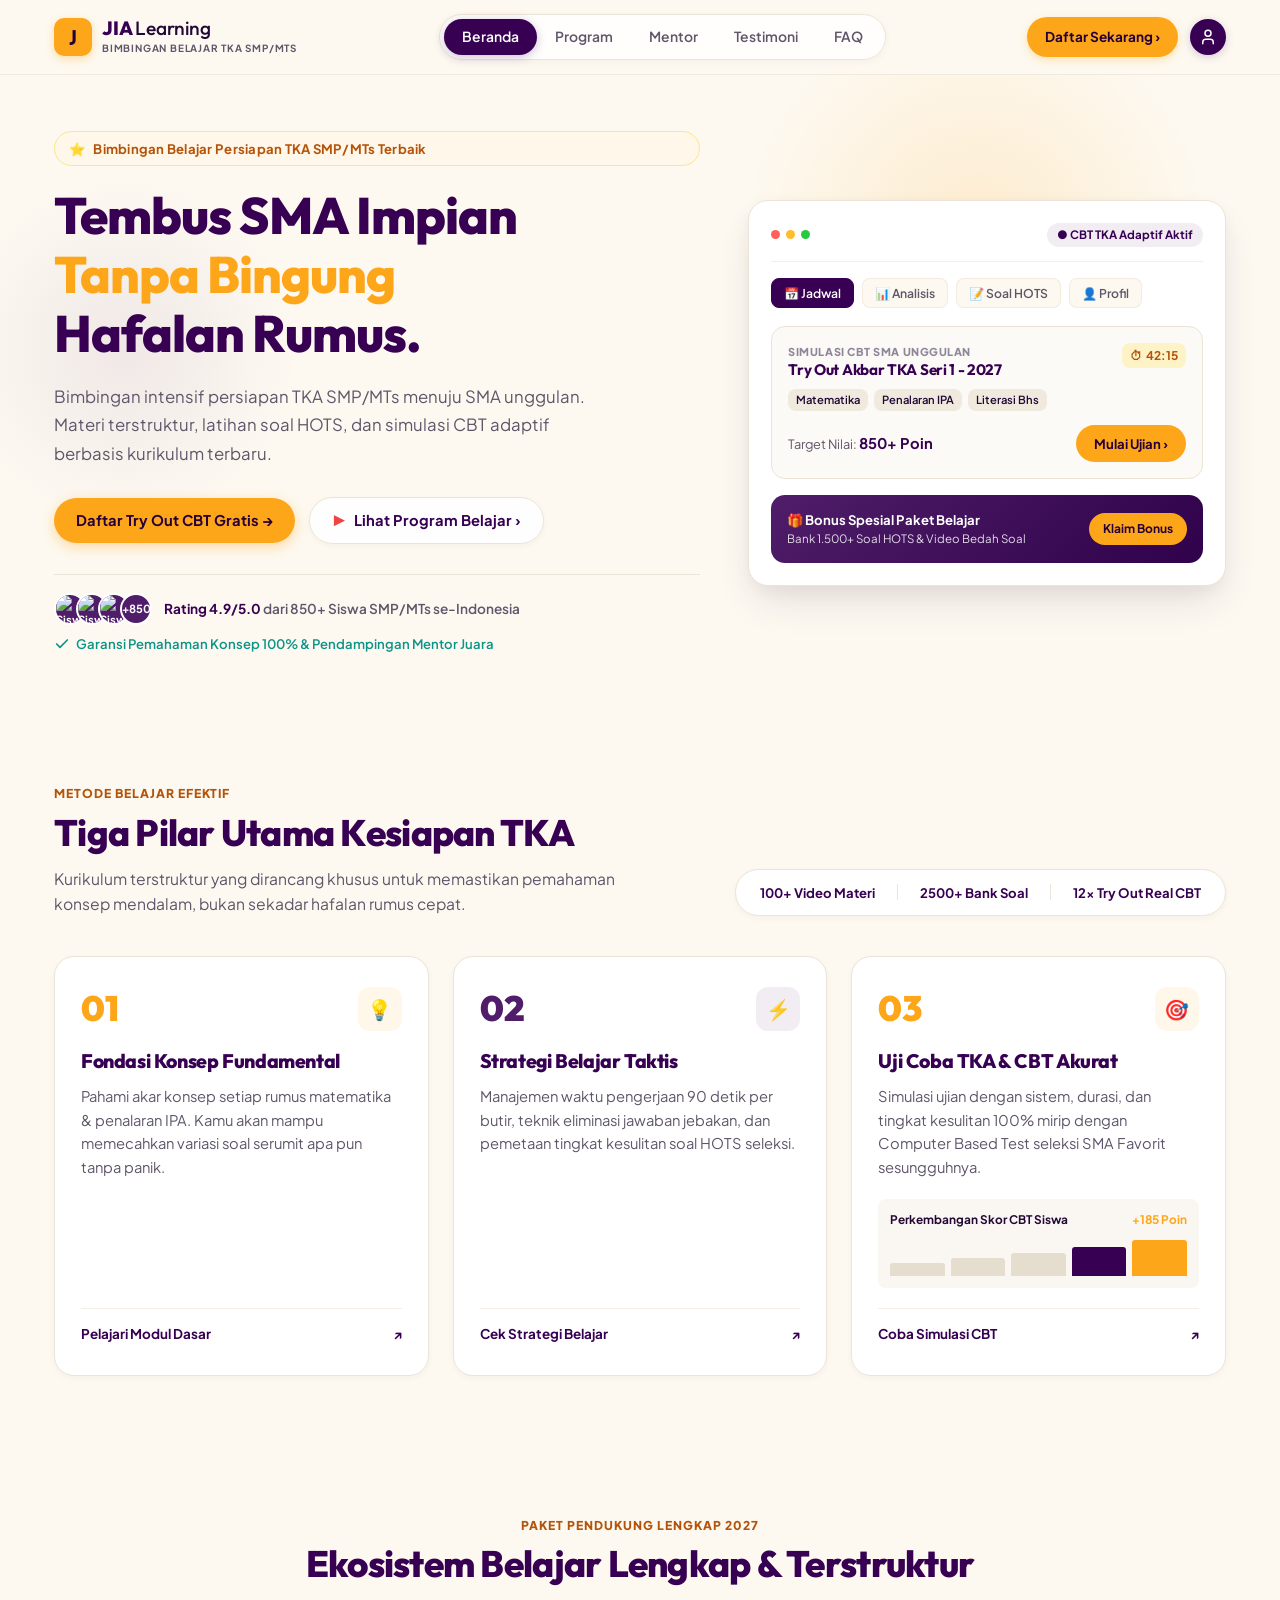
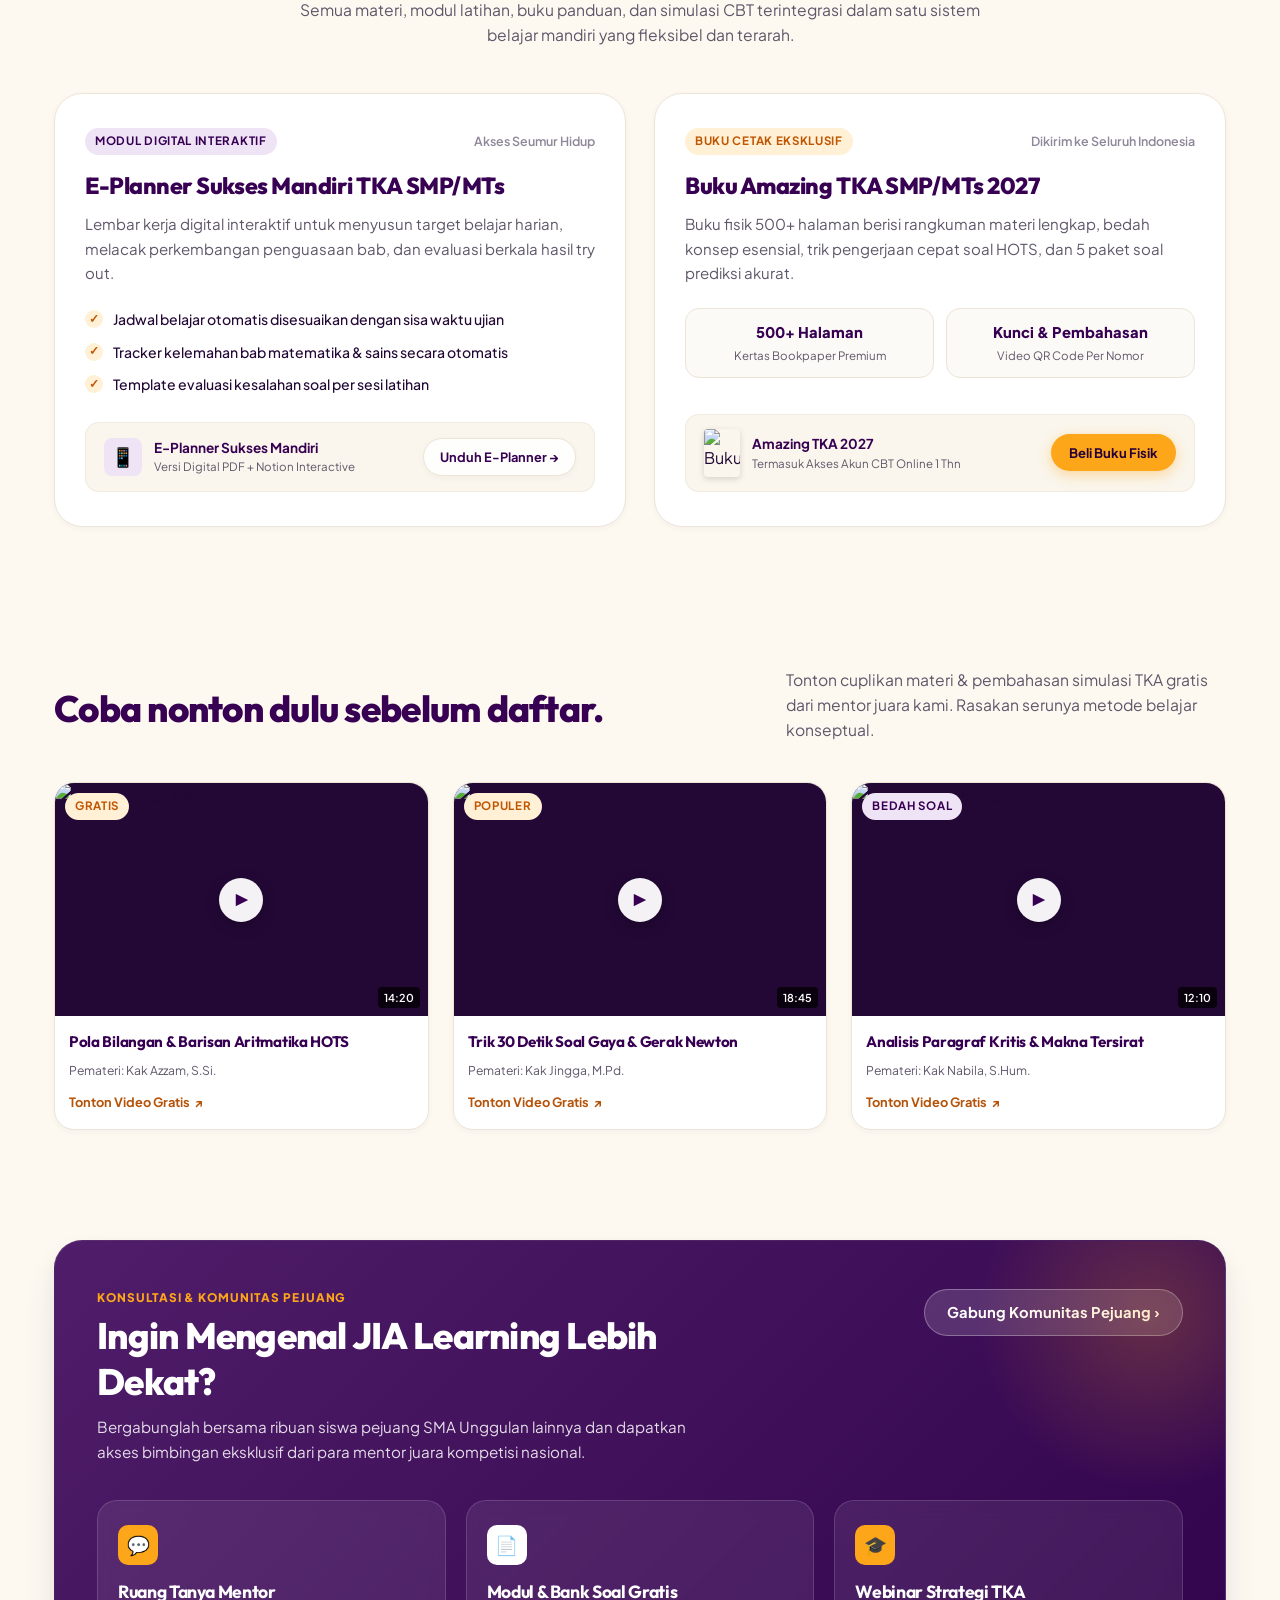
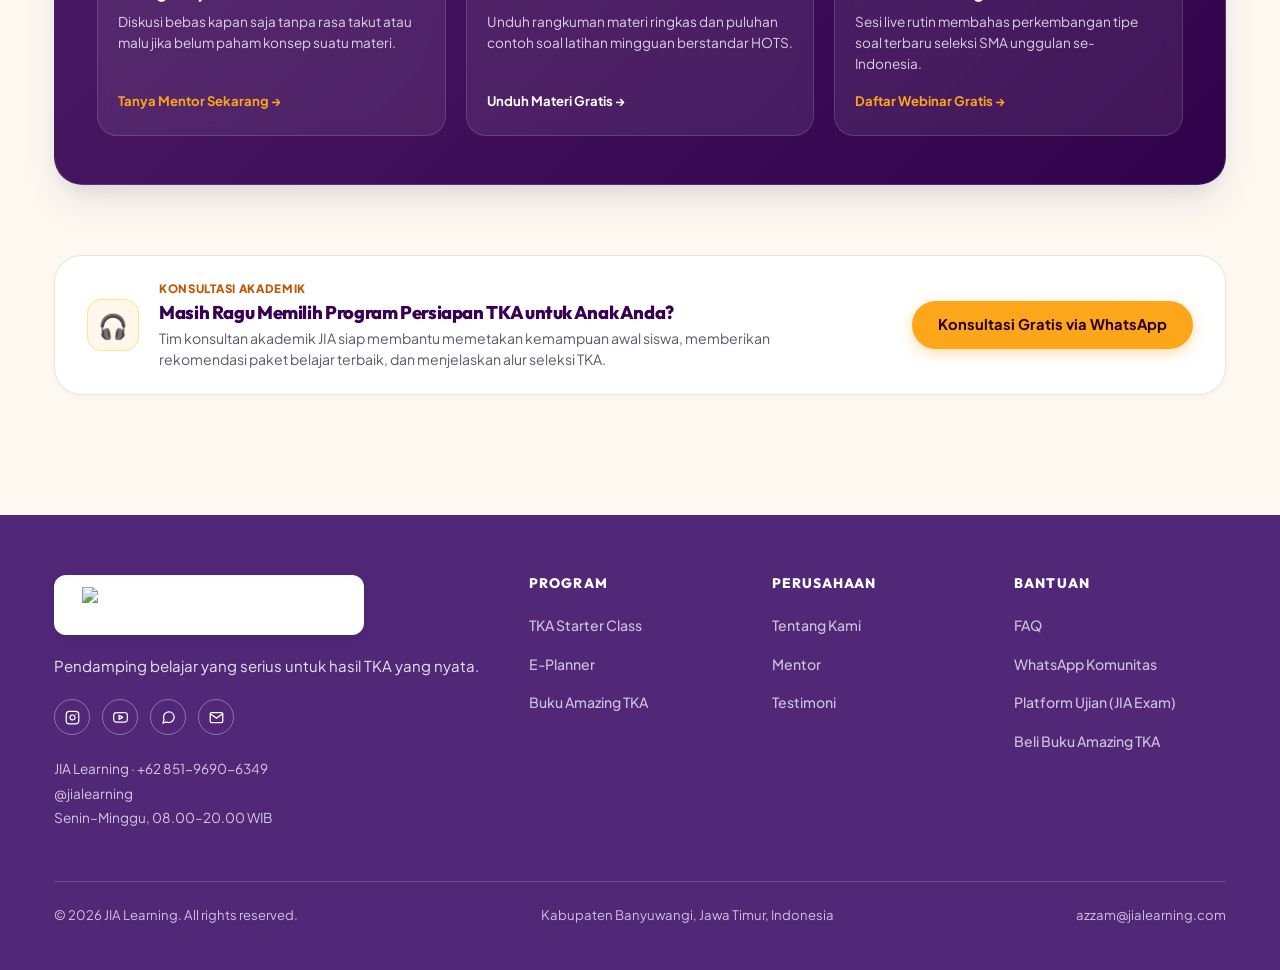
==== index.html @ e50f4369 "Update index.html" ====
<!DOCTYPE html>
<html lang="id">
<head>
  <meta charset="UTF-8">
  <meta name="viewport" content="width=device-width, initial-scale=1.0">
  <title>JIA Learning - Tembus SMA Impian Tanpa Bingung Hafalan Rumus</title>
  <meta name="description" content="Bimbingan intensif persiapan TKA SMP/MTs menuju SMA unggulan. Materi terstruktur, latihan soal HOTS, dan simulasi CBT adaptif berbasis kurikulum terbaru.">
  <link rel="stylesheet" href="style.css">
</head>
<body>

  <!-- Site Header -->
  <header class="site-header">
    <div class="container navbar">
      <!-- Brand Logo -->
      <a href="index.html" class="brand-logo" id="headerLogo">
        <div class="brand-icon">J</div>
        <div class="brand-text-wrap">
          <div class="brand-title">JIA <span>Learning</span></div>
          <div class="brand-subtitle">Bimbingan Belajar TKA SMP/MTs</div>
        </div>
      </a>

      <!-- Floating Nav Pills -->
      <nav class="nav-pill-container" aria-label="Main Navigation">
        <a href="index.html" class="nav-link active">Beranda</a>
        <a href="program.html" class="nav-link">Program</a>
        <a href="mentor.html" class="nav-link">Mentor</a>
        <a href="testimoni.html" class="nav-link">Testimoni</a>
        <a href="faq.html" class="nav-link">FAQ</a>
      </nav>

      <!-- Right Actions -->
      <div class="header-actions">
        <a href="https://wa.me/6281234567890?text=Halo%20Admin%20JIA%2C%20saya%20ingin%20daftar%20program%20TKA%202027" target="_blank" class="btn btn-header-cta" id="ctaHeaderBtn">
          Daftar Sekarang &rsaquo;
        </a>
        <div class="user-avatar-btn" title="Akun Siswa">
          <svg width="18" height="18" viewBox="0 0 24 24" fill="none" stroke="currentColor" stroke-width="2" stroke-linecap="round" stroke-linejoin="round">
            <path d="M19 21v-2a4 4 0 0 0-4-4H9a4 4 0 0 0-4 4v2"></path>
            <circle cx="12" cy="7" r="4"></circle>
          </svg>
        </div>
        <button class="mobile-toggle" id="mobileMenuToggle" aria-label="Open Menu">☰</button>
      </div>
    </div>

    <!-- Mobile Drawer Menu -->
    <div class="mobile-menu-drawer" id="mobileDrawer">
      <a href="index.html" class="mobile-nav-link active">Beranda</a>
      <a href="program.html" class="mobile-nav-link">Program Belajar</a>
      <a href="mentor.html" class="mobile-nav-link">Mentor Juara</a>
      <a href="testimoni.html" class="mobile-nav-link">Testimoni Siswa & Orang Tua</a>
      <a href="faq.html" class="mobile-nav-link">FAQ & Pusat Bantuan</a>
      <a href="https://wa.me/6281234567890?text=Halo%20Admin%20JIA%20Learning" class="btn btn-primary" style="margin-top: 10px;">Daftar Sekarang</a>
    </div>
  </header>

  <!-- Hero Section -->
  <section class="hero-section">
    <div class="hero-glow-bg"></div>
    <div class="hero-glow-purple"></div>
    <div class="container hero-grid">
      <!-- Hero Left Content -->
      <div class="hero-content">
        <div class="badge-soft">
          <span>⭐</span> Bimbingan Belajar Persiapan TKA SMP/MTs Terbaik
        </div>

        <h1 class="hero-title">
          Tembus SMA Impian<br>
          <span class="text-orange">Tanpa Bingung</span><br>
          Hafalan Rumus.
        </h1>

        <p class="hero-subtitle">
          Bimbingan intensif persiapan TKA SMP/MTs menuju SMA unggulan. Materi terstruktur, latihan soal HOTS, dan simulasi CBT adaptif berbasis kurikulum terbaru.
        </p>

        <div class="hero-cta-group">
          <a href="program.html" class="btn btn-primary" id="heroCtaPrimary">
            Daftar Try Out CBT Gratis &rarr;
          </a>
          <a href="mentor.html" class="btn btn-secondary" id="heroCtaSecondary">
            <span style="color: #EF4444; font-size: 0.9rem;">▶</span> Lihat Program Belajar &rsaquo;
          </a>
        </div>

        <div class="hero-trust-proof">
          <div class="proof-row">
            <div class="avatar-stack">
              <img src="assets/images/mentor_azzam.jpg" alt="Siswa JIA 1">
              <img src="assets/images/mentor_jingga.jpg" alt="Siswa JIA 2">
              <img src="assets/images/mentor_nabila.jpg" alt="Siswa JIA 3">
              <div class="stack-avatar">+850</div>
            </div>
            <div class="proof-text">
              <strong>Rating 4.9/5.0</strong> dari 850+ Siswa SMP/MTs se-Indonesia
            </div>
          </div>
          <div class="proof-badge-guarantee">
            <svg width="16" height="16" viewBox="0 0 24 24" fill="none" stroke="currentColor" stroke-width="2.5" stroke-linecap="round" stroke-linejoin="round">
              <polyline points="20 6 9 17 4 12"></polyline>
            </svg>
            Garansi Pemahaman Konsep 100% & Pendampingan Mentor Juara
          </div>
        </div>
      </div>

      <!-- Hero Right: Interactive Mockup Card -->
      <div class="cbt-mockup-card" id="heroInteractiveCard">
        <div class="cbt-window-bar">
          <div class="window-dots">
            <span class="dot-red"></span>
            <span class="dot-yellow"></span>
            <span class="dot-green"></span>
          </div>
          <div class="cbt-status-pill">● CBT TKA Adaptif Aktif</div>
        </div>

        <div class="cbt-tabs">
          <button class="cbt-tab-btn active" data-tab="jadwal">📅 Jadwal</button>
          <button class="cbt-tab-btn" data-tab="analisis">📊 Analisis</button>
          <button class="cbt-tab-btn" data-tab="soal">📝 Soal HOTS</button>
          <button class="cbt-tab-btn" data-tab="profil">👤 Profil</button>
        </div>

        <div class="cbt-test-box">
          <div class="cbt-test-header">
            <div>
              <div style="font-size: 0.68rem; font-weight: 800; text-transform: uppercase; color: #8E8699; letter-spacing: 0.05em;">Simulasi CBT SMA Unggulan</div>
              <h3 class="cbt-test-title">Try Out Akbar TKA Seri 1 - 2027</h3>
            </div>
            <div class="cbt-timer-badge">
              <span>⏱</span> <span id="cbtTimer">42:15</span>
            </div>
          </div>

          <div class="cbt-tags">
            <span class="cbt-tag">Matematika</span>
            <span class="cbt-tag">Penalaran IPA</span>
            <span class="cbt-tag">Literasi Bhs</span>
          </div>

          <div class="cbt-progress-row">
            <div class="cbt-score-target">
              Target Nilai: <strong>850+ Poin</strong>
            </div>
            <a href="program.html" class="btn cbt-btn-start">Mulai Ujian &rsaquo;</a>
          </div>
        </div>

        <div class="cbt-promo-banner">
          <div>
            <div class="promo-title">🎁 Bonus Spesial Paket Belajar</div>
            <div class="promo-sub">Bank 1.500+ Soal HOTS & Video Bedah Soal</div>
          </div>
          <a href="program.html" class="btn promo-btn">Klaim Bonus</a>
        </div>
      </div>
    </div>
  </section>

  <!-- Section 2: Tiga Pilar Utama Kesiapan TKA -->
  <section class="section-pilar">
    <div class="container">
      <div class="section-header-split">
        <div class="section-head-text">
          <div class="section-tag">METODE BELAJAR EFEKTIF</div>
          <h2 class="section-title">Tiga Pilar Utama Kesiapan TKA</h2>
          <p class="section-desc">
            Kurikulum terstruktur yang dirancang khusus untuk memastikan pemahaman konsep mendalam, bukan sekadar hafalan rumus cepat.
          </p>
        </div>
        <div class="stats-badges-container">
          <div class="stat-pill-item">100+ Video Materi</div>
          <div class="stat-pill-divider"></div>
          <div class="stat-pill-item">2500+ Bank Soal</div>
          <div class="stat-pill-divider"></div>
          <div class="stat-pill-item">12x Try Out Real CBT</div>
        </div>
      </div>

      <div class="pilar-cards-grid">
        <!-- Card 01 -->
        <div class="pilar-card">
          <div class="pilar-card-top">
            <div class="pilar-num">01</div>
            <div class="pilar-icon-wrap">💡</div>
          </div>
          <div>
            <h3 class="pilar-title">Fondasi Konsep Fundamental</h3>
            <p class="pilar-desc">
              Pahami akar konsep setiap rumus matematika & penalaran IPA. Kamu akan mampu memecahkan variasi soal serumit apa pun tanpa panik.
            </p>
          </div>
          <a href="program.html" class="pilar-link">
            <span>Pelajari Modul Dasar</span>
            <span>↗</span>
          </a>
        </div>

        <!-- Card 02 -->
        <div class="pilar-card card-purple">
          <div class="pilar-card-top">
            <div class="pilar-num">02</div>
            <div class="pilar-icon-wrap">⚡</div>
          </div>
          <div>
            <h3 class="pilar-title">Strategi Belajar Taktis</h3>
            <p class="pilar-desc">
              Manajemen waktu pengerjaan 90 detik per butir, teknik eliminasi jawaban jebakan, dan pemetaan tingkat kesulitan soal HOTS seleksi.
            </p>
          </div>
          <a href="program.html" class="pilar-link">
            <span>Cek Strategi Belajar</span>
            <span>↗</span>
          </a>
        </div>

        <!-- Card 03 -->
        <div class="pilar-card">
          <div class="pilar-card-top">
            <div class="pilar-num">03</div>
            <div class="pilar-icon-wrap">🎯</div>
          </div>
          <div>
            <h3 class="pilar-title">Uji Coba TKA & CBT Akurat</h3>
            <p class="pilar-desc">
              Simulasi ujian dengan sistem, durasi, dan tingkat kesulitan 100% mirip dengan Computer Based Test seleksi SMA Favorit sesungguhnya.
            </p>
            <div class="pilar-mini-chart">
              <div class="chart-header">
                <span>Perkembangan Skor CBT Siswa</span>
                <span class="text-orange">+185 Poin</span>
              </div>
              <div class="chart-bars">
                <div class="chart-bar" style="height: 35%;"></div>
                <div class="chart-bar" style="height: 48%;"></div>
                <div class="chart-bar" style="height: 60%;"></div>
                <div class="chart-bar active" style="height: 78%;"></div>
                <div class="chart-bar highlight" style="height: 95%;"></div>
              </div>
            </div>
          </div>
          <a href="program.html" class="pilar-link">
            <span>Coba Simulasi CBT</span>
            <span>↗</span>
          </a>
        </div>
      </div>
    </div>
  </section>

  <!-- Section 3: Ekosistem Belajar Lengkap & Terstruktur -->
  <section class="section-ekosistem">
    <div class="container">
      <div class="section-header-center">
        <div class="section-tag">PAKET PENDUKUNG LENGKAP 2027</div>
        <h2 class="section-title">Ekosistem Belajar Lengkap & Terstruktur</h2>
        <p class="section-desc">
          Semua materi, modul latihan, buku panduan, dan simulasi CBT terintegrasi dalam satu sistem belajar mandiri yang fleksibel dan terarah.
        </p>
      </div>

      <div class="ekosistem-grid">
        <!-- E-Planner Card -->
        <div class="ekosistem-card">
          <div>
            <div class="card-top-tags">
              <span class="badge-pill-tag purple">MODUL DIGITAL INTERAKTIF</span>
              <span class="subtag">Akses Seumur Hidup</span>
            </div>
            <h3 class="ekosistem-title">E-Planner Sukses Mandiri TKA SMP/MTs</h3>
            <p class="ekosistem-desc">
              Lembar kerja digital interaktif untuk menyusun target belajar harian, melacak perkembangan penguasaan bab, dan evaluasi berkala hasil try out.
            </p>

            <ul class="check-list">
              <li class="check-item">
                <span class="check-icon">✓</span>
                <span>Jadwal belajar otomatis disesuaikan dengan sisa waktu ujian</span>
              </li>
              <li class="check-item">
                <span class="check-icon">✓</span>
                <span>Tracker kelemahan bab matematika & sains secara otomatis</span>
              </li>
              <li class="check-item">
                <span class="check-icon">✓</span>
                <span>Template evaluasi kesalahan soal per sesi latihan</span>
              </li>
            </ul>
          </div>

          <div class="ekosistem-card-footer">
            <div class="footer-item-info">
              <div style="width: 38px; height: 38px; background: #EFE4F5; border-radius: 8px; display: flex; align-items: center; justify-content: center; font-size: 1.2rem;">
                📱
              </div>
              <div>
                <div class="footer-text-name">E-Planner Sukses Mandiri</div>
                <div class="footer-text-meta">Versi Digital PDF + Notion Interactive</div>
              </div>
            </div>
            <a href="program.html" class="btn btn-secondary" style="padding: 8px 16px; font-size: 0.8rem;">
              Unduh E-Planner &rarr;
            </a>
          </div>
        </div>

        <!-- Buku Amazing TKA Card -->
        <div class="ekosistem-card">
          <div>
            <div class="card-top-tags">
              <span class="badge-pill-tag orange">BUKU CETAK EKSKLUSIF</span>
              <span class="subtag">Dikirim ke Seluruh Indonesia</span>
            </div>
            <h3 class="ekosistem-title">Buku Amazing TKA SMP/MTs 2027</h3>
            <p class="ekosistem-desc">
              Buku fisik 500+ halaman berisi rangkuman materi lengkap, bedah konsep esensial, trik pengerjaan cepat soal HOTS, dan 5 paket soal prediksi akurat.
            </p>

            <div class="specs-grid">
              <div class="spec-box">
                <div class="spec-box-title">500+ Halaman</div>
                <div class="spec-box-sub">Kertas Bookpaper Premium</div>
              </div>
              <div class="spec-box">
                <div class="spec-box-title">Kunci & Pembahasan</div>
                <div class="spec-box-sub">Video QR Code Per Nomor</div>
              </div>
            </div>
          </div>

          <div class="ekosistem-card-footer">
            <div class="footer-item-info">
              <img src="assets/images/book_amazing_tka.jpg" alt="Buku Amazing TKA" class="footer-thumb">
              <div>
                <div class="footer-text-name">Amazing TKA 2027</div>
                <div class="footer-text-meta">Termasuk Akses Akun CBT Online 1 Thn</div>
              </div>
            </div>
            <a href="program.html" class="btn btn-primary" style="padding: 8px 18px; font-size: 0.82rem;">
              Beli Buku Fisik
            </a>
          </div>
        </div>
      </div>
    </div>
  </section>

  <!-- Section 4: Coba Nonton Dulu Sebelum Daftar -->
  <section class="section-video">
    <div class="container">
      <div class="section-header-split">
        <div class="section-head-text">
          <h2 class="section-title">Coba nonton dulu sebelum daftar.</h2>
        </div>
        <p class="section-desc" style="max-width: 440px;">
          Tonton cuplikan materi & pembahasan simulasi TKA gratis dari mentor juara kami. Rasakan serunya metode belajar konseptual.
        </p>
      </div>

      <div class="video-grid">
        <!-- Video 1 -->
        <div class="video-card">
          <div class="video-thumb-container">
            <img src="assets/images/video_math_tka.jpg" alt="Matematika TKA" class="video-thumb-img">
            <div class="video-play-btn">▶</div>
            <div class="video-badge-top">
              <span class="badge-pill-tag orange">GRATIS</span>
            </div>
            <div class="video-duration">14:20</div>
          </div>
          <div class="video-card-body">
            <h4 class="video-card-title">Pola Bilangan & Barisan Aritmatika HOTS</h4>
            <div class="video-card-mentor">Pemateri: Kak Azzam, S.Si.</div>
            <div class="video-card-link">
              <span>Tonton Video Gratis</span> <span>↗</span>
            </div>
          </div>
        </div>

        <!-- Video 2 -->
        <div class="video-card">
          <div class="video-thumb-container">
            <img src="assets/images/mentor_jingga.jpg" alt="Sains IPA" class="video-thumb-img">
            <div class="video-play-btn">▶</div>
            <div class="video-badge-top">
              <span class="badge-pill-tag orange">POPULER</span>
            </div>
            <div class="video-duration">18:45</div>
          </div>
          <div class="video-card-body">
            <h4 class="video-card-title">Trik 30 Detik Soal Gaya & Gerak Newton</h4>
            <div class="video-card-mentor">Pemateri: Kak Jingga, M.Pd.</div>
            <div class="video-card-link">
              <span>Tonton Video Gratis</span> <span>↗</span>
            </div>
          </div>
        </div>

        <!-- Video 3 -->
        <div class="video-card">
          <div class="video-thumb-container">
            <img src="assets/images/mentor_nabila.jpg" alt="Bahasa Indonesia" class="video-thumb-img">
            <div class="video-play-btn">▶</div>
            <div class="video-badge-top">
              <span class="badge-pill-tag purple">BEDAH SOAL</span>
            </div>
            <div class="video-duration">12:10</div>
          </div>
          <div class="video-card-body">
            <h4 class="video-card-title">Analisis Paragraf Kritis & Makna Tersirat</h4>
            <div class="video-card-mentor">Pemateri: Kak Nabila, S.Hum.</div>
            <div class="video-card-link">
              <span>Tonton Video Gratis</span> <span>↗</span>
            </div>
          </div>
        </div>
      </div>
    </div>
  </section>

  <!-- Section 5: Ingin Mengenal JIA Learning Lebih Dekat? (Dark Card) -->
  <section class="section-dark-banner">
    <div class="container">
      <div class="dark-banner-card">
        <div class="dark-banner-header">
          <div class="dark-banner-head-text">
            <div class="dark-banner-tag">KONSULTASI & KOMUNITAS PEJUANG</div>
            <h2 class="dark-banner-title">Ingin Mengenal JIA Learning Lebih Dekat?</h2>
            <p class="dark-banner-subtitle">
              Bergabunglah bersama ribuan siswa pejuang SMA Unggulan lainnya dan dapatkan akses bimbingan eksklusif dari para mentor juara kompetisi nasional.
            </p>
          </div>
          <a href="https://t.me/" target="_blank" class="btn btn-ghost-white">
            Gabung Komunitas Pejuang &rsaquo;
          </a>
        </div>

        <div class="dark-banner-grid">
          <div class="dark-feature-box">
            <div class="dark-feature-icon">💬</div>
            <h3 class="dark-feature-title">Ruang Tanya Mentor</h3>
            <p class="dark-feature-desc">
              Diskusi bebas kapan saja tanpa rasa takut atau malu jika belum paham konsep suatu materi.
            </p>
            <a href="mentor.html" class="dark-feature-link">Tanya Mentor Sekarang &rarr;</a>
          </div>

          <div class="dark-feature-box box-white">
            <div class="dark-feature-icon">📄</div>
            <h3 class="dark-feature-title">Modul & Bank Soal Gratis</h3>
            <p class="dark-feature-desc">
              Unduh rangkuman materi ringkas dan puluhan contoh soal latihan mingguan berstandar HOTS.
            </p>
            <a href="program.html" class="dark-feature-link" style="color: #FFFFFF;">Unduh Materi Gratis &rarr;</a>
          </div>

          <div class="dark-feature-box">
            <div class="dark-feature-icon">🎓</div>
            <h3 class="dark-feature-title">Webinar Strategi TKA</h3>
            <p class="dark-feature-desc">
              Sesi live rutin membahas perkembangan tipe soal terbaru seleksi SMA unggulan se-Indonesia.
            </p>
            <a href="program.html" class="dark-feature-link">Daftar Webinar Gratis &rarr;</a>
          </div>
        </div>
      </div>
    </div>
  </section>

  <!-- Section 6: Consultation Callout Strip -->
  <section class="section-consultation-strip">
    <div class="container">
      <div class="consultation-card">
        <div class="consultation-left">
          <div class="consultation-icon">🎧</div>
          <div>
            <div style="font-size: 0.72rem; font-weight: 800; text-transform: uppercase; color: #C05600; letter-spacing: 0.06em; margin-bottom: 2px;">KONSULTASI AKADEMIK</div>
            <h3 class="consultation-title">Masih Ragu Memilih Program Persiapan TKA untuk Anak Anda?</h3>
            <p class="consultation-desc">
              Tim konsultan akademik JIA siap membantu memetakan kemampuan awal siswa, memberikan rekomendasi paket belajar terbaik, dan menjelaskan alur seleksi TKA.
            </p>
          </div>
        </div>
        <a href="https://wa.me/6281234567890?text=Halo%20Admin%20JIA%2C%20saya%20ingin%20konsultasi%20pemilihan%20paket%20belajar%20TKA" target="_blank" class="btn btn-primary" style="padding: 12px 26px;">
          Konsultasi Gratis via WhatsApp
        </a>
      </div>
    </div>
  </section>

  <!-- Site Footer (Exact Match with Reference Image) -->
  <footer class="site-footer">
    <div class="container">
      <div class="footer-top-grid">
        <!-- Brand Col -->
        <div class="footer-brand-col">
          <div class="footer-logo-card">
            <img src="assets/images/jia_logo.png" alt="JIA LEARNING">
          </div>
          <p class="footer-tagline">
            Pendamping belajar yang serius untuk hasil TKA yang nyata.
          </p>
          <div class="footer-social-row">
            <a href="https://instagram.com/jialearning" target="_blank" class="footer-social-btn" title="Instagram">
              <svg width="15" height="15" viewBox="0 0 24 24" fill="none" stroke="currentColor" stroke-width="2" stroke-linecap="round" stroke-linejoin="round">
                <rect x="2" y="2" width="20" height="20" rx="5" ry="5"></rect>
                <path d="M16 11.37A4 4 0 1 1 12.63 8 4 4 0 0 1 16 11.37z"></path>
                <line x1="17.5" y1="6.5" x2="17.51" y2="6.5"></line>
              </svg>
            </a>
            <a href="https://youtube.com/@jialearning" target="_blank" class="footer-social-btn" title="YouTube">
              <svg width="15" height="15" viewBox="0 0 24 24" fill="none" stroke="currentColor" stroke-width="2" stroke-linecap="round" stroke-linejoin="round">
                <path d="M22.54 6.42a2.78 2.78 0 0 0-1.94-2C18.88 4 12 4 12 4s-6.88 0-8.6.46a2.78 2.78 0 0 0-1.94 2A29 29 0 0 0 1 11.75a29 29 0 0 0 .46 5.33A2.78 2.78 0 0 0 3.4 19c1.72.46 8.6.46 8.6.46s6.88 0 8.6-.46a2.78 2.78 0 0 0 1.94-2 29 29 0 0 0 .46-5.25 29 29 0 0 0-.46-5.33z"></path>
                <polygon points="9.75 15.02 15.5 11.75 9.75 8.48 9.75 15.02"></polygon>
              </svg>
            </a>
            <a href="https://wa.me/6285196906349" target="_blank" class="footer-social-btn" title="WhatsApp">
              <svg width="15" height="15" viewBox="0 0 24 24" fill="none" stroke="currentColor" stroke-width="2" stroke-linecap="round" stroke-linejoin="round">
                <path d="M21 11.5a8.38 8.38 0 0 1-.9 3.8 8.5 8.5 0 0 1-7.6 4.7 8.38 8.38 0 0 1-3.8-.9L3 21l1.9-5.7a8.38 8.38 0 0 1-.9-3.8 8.5 8.5 0 0 1 4.7-7.6 8.38 8.38 0 0 1 3.8-.9h.5a8.48 8.48 0 0 1 8 8v.5z"></path>
              </svg>
            </a>
            <a href="mailto:azzam@jialearning.com" class="footer-social-btn" title="Email">
              <svg width="15" height="15" viewBox="0 0 24 24" fill="none" stroke="currentColor" stroke-width="2" stroke-linecap="round" stroke-linejoin="round">
                <path d="M4 4h16c1.1 0 2 .9 2 2v12c0 1.1-.9 2-2 2H4c-1.1 0-2-.9-2-2V6c0-1.1.9-2 2-2z"></path>
                <polyline points="22,6 12,13 2,6"></polyline>
              </svg>
            </a>
          </div>
          <div class="footer-contact-details">
            <div>JIA Learning · +62 851-9690-6349</div>
            <div>@jialearning</div>
            <div>Senin–Minggu, 08.00–20.00 WIB</div>
          </div>
        </div>

        <!-- Col 2: Program -->
        <div>
          <h4 class="footer-column-title">PROGRAM</h4>
          <ul class="footer-nav-list">
            <li><a href="program.html">TKA Starter Class</a></li>
            <li><a href="program.html">E-Planner</a></li>
            <li><a href="program.html">Buku Amazing TKA</a></li>
          </ul>
        </div>

        <!-- Col 3: Perusahaan -->
        <div>
          <h4 class="footer-column-title">PERUSAHAAN</h4>
          <ul class="footer-nav-list">
            <li><a href="index.html">Tentang Kami</a></li>
            <li><a href="mentor.html">Mentor</a></li>
            <li><a href="testimoni.html">Testimoni</a></li>
          </ul>
        </div>

        <!-- Col 4: Bantuan -->
        <div>
          <h4 class="footer-column-title">BANTUAN</h4>
          <ul class="footer-nav-list">
            <li><a href="faq.html">FAQ</a></li>
            <li><a href="https://wa.me/6285196906349" target="_blank">WhatsApp Komunitas</a></li>
            <li><a href="program.html">Platform Ujian (JIA Exam)</a></li>
            <li><a href="program.html">Beli Buku Amazing TKA</a></li>
          </ul>
        </div>
      </div>

      <hr class="footer-bottom-divider">

      <div class="footer-bottom-bar">
        <div>© 2026 JIA Learning. All rights reserved.</div>
        <div>Kabupaten Banyuwangi, Jawa Timur, Indonesia</div>
        <div><a href="mailto:azzam@jialearning.com">azzam@jialearning.com</a></div>
      </div>
    </div>
  </footer>

  <!-- Video Modal Popup -->
  <div class="video-modal-backdrop" id="videoModal">
    <div class="video-modal-content">
      <div class="video-modal-header">
        <div class="video-modal-title" id="videoModalTitle">Cuplikan Pembelajaran TKA</div>
        <button class="modal-close-btn" id="modalClose">&times;</button>
      </div>
      <div class="video-player-container">
        <img src="assets/images/video_math_tka.jpg" alt="Video Player Preview" style="width: 100%; height: 100%; object-fit: cover; opacity: 0.9;">
        <div style="position: absolute; text-align: center; color: #FFFFFF;">
          <div style="width: 60px; height: 60px; border-radius: 50%; background: #FEA619; color: #230836; display: flex; align-items: center; justify-content: center; font-size: 1.6rem; margin: 0 auto 10px; box-shadow: 0 4px 18px rgba(254, 166, 25, 0.5);">
            ▶
          </div>
          <div style="font-weight: 700; font-size: 0.95rem;">Video Preview Sedang Dimainkan</div>
          <div style="font-size: 0.8rem; opacity: 0.8;">Klik di luar untuk menutup</div>
        </div>
      </div>
    </div>
  </div>

  <!-- Page Switcher Dock (Helper Bar) -->
  <div class="page-switch-dock">
    <span class="dock-label">Halaman Desain:</span>
    <a href="index.html" class="dock-link active">1. Beranda</a>
    <a href="program.html" class="dock-link">2. Program</a>
    <a href="mentor.html" class="dock-link">3. Mentor</a>
    <a href="testimoni.html" class="dock-link">4. Testimoni</a>
    <a href="faq.html" class="dock-link">5. FAQ</a>
  </div>

  <script src="js/script.js"></script>
</body>
</html>
---- style.css ----
/* ==========================================================================
   JIA LEARNING - MODERN LANDING PAGE DESIGN SYSTEM
   Colors: Deep Purple (#370052, #4F1D69), Honey Orange (#FEA619), Cream (#FDF9F1)
   ========================================================================== */

@import url('https://fonts.googleapis.com/css2?family=Plus+Jakarta+Sans:wght@400;500;600;700;800&family=Outfit:wght@500;600;700;800;900&display=swap');

:root {
  /* Brand Primary Colors */
  --color-primary: #370052;
  --color-primary-light: #4F1D69;
  --color-primary-dark: #260039;
  --color-primary-gradient: linear-gradient(135deg, #4F1D69 0%, #30024B 100%);
  --color-primary-soft: rgba(79, 29, 105, 0.08);

  /* Brand Accent Colors */
  --color-accent: #FEA619;
  --color-accent-hover: #E89209;
  --color-accent-light: #FFF7EA;
  --color-accent-border: #FDE68A;
  --color-accent-text: #B45309;

  /* Neutral & Background Colors */
  --color-bg: #FDF9F1;
  --color-bg-alt: #F7F2E7;
  --color-white: #FFFFFF;
  --color-card-border: #ECE4D6;
  --color-card-border-light: rgba(236, 228, 214, 0.6);

  /* Text Colors */
  --text-main: #230836;
  --text-muted: #5F566A;
  --text-light: #8E8699;
  --text-white: #FFFFFF;

  /* Additional Accents */
  --color-teal: #0D9488;
  --color-teal-light: #F0FDFA;
  --color-green: #10B981;
  --color-red: #EF4444;

  /* Fonts */
  --font-heading: 'Outfit', 'Plus Jakarta Sans', -apple-system, BlinkMacSystemFont, sans-serif;
  --font-body: 'Plus Jakarta Sans', -apple-system, BlinkMacSystemFont, sans-serif;

  /* Shadows */
  --shadow-sm: 0 2px 6px rgba(40, 7, 56, 0.04);
  --shadow-md: 0 10px 25px -4px rgba(40, 7, 56, 0.07), 0 4px 10px rgba(0, 0, 0, 0.03);
  --shadow-lg: 0 20px 40px -8px rgba(40, 7, 56, 0.12), 0 6px 16px rgba(0, 0, 0, 0.04);
  --shadow-glow: 0 0 30px rgba(254, 166, 25, 0.35);

  /* Border Radii */
  --radius-sm: 8px;
  --radius-md: 14px;
  --radius-lg: 20px;
  --radius-xl: 28px;
  --radius-full: 9999px;

  /* Container */
  --container-max: 1220px;
}

/* Base Styles */
* {
  margin: 0;
  padding: 0;
  box-sizing: border-box;
}

html {
  scroll-behavior: smooth;
  font-size: 16px;
}

body {
  font-family: var(--font-body);
  background-color: var(--color-bg);
  color: var(--text-main);
  line-height: 1.6;
  overflow-x: hidden;
  -webkit-font-smoothing: antialiased;
}

img {
  max-width: 100%;
  height: auto;
  display: block;
}

a {
  text-decoration: none;
  color: inherit;
  transition: all 0.25s ease;
}

button {
  cursor: pointer;
  border: none;
  outline: none;
  font-family: inherit;
  transition: all 0.25s ease;
}

.container {
  width: 100%;
  max-width: var(--container-max);
  margin: 0 auto;
  padding: 0 24px;
}

/* Typography Helpers */
h1, h2, h3, h4, h5, h6 {
  font-family: var(--font-heading);
  color: var(--text-main);
  line-height: 1.25;
  font-weight: 800;
  letter-spacing: -0.02em;
}

.text-orange {
  color: var(--color-accent);
}

.text-purple {
  color: var(--color-primary);
}

/* Badges */
.badge-soft {
  display: inline-flex;
  align-items: center;
  gap: 8px;
  background: var(--color-accent-light);
  border: 1px solid var(--color-accent-border);
  color: var(--color-accent-text);
  font-size: 0.82rem;
  font-weight: 700;
  padding: 6px 14px;
  border-radius: var(--radius-full);
  letter-spacing: 0.02em;
}

.badge-purple {
  display: inline-flex;
  align-items: center;
  gap: 8px;
  background: rgba(79, 29, 105, 0.09);
  color: var(--color-primary);
  font-size: 0.8rem;
  font-weight: 700;
  padding: 6px 14px;
  border-radius: var(--radius-full);
}

.badge-pill-tag {
  display: inline-block;
  font-size: 0.72rem;
  font-weight: 700;
  text-transform: uppercase;
  letter-spacing: 0.06em;
  padding: 4px 10px;
  border-radius: var(--radius-full);
}

.badge-pill-tag.orange {
  background: #FFF0D6;
  color: #C05600;
}

.badge-pill-tag.purple {
  background: #EFE4F5;
  color: var(--color-primary);
}

.badge-pill-tag.green {
  background: #D1FAE5;
  color: #065F46;
}

/* Buttons */
.btn {
  display: inline-flex;
  align-items: center;
  justify-content: center;
  gap: 8px;
  padding: 11px 22px;
  font-size: 0.92rem;
  font-weight: 700;
  border-radius: var(--radius-full);
  transition: all 0.25s cubic-bezier(0.4, 0, 0.2, 1);
  text-align: center;
  white-space: nowrap;
}

.btn-primary {
  background-color: var(--color-accent);
  color: var(--color-primary-dark);
  box-shadow: 0 4px 14px rgba(254, 166, 25, 0.38);
}

.btn-primary:hover {
  background-color: var(--color-accent-hover);
  color: #FFFFFF;
  transform: translateY(-2px);
  box-shadow: 0 6px 20px rgba(254, 166, 25, 0.45);
}

.btn-secondary {
  background-color: rgba(255, 255, 255, 0.9);
  color: var(--color-primary);
  border: 1px solid var(--color-card-border);
  box-shadow: var(--shadow-sm);
}

.btn-secondary:hover {
  background-color: #FFFFFF;
  border-color: var(--color-primary);
  transform: translateY(-2px);
  box-shadow: var(--shadow-md);
}

.btn-dark {
  background-color: var(--color-primary);
  color: var(--color-white);
}

.btn-dark:hover {
  background-color: var(--color-primary-light);
  transform: translateY(-2px);
  box-shadow: 0 6px 18px rgba(55, 0, 82, 0.3);
}

.btn-white {
  background-color: var(--color-white);
  color: var(--color-primary);
  box-shadow: var(--shadow-md);
}

.btn-white:hover {
  background-color: #FAF6ED;
  transform: translateY(-2px);
}

.btn-ghost-white {
  background: rgba(255, 255, 255, 0.15);
  color: #FFFFFF;
  border: 1px solid rgba(255, 255, 255, 0.3);
}

.btn-ghost-white:hover {
  background: rgba(255, 255, 255, 0.25);
  border-color: #FFFFFF;
  transform: translateY(-2px);
}

/* ==========================================================================
   HEADER & NAVBAR
   ========================================================================== */
.site-header {
  position: sticky;
  top: 0;
  z-index: 1000;
  background-color: rgba(253, 249, 241, 0.92);
  backdrop-filter: blur(12px);
  border-bottom: 1px solid rgba(236, 228, 214, 0.7);
  padding: 14px 0;
  transition: all 0.3s ease;
}

.site-header.scrolled {
  box-shadow: var(--shadow-sm);
  padding: 10px 0;
}

.navbar {
  display: flex;
  align-items: center;
  justify-content: space-between;
  gap: 20px;
}

/* Brand Logo */
.brand-logo {
  display: flex;
  align-items: center;
  gap: 10px;
  text-decoration: none;
}

.brand-icon {
  width: 38px;
  height: 38px;
  background: var(--color-accent);
  border-radius: 10px;
  display: flex;
  align-items: center;
  justify-content: center;
  color: var(--color-primary-dark);
  font-weight: 900;
  font-size: 1.25rem;
  box-shadow: 0 3px 10px rgba(254, 166, 25, 0.35);
}

.brand-text-wrap {
  display: flex;
  flex-direction: column;
}

.brand-title {
  font-family: var(--font-heading);
  font-size: 1.2rem;
  font-weight: 800;
  color: var(--color-primary);
  line-height: 1.1;
  letter-spacing: -0.01em;
}

.brand-title span {
  font-weight: 500;
  color: var(--text-main);
}

.brand-subtitle {
  font-size: 0.62rem;
  font-weight: 700;
  color: var(--text-muted);
  text-transform: uppercase;
  letter-spacing: 0.08em;
  margin-top: 2px;
}

/* Floating Navigation Pill */
.nav-pill-container {
  display: flex;
  align-items: center;
  background: rgba(255, 255, 255, 0.85);
  border: 1px solid var(--color-card-border);
  border-radius: var(--radius-full);
  padding: 4px;
  box-shadow: 0 2px 8px rgba(40, 7, 56, 0.04);
}

.nav-link {
  font-size: 0.87rem;
  font-weight: 600;
  color: var(--text-muted);
  padding: 7px 18px;
  border-radius: var(--radius-full);
  transition: all 0.22s ease;
  white-space: nowrap;
}

.nav-link:hover {
  color: var(--color-primary);
}

.nav-link.active {
  background-color: var(--color-primary);
  color: var(--color-white);
  box-shadow: 0 2px 10px rgba(55, 0, 82, 0.25);
}

/* Header Right Actions */
.header-actions {
  display: flex;
  align-items: center;
  gap: 12px;
}

.btn-header-cta {
  padding: 9px 18px;
  font-size: 0.85rem;
  font-weight: 700;
  background-color: var(--color-accent);
  color: var(--color-primary-dark);
  border-radius: var(--radius-full);
  box-shadow: 0 3px 10px rgba(254, 166, 25, 0.3);
}

.btn-header-cta:hover {
  background-color: var(--color-accent-hover);
  color: #FFF;
  transform: translateY(-1px);
}

.user-avatar-btn {
  width: 36px;
  height: 36px;
  border-radius: 50%;
  background: var(--color-primary);
  color: #FFFFFF;
  display: flex;
  align-items: center;
  justify-content: center;
  font-size: 0.95rem;
  box-shadow: 0 2px 8px rgba(55, 0, 82, 0.2);
  transition: transform 0.2s ease;
}

.user-avatar-btn:hover {
  transform: scale(1.06);
}

/* Mobile Drawer Menu (Hidden by default on desktop) */
.mobile-menu-drawer {
  display: none;
}

/* Mobile Hamburger */
.mobile-toggle {
  display: none;
  background: none;
  border: none;
  font-size: 1.5rem;
  color: var(--color-primary);
  padding: 6px;
  cursor: pointer;
}

/* ==========================================================================
   PAGE HERO SECTIONS
   ========================================================================== */
.hero-section {
  padding: 56px 0 60px;
  position: relative;
  overflow: hidden;
}

.hero-glow-bg {
  position: absolute;
  top: -80px;
  right: 5%;
  width: 480px;
  height: 480px;
  background: radial-gradient(circle, rgba(254, 166, 25, 0.16) 0%, rgba(253, 249, 241, 0) 70%);
  pointer-events: none;
  z-index: 0;
}

.hero-glow-purple {
  position: absolute;
  top: 100px;
  left: -50px;
  width: 350px;
  height: 350px;
  background: radial-gradient(circle, rgba(79, 29, 105, 0.08) 0%, rgba(253, 249, 241, 0) 70%);
  pointer-events: none;
  z-index: 0;
}

.hero-grid {
  display: grid;
  grid-template-columns: 1.15fr 0.85fr;
  align-items: center;
  gap: 48px;
  position: relative;
  z-index: 1;
}

.hero-content {
  display: flex;
  flex-direction: column;
  gap: 20px;
}

.hero-title {
  font-size: clamp(2.4rem, 4vw, 3.3rem);
  font-weight: 800;
  line-height: 1.15;
  color: var(--color-primary);
}

.hero-subtitle {
  font-size: 1.05rem;
  color: var(--text-muted);
  line-height: 1.7;
  max-width: 540px;
}

.hero-cta-group {
  display: flex;
  align-items: center;
  flex-wrap: wrap;
  gap: 14px;
  margin-top: 8px;
}

.hero-trust-proof {
  display: flex;
  flex-direction: column;
  gap: 8px;
  margin-top: 10px;
  padding-top: 18px;
  border-top: 1px solid var(--color-card-border);
}

.proof-row {
  display: flex;
  align-items: center;
  gap: 12px;
}

.avatar-stack {
  display: flex;
  align-items: center;
}

.avatar-stack img,
.avatar-stack .stack-avatar {
  width: 32px;
  height: 32px;
  border-radius: 50%;
  border: 2px solid var(--color-white);
  margin-left: -10px;
  object-fit: cover;
  background: var(--color-primary-light);
  display: inline-flex;
  align-items: center;
  justify-content: center;
  font-size: 0.7rem;
  font-weight: 700;
  color: #fff;
}

.avatar-stack img:first-child,
.avatar-stack .stack-avatar:first-child {
  margin-left: 0;
}

.proof-text {
  font-size: 0.85rem;
  font-weight: 600;
  color: var(--text-muted);
}

.proof-text strong {
  color: var(--color-primary);
}

.proof-badge-guarantee {
  font-size: 0.82rem;
  font-weight: 600;
  color: var(--color-teal);
  display: flex;
  align-items: center;
  gap: 6px;
}

/* Hero Right: Interactive Mockup Card */
.cbt-mockup-card {
  background: var(--color-white);
  border-radius: var(--radius-lg);
  border: 1px solid var(--color-card-border);
  box-shadow: var(--shadow-lg);
  padding: 22px;
  position: relative;
  transition: transform 0.3s ease;
}

.cbt-mockup-card:hover {
  transform: translateY(-4px);
}

.cbt-window-bar {
  display: flex;
  align-items: center;
  justify-content: space-between;
  padding-bottom: 14px;
  border-bottom: 1px solid var(--color-card-border-light);
  margin-bottom: 16px;
}

.window-dots {
  display: flex;
  gap: 6px;
}

.window-dots span {
  width: 9px;
  height: 9px;
  border-radius: 50%;
}

.dot-red { background: #FF5F56; }
.dot-yellow { background: #FFBD2E; }
.dot-green { background: #27C93F; }

.cbt-status-pill {
  font-size: 0.72rem;
  font-weight: 700;
  background: var(--color-primary-soft);
  color: var(--color-primary);
  padding: 3px 10px;
  border-radius: var(--radius-full);
}

.cbt-tabs {
  display: flex;
  align-items: center;
  gap: 8px;
  margin-bottom: 16px;
  overflow-x: auto;
  padding-bottom: 2px;
}

.cbt-tab-btn {
  font-size: 0.76rem;
  font-weight: 600;
  padding: 6px 12px;
  border-radius: var(--radius-sm);
  background: var(--color-bg);
  color: var(--text-muted);
  border: 1px solid var(--color-card-border-light);
}

.cbt-tab-btn.active {
  background: var(--color-primary);
  color: #fff;
  border-color: var(--color-primary);
}

.cbt-test-box {
  background: #FCFAF6;
  border: 1px solid var(--color-card-border);
  border-radius: var(--radius-md);
  padding: 16px;
  margin-bottom: 16px;
}

.cbt-test-header {
  display: flex;
  justify-content: space-between;
  align-items: flex-start;
  margin-bottom: 10px;
}

.cbt-test-title {
  font-size: 0.95rem;
  font-weight: 700;
  color: var(--color-primary);
}

.cbt-timer-badge {
  font-size: 0.75rem;
  font-weight: 700;
  color: #B45309;
  background: #FEF3C7;
  padding: 3px 8px;
  border-radius: var(--radius-sm);
  display: flex;
  align-items: center;
  gap: 4px;
}

.cbt-tags {
  display: flex;
  gap: 6px;
  margin-bottom: 14px;
}

.cbt-tag {
  font-size: 0.7rem;
  font-weight: 600;
  background: #EFE9DE;
  color: var(--text-main);
  padding: 2px 8px;
  border-radius: var(--radius-sm);
}

.cbt-progress-row {
  display: flex;
  align-items: center;
  justify-content: space-between;
  gap: 12px;
}

.cbt-score-target {
  font-size: 0.8rem;
  color: var(--text-muted);
}

.cbt-score-target strong {
  color: var(--color-primary);
  font-size: 0.92rem;
}

.cbt-btn-start {
  padding: 8px 18px;
  font-size: 0.82rem;
  font-weight: 700;
  background: var(--color-accent);
  color: var(--color-primary-dark);
  border-radius: var(--radius-full);
}

.cbt-btn-start:hover {
  background: var(--color-accent-hover);
  color: #FFF;
}

.cbt-promo-banner {
  background: var(--color-primary-gradient);
  border-radius: var(--radius-md);
  padding: 14px 16px;
  color: #FFFFFF;
  display: flex;
  align-items: center;
  justify-content: space-between;
  gap: 10px;
}

.promo-title {
  font-size: 0.82rem;
  font-weight: 700;
}

.promo-sub {
  font-size: 0.72rem;
  opacity: 0.85;
}

.promo-btn {
  font-size: 0.75rem;
  font-weight: 700;
  padding: 6px 14px;
  background: var(--color-accent);
  color: var(--color-primary-dark);
  border-radius: var(--radius-full);
}

/* ==========================================================================
   SECTION: TIGA PILAR UTAMA KESIAPAN TKA
   ========================================================================== */
.section-pilar {
  padding: 70px 0;
  position: relative;
}

.section-header-split {
  display: flex;
  align-items: flex-end;
  justify-content: space-between;
  gap: 30px;
  margin-bottom: 40px;
  flex-wrap: wrap;
}

.section-head-text {
  max-width: 600px;
}

.section-tag {
  font-size: 0.76rem;
  font-weight: 800;
  text-transform: uppercase;
  letter-spacing: 0.08em;
  color: var(--color-accent-text);
  margin-bottom: 6px;
}

.section-title {
  font-size: clamp(1.8rem, 3vw, 2.3rem);
  font-weight: 800;
  color: var(--color-primary);
  margin-bottom: 10px;
}

.section-desc {
  font-size: 0.98rem;
  color: var(--text-muted);
}

.stats-badges-container {
  display: flex;
  align-items: center;
  gap: 12px;
  background: var(--color-white);
  padding: 8px 14px;
  border-radius: var(--radius-full);
  border: 1px solid var(--color-card-border);
  box-shadow: var(--shadow-sm);
}

.stat-pill-item {
  font-size: 0.82rem;
  font-weight: 700;
  color: var(--color-primary);
  padding: 4px 10px;
}

.stat-pill-divider {
  width: 1px;
  height: 16px;
  background: var(--color-card-border);
}

.pilar-cards-grid {
  display: grid;
  grid-template-columns: repeat(3, 1fr);
  gap: 24px;
}

.pilar-card {
  background: var(--color-white);
  border-radius: var(--radius-lg);
  border: 1px solid var(--color-card-border);
  box-shadow: var(--shadow-sm);
  padding: 30px 26px;
  position: relative;
  display: flex;
  flex-direction: column;
  justify-content: space-between;
  transition: all 0.3s ease;
  overflow: hidden;
}

.pilar-card:hover {
  transform: translateY(-6px);
  box-shadow: var(--shadow-lg);
  border-color: var(--color-accent);
}

.pilar-card-top {
  display: flex;
  align-items: center;
  justify-content: space-between;
  margin-bottom: 18px;
}

.pilar-num {
  font-family: var(--font-heading);
  font-size: 2.2rem;
  font-weight: 900;
  color: var(--color-accent);
  line-height: 1;
}

.pilar-icon-wrap {
  width: 44px;
  height: 44px;
  border-radius: 12px;
  background: var(--color-accent-light);
  display: flex;
  align-items: center;
  justify-content: center;
  font-size: 1.25rem;
  color: var(--color-accent-text);
}

.pilar-card.card-purple .pilar-num {
  color: var(--color-primary-light);
}

.pilar-card.card-purple .pilar-icon-wrap {
  background: var(--color-primary-soft);
  color: var(--color-primary);
}

.pilar-title {
  font-size: 1.22rem;
  font-weight: 800;
  color: var(--color-primary);
  margin-bottom: 12px;
}

.pilar-desc {
  font-size: 0.92rem;
  color: var(--text-muted);
  line-height: 1.6;
  margin-bottom: 20px;
}

.pilar-mini-chart {
  background: #FAF7F2;
  border-radius: var(--radius-sm);
  padding: 12px;
  margin-bottom: 20px;
}

.chart-header {
  display: flex;
  justify-content: space-between;
  font-size: 0.74rem;
  font-weight: 700;
  margin-bottom: 8px;
}

.chart-bars {
  display: flex;
  align-items: flex-end;
  gap: 6px;
  height: 38px;
}

.chart-bar {
  flex: 1;
  background: #E5DECE;
  border-radius: 3px 3px 0 0;
  transition: height 0.3s ease;
}

.chart-bar.active {
  background: var(--color-primary);
}

.chart-bar.highlight {
  background: var(--color-accent);
}

.pilar-link {
  display: inline-flex;
  align-items: center;
  justify-content: space-between;
  width: 100%;
  font-size: 0.84rem;
  font-weight: 700;
  color: var(--color-primary);
  padding-top: 14px;
  border-top: 1px solid var(--color-card-border-light);
  margin-top: auto;
}

.pilar-link:hover {
  color: var(--color-accent-text);
}

/* ==========================================================================
   SECTION: EKOSISTEM BELAJAR LENGKAP & TERSTRUKTUR
   ========================================================================== */
.section-ekosistem {
  padding: 70px 0;
  position: relative;
}

.section-header-center {
  text-align: center;
  max-width: 680px;
  margin: 0 auto 46px;
}

.ekosistem-grid {
  display: grid;
  grid-template-columns: repeat(2, 1fr);
  gap: 28px;
}

.ekosistem-card {
  background: var(--color-white);
  border-radius: var(--radius-xl);
  border: 1px solid var(--color-card-border);
  box-shadow: var(--shadow-sm);
  padding: 34px 30px;
  display: flex;
  flex-direction: column;
  justify-content: space-between;
  position: relative;
  transition: all 0.3s ease;
}

.ekosistem-card:hover {
  transform: translateY(-5px);
  box-shadow: var(--shadow-lg);
}

.card-top-tags {
  display: flex;
  align-items: center;
  justify-content: space-between;
  margin-bottom: 16px;
}

.card-top-tags .subtag {
  font-size: 0.78rem;
  font-weight: 600;
  color: var(--text-light);
}

.ekosistem-title {
  font-size: 1.45rem;
  font-weight: 800;
  color: var(--color-primary);
  margin-bottom: 12px;
}

.ekosistem-desc {
  font-size: 0.94rem;
  color: var(--text-muted);
  line-height: 1.65;
  margin-bottom: 22px;
}

.check-list {
  list-style: none;
  display: flex;
  flex-direction: column;
  gap: 10px;
  margin-bottom: 26px;
}

.check-item {
  display: flex;
  align-items: flex-start;
  gap: 10px;
  font-size: 0.88rem;
  color: var(--text-main);
  font-weight: 500;
}

.check-icon {
  width: 18px;
  height: 18px;
  min-width: 18px;
  border-radius: 50%;
  background: #FFF0D6;
  color: #C05600;
  display: inline-flex;
  align-items: center;
  justify-content: center;
  font-size: 0.72rem;
  font-weight: 800;
  margin-top: 2px;
}

.specs-grid {
  display: grid;
  grid-template-columns: 1fr 1fr;
  gap: 12px;
  margin-bottom: 26px;
}

.spec-box {
  background: #FCFAF6;
  border: 1px solid var(--color-card-border);
  border-radius: var(--radius-md);
  padding: 12px;
  text-align: center;
}

.spec-box-title {
  font-size: 0.92rem;
  font-weight: 800;
  color: var(--color-primary);
}

.spec-box-sub {
  font-size: 0.72rem;
  color: var(--text-muted);
  margin-top: 2px;
}

.ekosistem-card-footer {
  display: flex;
  align-items: center;
  justify-content: space-between;
  gap: 16px;
  padding: 14px 18px;
  background: #FAF6ED;
  border: 1px solid var(--color-card-border-light);
  border-radius: var(--radius-md);
  margin-top: auto;
}

.footer-item-info {
  display: flex;
  align-items: center;
  gap: 12px;
}

.footer-thumb {
  width: 36px;
  height: 48px;
  border-radius: 4px;
  object-fit: cover;
  box-shadow: 0 2px 6px rgba(0,0,0,0.15);
}

.footer-text-name {
  font-size: 0.85rem;
  font-weight: 700;
  color: var(--color-primary);
}

.footer-text-meta {
  font-size: 0.72rem;
  color: var(--text-muted);
}

/* ==========================================================================
   SECTION: COBA NONTON DULU SEBELUM DAFTAR (VIDEO SHOWCASE)
   ========================================================================== */
.section-video {
  padding: 70px 0;
  position: relative;
}

.video-grid {
  display: grid;
  grid-template-columns: repeat(3, 1fr);
  gap: 24px;
  margin-top: 36px;
}

.video-card {
  background: var(--color-white);
  border-radius: var(--radius-lg);
  border: 1px solid var(--color-card-border);
  box-shadow: var(--shadow-sm);
  overflow: hidden;
  display: flex;
  flex-direction: column;
  transition: all 0.3s ease;
  cursor: pointer;
}

.video-card:hover {
  transform: translateY(-5px);
  box-shadow: var(--shadow-lg);
  border-color: var(--color-accent);
}

.video-thumb-container {
  position: relative;
  width: 100%;
  aspect-ratio: 16/10;
  background: #230836;
  overflow: hidden;
}

.video-thumb-img {
  width: 100%;
  height: 100%;
  object-fit: cover;
  transition: transform 0.4s ease;
}

.video-card:hover .video-thumb-img {
  transform: scale(1.05);
}

.video-play-btn {
  position: absolute;
  top: 50%;
  left: 50%;
  transform: translate(-50%, -50%);
  width: 44px;
  height: 44px;
  border-radius: 50%;
  background: rgba(255, 255, 255, 0.95);
  color: var(--color-primary);
  display: flex;
  align-items: center;
  justify-content: center;
  box-shadow: 0 4px 14px rgba(0, 0, 0, 0.25);
  transition: all 0.25s ease;
}

.video-card:hover .video-play-btn {
  background: var(--color-accent);
  color: #fff;
  transform: translate(-50%, -50%) scale(1.1);
}

.video-badge-top {
  position: absolute;
  top: 10px;
  left: 10px;
  display: flex;
  gap: 5px;
}

.video-duration {
  position: absolute;
  bottom: 8px;
  right: 8px;
  background: rgba(0, 0, 0, 0.75);
  color: #FFFFFF;
  font-size: 0.68rem;
  font-weight: 600;
  padding: 2px 6px;
  border-radius: 4px;
}

.video-card-body {
  padding: 16px 14px;
  display: flex;
  flex-direction: column;
  flex-grow: 1;
}

.video-card-title {
  font-size: 0.95rem;
  font-weight: 700;
  color: var(--color-primary);
  line-height: 1.35;
  margin-bottom: 8px;
}

.video-card-mentor {
  font-size: 0.76rem;
  color: var(--text-muted);
  margin-bottom: 12px;
}

.video-card-link {
  font-size: 0.8rem;
  font-weight: 700;
  color: var(--color-accent-text);
  margin-top: auto;
  display: inline-flex;
  align-items: center;
  gap: 4px;
}

/* ==========================================================================
   SECTION: INGIN MENGENAL JIA LEARNING LEBIH DEKAT? (DARK HERO CARD)
   ========================================================================== */
.section-dark-banner {
  padding: 40px 0 60px;
}

.dark-banner-card {
  background: var(--color-primary-gradient);
  border-radius: var(--radius-xl);
  padding: 48px 42px;
  color: #FFFFFF;
  position: relative;
  overflow: hidden;
  box-shadow: var(--shadow-lg);
  border: 1px solid rgba(255, 255, 255, 0.1);
}

.dark-banner-card::before {
  content: '';
  position: absolute;
  top: -100px;
  right: -100px;
  width: 350px;
  height: 350px;
  background: radial-gradient(circle, rgba(254, 166, 25, 0.22) 0%, rgba(55, 0, 82, 0) 70%);
  pointer-events: none;
}

.dark-banner-header {
  display: flex;
  align-items: flex-start;
  justify-content: space-between;
  gap: 24px;
  margin-bottom: 36px;
  flex-wrap: wrap;
}

.dark-banner-head-text {
  max-width: 600px;
}

.dark-banner-tag {
  font-size: 0.74rem;
  font-weight: 800;
  letter-spacing: 0.08em;
  text-transform: uppercase;
  color: var(--color-accent);
  margin-bottom: 6px;
}

.dark-banner-title {
  font-size: clamp(1.8rem, 3.2vw, 2.3rem);
  font-weight: 800;
  color: #FFFFFF;
  margin-bottom: 10px;
}

.dark-banner-subtitle {
  font-size: 0.95rem;
  opacity: 0.85;
  line-height: 1.6;
}

.dark-banner-grid {
  display: grid;
  grid-template-columns: repeat(3, 1fr);
  gap: 20px;
}

.dark-feature-box {
  background: rgba(255, 255, 255, 0.08);
  border: 1px solid rgba(255, 255, 255, 0.14);
  backdrop-filter: blur(8px);
  border-radius: var(--radius-lg);
  padding: 24px 20px;
  display: flex;
  flex-direction: column;
  transition: all 0.25s ease;
}

.dark-feature-box:hover {
  background: rgba(255, 255, 255, 0.14);
  transform: translateY(-4px);
  border-color: var(--color-accent);
}

.dark-feature-icon {
  width: 40px;
  height: 40px;
  border-radius: 10px;
  background: var(--color-accent);
  color: var(--color-primary-dark);
  display: flex;
  align-items: center;
  justify-content: center;
  font-size: 1.15rem;
  font-weight: 800;
  margin-bottom: 16px;
}

.dark-feature-box.box-white .dark-feature-icon {
  background: #FFFFFF;
  color: var(--color-primary);
}

.dark-feature-title {
  font-size: 1.1rem;
  font-weight: 700;
  color: #FFFFFF;
  margin-bottom: 8px;
}

.dark-feature-desc {
  font-size: 0.85rem;
  opacity: 0.8;
  line-height: 1.55;
  margin-bottom: 16px;
}

.dark-feature-link {
  font-size: 0.82rem;
  font-weight: 700;
  color: var(--color-accent);
  margin-top: auto;
  display: inline-flex;
  align-items: center;
  gap: 4px;
}

/* ==========================================================================
   CALLOUT BANNER (CONSULTATION STRIP)
   ========================================================================== */
.section-consultation-strip {
  padding: 10px 0 60px;
}

.consultation-card {
  background: var(--color-white);
  border: 1px solid var(--color-card-border);
  border-radius: var(--radius-xl);
  padding: 24px 32px;
  box-shadow: var(--shadow-sm);
  display: flex;
  align-items: center;
  justify-content: space-between;
  gap: 24px;
  flex-wrap: wrap;
}

.consultation-left {
  display: flex;
  align-items: center;
  gap: 20px;
  max-width: 760px;
}

.consultation-icon {
  width: 52px;
  height: 52px;
  min-width: 52px;
  border-radius: 14px;
  background: #FFF7EA;
  border: 1px solid var(--color-accent-border);
  color: #C05600;
  display: flex;
  align-items: center;
  justify-content: center;
  font-size: 1.5rem;
}

.consultation-title {
  font-size: 1.15rem;
  font-weight: 800;
  color: var(--color-primary);
  margin-bottom: 4px;
}

.consultation-desc {
  font-size: 0.88rem;
  color: var(--text-muted);
  line-height: 1.5;
}

/* ==========================================================================
   PROGRAM PAGE SPECIFIC STYLES
   ========================================================================== */
.filter-tabs-bar {
  display: flex;
  align-items: center;
  gap: 8px;
  margin-top: 24px;
  flex-wrap: wrap;
}

.filter-tab {
  font-size: 0.85rem;
  font-weight: 600;
  padding: 8px 18px;
  border-radius: var(--radius-full);
  background: var(--color-white);
  border: 1px solid var(--color-card-border);
  color: var(--text-muted);
  cursor: pointer;
  transition: all 0.2s ease;
}

.filter-tab:hover {
  border-color: var(--color-primary);
  color: var(--color-primary);
}

.filter-tab.active {
  background: var(--color-primary);
  color: #FFFFFF;
  border-color: var(--color-primary);
  box-shadow: 0 2px 8px rgba(55, 0, 82, 0.2);
}

/* Roadmap 12 Minggu Cards */
.roadmap-grid {
  display: grid;
  grid-template-columns: repeat(3, 1fr);
  gap: 24px;
  margin-top: 36px;
}

.roadmap-card {
  background: var(--color-white);
  border-radius: var(--radius-lg);
  border: 1px solid var(--color-card-border);
  box-shadow: var(--shadow-sm);
  padding: 30px 24px;
  position: relative;
  display: flex;
  flex-direction: column;
  transition: all 0.3s ease;
}

.roadmap-card:hover {
  transform: translateY(-6px);
  box-shadow: var(--shadow-lg);
  border-color: var(--color-accent);
}

.roadmap-card-top {
  display: flex;
  align-items: center;
  justify-content: space-between;
  margin-bottom: 16px;
}

.roadmap-phase-tag {
  font-size: 0.74rem;
  font-weight: 800;
  text-transform: uppercase;
  letter-spacing: 0.06em;
  padding: 4px 12px;
  border-radius: var(--radius-full);
}

.roadmap-watermark {
  font-family: var(--font-heading);
  font-size: 2.4rem;
  font-weight: 900;
  color: rgba(55, 0, 82, 0.12);
  line-height: 1;
}

.roadmap-title {
  font-size: 1.25rem;
  font-weight: 800;
  color: var(--color-primary);
  margin-bottom: 10px;
}

.roadmap-desc {
  font-size: 0.9rem;
  color: var(--text-muted);
  line-height: 1.6;
  margin-bottom: 18px;
}

.roadmap-checkpoints {
  list-style: none;
  display: flex;
  flex-direction: column;
  gap: 8px;
  margin-bottom: 22px;
}

.roadmap-checkpoints li {
  font-size: 0.85rem;
  color: var(--text-main);
  display: flex;
  align-items: flex-start;
  gap: 8px;
}

.roadmap-meta {
  font-size: 0.75rem;
  font-weight: 700;
  color: var(--text-light);
  padding-top: 14px;
  border-top: 1px solid var(--color-card-border-light);
  margin-top: auto;
}

/* Book Showcase Large */
.book-showcase-box {
  background: var(--color-white);
  border-radius: var(--radius-xl);
  border: 1px solid var(--color-card-border);
  box-shadow: var(--shadow-md);
  padding: 40px;
  display: grid;
  grid-template-columns: 0.8fr 1.2fr;
  align-items: center;
  gap: 40px;
  margin-top: 30px;
}

.book-mockup-wrapper {
  text-align: center;
  display: flex;
  align-items: center;
  justify-content: center;
}

.book-mockup-wrapper img {
  max-width: 320px;
  border-radius: 8px;
  box-shadow: 0 16px 36px rgba(0, 0, 0, 0.2);
  transition: transform 0.4s ease;
}

.book-mockup-wrapper:hover img {
  transform: scale(1.03) rotate(-1deg);
}

.book-showcase-info {
  display: flex;
  flex-direction: column;
  gap: 16px;
}

/* Program Bottom Question Card */
.program-consult-banner {
  background: var(--color-primary-gradient);
  border-radius: var(--radius-xl);
  padding: 38px 40px;
  color: #FFFFFF;
  margin-top: 60px;
  display: flex;
  align-items: center;
  justify-content: space-between;
  gap: 30px;
  flex-wrap: wrap;
}

.program-consult-text {
  max-width: 620px;
}

.program-consult-title {
  font-size: 1.8rem;
  font-weight: 800;
  color: #FFFFFF;
  margin-bottom: 8px;
}

.program-consult-sub {
  font-size: 0.94rem;
  opacity: 0.85;
  line-height: 1.6;
  margin-bottom: 12px;
}

.program-consult-actions {
  display: flex;
  align-items: center;
  gap: 14px;
  flex-wrap: wrap;
}

/* ==========================================================================
   TUTOR / MENTOR PAGE SPECIFIC STYLES
   ========================================================================== */
.stats-cards-row {
  display: grid;
  grid-template-columns: repeat(4, 1fr);
  gap: 20px;
  margin-top: 36px;
}

.stat-metric-card {
  background: var(--color-white);
  border: 1px solid var(--color-card-border);
  border-radius: var(--radius-lg);
  padding: 22px 18px;
  box-shadow: var(--shadow-sm);
  display: flex;
  align-items: flex-start;
  gap: 14px;
}

.stat-metric-icon {
  width: 42px;
  height: 42px;
  min-width: 42px;
  border-radius: 10px;
  background: #FFF7EA;
  color: #C05600;
  display: flex;
  align-items: center;
  justify-content: center;
  font-size: 1.25rem;
}

.stat-metric-val {
  font-family: var(--font-heading);
  font-size: 1.8rem;
  font-weight: 900;
  color: var(--color-primary);
  line-height: 1;
}

.stat-metric-label {
  font-size: 0.82rem;
  font-weight: 700;
  color: var(--text-main);
  margin-top: 4px;
}

.stat-metric-sub {
  font-size: 0.72rem;
  color: var(--text-muted);
  margin-top: 2px;
}

/* Mentor Profile Cards */
.mentor-grid {
  display: grid;
  grid-template-columns: repeat(2, 1fr);
  gap: 26px;
  margin-top: 36px;
}

.mentor-card {
  background: var(--color-white);
  border-radius: var(--radius-xl);
  border: 1px solid var(--color-card-border);
  box-shadow: var(--shadow-sm);
  padding: 26px;
  display: grid;
  grid-template-columns: 140px 1fr;
  gap: 24px;
  transition: all 0.3s ease;
}

.mentor-card:hover {
  transform: translateY(-5px);
  box-shadow: var(--shadow-lg);
  border-color: var(--color-accent);
}

.mentor-avatar-col {
  display: flex;
  flex-direction: column;
  align-items: center;
  gap: 10px;
}

.mentor-avatar-img {
  width: 130px;
  height: 150px;
  object-fit: cover;
  border-radius: var(--radius-md);
  box-shadow: 0 4px 12px rgba(0, 0, 0, 0.1);
}

.mentor-tag-subtes {
  font-size: 0.68rem;
  font-weight: 800;
  text-transform: uppercase;
  color: var(--color-accent-text);
  background: var(--color-accent-light);
  padding: 3px 8px;
  border-radius: var(--radius-full);
  text-align: center;
  width: 100%;
}

.mentor-info-col {
  display: flex;
  flex-direction: column;
}

.mentor-name {
  font-size: 1.25rem;
  font-weight: 800;
  color: var(--color-primary);
  margin-bottom: 2px;
}

.mentor-role {
  font-size: 0.8rem;
  color: var(--text-muted);
  margin-bottom: 12px;
}

.mentor-achievement-box {
  background: #FCFAF6;
  border: 1px solid var(--color-card-border);
  border-radius: var(--radius-md);
  padding: 10px 14px;
  margin-bottom: 12px;
}

.mentor-achievement-box ul {
  list-style: none;
  display: flex;
  flex-direction: column;
  gap: 6px;
}

.mentor-achievement-box li {
  font-size: 0.78rem;
  color: var(--text-main);
  line-height: 1.45;
}

.mentor-meta-row {
  display: flex;
  gap: 14px;
  font-size: 0.72rem;
  color: var(--text-muted);
  margin-bottom: 14px;
}

.mentor-actions-row {
  display: flex;
  align-items: center;
  gap: 14px;
  margin-top: auto;
  padding-top: 10px;
  border-top: 1px solid var(--color-card-border-light);
}

.mentor-action-link {
  font-size: 0.78rem;
  font-weight: 700;
  color: var(--color-primary);
}

.mentor-action-link:hover {
  color: var(--color-accent-text);
}

/* Sesi Q&A Terbuka Bersama Mentor */
.qa-session-box {
  background: var(--color-primary-gradient);
  border-radius: var(--radius-xl);
  padding: 40px;
  color: #FFFFFF;
  display: grid;
  grid-template-columns: 1fr 1fr;
  gap: 36px;
  margin-top: 50px;
}

.qa-left-info {
  display: flex;
  flex-direction: column;
  justify-content: center;
  gap: 16px;
}

.qa-schedule-list {
  display: flex;
  flex-direction: column;
  gap: 12px;
}

.qa-schedule-item {
  background: rgba(255, 255, 255, 0.08);
  border: 1px solid rgba(255, 255, 255, 0.15);
  border-radius: var(--radius-md);
  padding: 12px 16px;
  display: flex;
  align-items: center;
  justify-content: space-between;
  gap: 12px;
  transition: all 0.2s ease;
}

.qa-schedule-item:hover {
  background: rgba(255, 255, 255, 0.14);
}

.qa-item-title {
  font-size: 0.85rem;
  font-weight: 700;
  color: #FFFFFF;
}

.qa-item-time {
  font-size: 0.72rem;
  opacity: 0.8;
  margin-top: 2px;
}

.qa-item-btn {
  font-size: 0.74rem;
  font-weight: 700;
  padding: 5px 12px;
  background: var(--color-accent);
  color: var(--color-primary-dark);
  border-radius: var(--radius-full);
}

/* Orange Mentor CTA Strip */
.mentor-orange-strip {
  background: linear-gradient(135deg, #FEA619 0%, #F59E0B 100%);
  border-radius: var(--radius-xl);
  padding: 38px 40px;
  color: var(--color-primary-dark);
  margin-top: 50px;
  display: flex;
  align-items: center;
  justify-content: space-between;
  gap: 30px;
  flex-wrap: wrap;
  box-shadow: 0 10px 30px rgba(254, 166, 25, 0.3);
}

.mentor-orange-title {
  font-size: 1.8rem;
  font-weight: 800;
  color: var(--color-primary-dark);
  margin-bottom: 6px;
}

.mentor-orange-sub {
  font-size: 0.95rem;
  color: #3C2200;
  line-height: 1.55;
  max-width: 600px;
}

/* ==========================================================================
   TESTIMONIAL PAGE SPECIFIC STYLES
   ========================================================================== */
.impact-stats-grid {
  display: grid;
  grid-template-columns: repeat(3, 1fr);
  gap: 24px;
  margin-top: 36px;
}

.impact-stat-card {
  background: var(--color-white);
  border-radius: var(--radius-lg);
  border: 1px solid var(--color-card-border);
  box-shadow: var(--shadow-sm);
  padding: 26px 22px;
  position: relative;
}

.impact-tag {
  font-size: 0.72rem;
  font-weight: 800;
  text-transform: uppercase;
  color: var(--text-light);
  margin-bottom: 6px;
}

.impact-val {
  font-family: var(--font-heading);
  font-size: 2.6rem;
  font-weight: 900;
  color: var(--color-primary);
  line-height: 1.1;
  margin-bottom: 8px;
}

.impact-desc {
  font-size: 0.85rem;
  color: var(--text-muted);
  line-height: 1.5;
}

.sparkline-bar {
  height: 4px;
  width: 100%;
  background: #EFE8DD;
  border-radius: 2px;
  margin-top: 14px;
  overflow: hidden;
}

.sparkline-fill {
  height: 100%;
  background: var(--color-accent);
  border-radius: 2px;
}

/* Testimonial Cards Grid */
.testimonials-grid {
  display: grid;
  grid-template-columns: repeat(3, 1fr);
  gap: 24px;
  margin-top: 36px;
}

.testi-card {
  background: var(--color-white);
  border-radius: var(--radius-lg);
  border: 1px solid var(--color-card-border);
  box-shadow: var(--shadow-sm);
  padding: 26px 22px;
  display: flex;
  flex-direction: column;
  justify-content: space-between;
  transition: all 0.3s ease;
}

.testi-card:hover {
  transform: translateY(-5px);
  box-shadow: var(--shadow-lg);
  border-color: var(--color-accent);
}

.testi-card-header {
  display: flex;
  align-items: center;
  justify-content: space-between;
  margin-bottom: 14px;
}

.testi-stars {
  color: #F59E0B;
  font-size: 0.82rem;
  letter-spacing: 1px;
}

.testi-quote {
  font-size: 0.9rem;
  color: var(--text-main);
  line-height: 1.65;
  margin-bottom: 22px;
  font-style: italic;
}

.testi-author-row {
  display: flex;
  align-items: center;
  gap: 12px;
  margin-top: auto;
  padding-top: 14px;
  border-top: 1px solid var(--color-card-border-light);
}

.testi-avatar {
  width: 40px;
  height: 40px;
  border-radius: 50%;
  object-fit: cover;
  background: var(--color-primary-soft);
  display: flex;
  align-items: center;
  justify-content: center;
  font-weight: 700;
  font-size: 0.85rem;
  color: var(--color-primary);
}

.testi-name {
  font-size: 0.92rem;
  font-weight: 700;
  color: var(--color-primary);
}

.testi-school {
  font-size: 0.74rem;
  color: var(--text-muted);
}

/* Chat Mockup Section (Ruang Diskusi Nyata) */
.discussion-section {
  padding: 60px 0;
}

.discussion-grid {
  display: grid;
  grid-template-columns: 0.95fr 1.05fr;
  align-items: center;
  gap: 40px;
}

.chat-device-mockup {
  background: var(--color-white);
  border-radius: var(--radius-xl);
  border: 1px solid var(--color-card-border);
  box-shadow: var(--shadow-lg);
  overflow: hidden;
}

.chat-device-header {
  background: var(--color-primary);
  color: #FFFFFF;
  padding: 14px 18px;
  display: flex;
  align-items: center;
  justify-content: space-between;
}

.chat-group-info {
  display: flex;
  align-items: center;
  gap: 10px;
}

.chat-group-avatar {
  width: 34px;
  height: 34px;
  background: var(--color-accent);
  border-radius: 8px;
  display: flex;
  align-items: center;
  justify-content: center;
  font-size: 1rem;
}

.chat-group-title {
  font-size: 0.88rem;
  font-weight: 700;
}

.chat-group-meta {
  font-size: 0.68rem;
  opacity: 0.8;
}

.chat-body-stream {
  background: #FDF9F1;
  padding: 20px;
  display: flex;
  flex-direction: column;
  gap: 14px;
}

.chat-bubble {
  max-width: 85%;
  padding: 12px 14px;
  border-radius: 12px;
  font-size: 0.82rem;
  line-height: 1.5;
  position: relative;
}

.chat-bubble.student {
  align-self: flex-start;
  background: var(--color-white);
  border: 1px solid var(--color-card-border);
  color: var(--text-main);
  border-bottom-left-radius: 2px;
}

.chat-bubble.mentor {
  align-self: flex-end;
  background: var(--color-primary);
  color: #FFFFFF;
  border-bottom-right-radius: 2px;
}

.chat-sender-name {
  font-size: 0.7rem;
  font-weight: 700;
  margin-bottom: 2px;
  color: var(--color-accent);
}

.chat-time {
  font-size: 0.65rem;
  opacity: 0.7;
  text-align: right;
  margin-top: 4px;
}

/* ==========================================================================
   FAQ PAGE SPECIFIC STYLES
   ========================================================================== */
.faq-search-box {
  display: flex;
  align-items: center;
  background: var(--color-white);
  border: 1px solid var(--color-card-border);
  border-radius: var(--radius-full);
  padding: 6px 8px 6px 20px;
  box-shadow: var(--shadow-sm);
  max-width: 620px;
  margin-top: 24px;
}

.faq-search-input {
  flex: 1;
  border: none;
  outline: none;
  font-size: 0.92rem;
  font-family: inherit;
  color: var(--text-main);
  background: transparent;
}

.faq-search-btn {
  padding: 10px 22px;
  font-size: 0.85rem;
  font-weight: 700;
  background: var(--color-primary);
  color: #FFFFFF;
  border-radius: var(--radius-full);
}

.faq-search-btn:hover {
  background: var(--color-primary-light);
}

.faq-layout-grid {
  display: grid;
  grid-template-columns: 1.3fr 0.7fr;
  gap: 36px;
  margin-top: 40px;
  align-items: flex-start;
}

/* Accordion */
.accordion-list {
  display: flex;
  flex-direction: column;
  gap: 14px;
}

.accordion-item {
  background: var(--color-white);
  border: 1px solid var(--color-card-border);
  border-radius: var(--radius-lg);
  overflow: hidden;
  transition: all 0.25s ease;
}

.accordion-item.active {
  border-color: var(--color-accent);
  box-shadow: var(--shadow-md);
}

.accordion-header {
  padding: 18px 22px;
  display: flex;
  align-items: center;
  justify-content: space-between;
  gap: 16px;
  cursor: pointer;
  background: var(--color-white);
  user-select: none;
}

.accordion-question-wrap {
  display: flex;
  align-items: center;
  gap: 12px;
}

.accordion-num {
  font-size: 0.85rem;
  font-weight: 800;
  color: var(--color-accent-text);
  background: #FFF7EA;
  padding: 3px 8px;
  border-radius: 6px;
}

.accordion-question {
  font-size: 0.96rem;
  font-weight: 700;
  color: var(--color-primary);
  line-height: 1.35;
}

.accordion-icon-toggle {
  width: 28px;
  height: 28px;
  min-width: 28px;
  border-radius: 50%;
  background: #FAF7F2;
  color: var(--color-primary);
  display: flex;
  align-items: center;
  justify-content: center;
  font-size: 1.1rem;
  font-weight: 700;
  transition: transform 0.3s ease;
}

.accordion-item.active .accordion-icon-toggle {
  transform: rotate(45deg);
  background: var(--color-accent);
  color: #fff;
}

.accordion-body {
  max-height: 0;
  overflow: hidden;
  transition: max-height 0.35s cubic-bezier(0.4, 0, 0.2, 1);
  padding: 0 22px;
}

.accordion-item.active .accordion-body {
  max-height: 400px;
  padding: 0 22px 20px;
}

.accordion-answer {
  font-size: 0.9rem;
  color: var(--text-muted);
  line-height: 1.65;
  border-top: 1px solid var(--color-card-border-light);
  padding-top: 14px;
}

/* FAQ Sidebar Help Cards */
.faq-sidebar {
  display: flex;
  flex-direction: column;
  gap: 20px;
  position: sticky;
  top: 90px;
}

.faq-help-card {
  background: var(--color-white);
  border-radius: var(--radius-xl);
  border: 1px solid var(--color-card-border);
  box-shadow: var(--shadow-sm);
  padding: 28px 24px;
  text-align: left;
}

.faq-help-icon {
  width: 48px;
  height: 48px;
  border-radius: 12px;
  background: #FFF7EA;
  color: #C05600;
  display: flex;
  align-items: center;
  justify-content: center;
  font-size: 1.4rem;
  margin-bottom: 16px;
}

.faq-help-title {
  font-size: 1.15rem;
  font-weight: 800;
  color: var(--color-primary);
  margin-bottom: 8px;
}

.faq-help-desc {
  font-size: 0.85rem;
  color: var(--text-muted);
  line-height: 1.55;
  margin-bottom: 18px;
}

.faq-help-info-pill {
  background: #FAF7F2;
  border-radius: var(--radius-sm);
  padding: 8px 12px;
  font-size: 0.74rem;
  color: var(--text-muted);
  margin-bottom: 18px;
}

.faq-help-info-pill strong {
  color: var(--color-primary);
}

.faq-demo-cbt-card {
  background: var(--color-primary-gradient);
  border-radius: var(--radius-xl);
  padding: 24px;
  color: #FFFFFF;
}

.demo-cbt-title {
  font-size: 1rem;
  font-weight: 800;
  color: #FFFFFF;
  margin-bottom: 6px;
}

.demo-cbt-desc {
  font-size: 0.8rem;
  opacity: 0.85;
  line-height: 1.5;
  margin-bottom: 14px;
}

/* ==========================================================================
   SITE FOOTER
   ========================================================================== */
/* ==========================================================================
   SITE FOOTER (Exact Match with Reference Image)
   ========================================================================== */
.site-footer {
  background-color: #512778;
  color: #FFFFFF;
  padding: 60px 0 45px;
  margin-top: 60px;
}

.footer-top-grid {
  display: grid;
  grid-template-columns: 2.2fr 1fr 1fr 1.1fr;
  gap: 50px;
  align-items: flex-start;
}

.footer-brand-col {
  display: flex;
  flex-direction: column;
}

.footer-logo-card {
  background: #FFFFFF;
  border-radius: 12px;
  padding: 12px 28px;
  display: inline-flex;
  align-items: center;
  width: 310px;
  max-width: 100%;
  box-shadow: 0 4px 14px rgba(0, 0, 0, 0.08);
  margin-bottom: 20px;
}

.footer-logo-card img {
  height: 36px;
  width: auto;
  display: block;
}

.footer-tagline {
  font-size: 0.94rem;
  color: rgba(255, 255, 255, 0.88);
  line-height: 1.5;
  margin-bottom: 22px;
  white-space: nowrap;
}

.footer-social-row {
  display: flex;
  align-items: center;
  gap: 12px;
  margin-bottom: 22px;
}

.footer-social-btn {
  width: 36px;
  height: 36px;
  border-radius: 50%;
  border: 1px solid rgba(255, 255, 255, 0.35);
  background: transparent;
  color: #FFFFFF;
  display: inline-flex;
  align-items: center;
  justify-content: center;
  transition: all 0.2s ease;
}

.footer-social-btn:hover {
  border-color: #FEA619;
  color: #FEA619;
  transform: translateY(-2px);
}

.footer-contact-details {
  font-size: 0.85rem;
  color: rgba(255, 255, 255, 0.75);
  line-height: 1.8;
}

.footer-column-title {
  font-size: 0.86rem;
  font-weight: 800;
  text-transform: uppercase;
  letter-spacing: 0.08em;
  color: #FFFFFF;
  margin-bottom: 20px;
}

.footer-nav-list {
  list-style: none;
  display: flex;
  flex-direction: column;
  gap: 13px;
}

.footer-nav-list a {
  font-size: 0.88rem;
  color: rgba(255, 255, 255, 0.72);
  font-weight: 500;
  transition: all 0.2s ease;
}

.footer-nav-list a:hover {
  color: #FFFFFF;
  padding-left: 2px;
}

.footer-bottom-divider {
  border: none;
  border-top: 1px solid rgba(255, 255, 255, 0.18);
  margin-top: 50px;
  margin-bottom: 22px;
}

.footer-bottom-bar {
  display: flex;
  align-items: center;
  justify-content: space-between;
  font-size: 0.82rem;
  color: rgba(255, 255, 255, 0.72);
  flex-wrap: wrap;
  gap: 14px;
}

.footer-bottom-bar a {
  color: rgba(255, 255, 255, 0.72);
  transition: color 0.2s;
}

.footer-bottom-bar a:hover {
  color: #FFFFFF;
}

/* ==========================================================================
   VIDEO MODAL POPUP
   ========================================================================== */
.video-modal-backdrop {
  position: fixed;
  inset: 0;
  background: rgba(20, 0, 32, 0.82);
  backdrop-filter: blur(8px);
  z-index: 2000;
  display: none;
  align-items: center;
  justify-content: center;
  padding: 20px;
}

.video-modal-backdrop.open {
  display: flex;
}

.video-modal-content {
  background: #11021C;
  border: 1px solid rgba(255, 255, 255, 0.15);
  border-radius: var(--radius-lg);
  max-width: 820px;
  width: 100%;
  overflow: hidden;
  box-shadow: 0 25px 50px rgba(0, 0, 0, 0.5);
  position: relative;
}

.video-modal-header {
  padding: 14px 20px;
  display: flex;
  align-items: center;
  justify-content: space-between;
  border-bottom: 1px solid rgba(255, 255, 255, 0.1);
  color: #FFFFFF;
}

.video-modal-title {
  font-size: 0.95rem;
  font-weight: 700;
}

.modal-close-btn {
  background: none;
  border: none;
  color: #FFFFFF;
  font-size: 1.5rem;
  cursor: pointer;
  line-height: 1;
}

.video-player-container {
  aspect-ratio: 16/9;
  width: 100%;
  background: #000;
  display: flex;
  align-items: center;
  justify-content: center;
  position: relative;
}

/* ==========================================================================
   PAGE SWITCHER DOCK (Hidden in production)
   ========================================================================== */
.page-switch-dock {
  display: none !important;
}

.page-switch-dock:hover {
  background: rgba(35, 8, 54, 0.98);
  border-color: var(--color-accent);
  opacity: 1;
}

.dock-label {
  font-size: 0.72rem;
  font-weight: 700;
  color: var(--color-accent);
  text-transform: uppercase;
  letter-spacing: 0.05em;
  padding-right: 6px;
  border-right: 1px solid rgba(255, 255, 255, 0.2);
}

.dock-link {
  font-size: 0.75rem;
  font-weight: 700;
  color: rgba(255, 255, 255, 0.8);
  padding: 4px 10px;
  border-radius: var(--radius-full);
  transition: all 0.2s ease;
}

.dock-link:hover {
  color: #FFFFFF;
  background: rgba(255, 255, 255, 0.15);
}

.dock-link.active {
  background: var(--color-accent);
  color: var(--color-primary-dark);
}

/* ==========================================================================
   RESPONSIVE BREAKPOINTS
   ========================================================================== */
@media (max-width: 1024px) {
  .hero-grid {
    grid-template-columns: 1fr;
    gap: 40px;
  }

  .pilar-cards-grid,
  .roadmap-grid,
  .testimonials-grid {
    grid-template-columns: repeat(2, 1fr);
  }

  .video-grid {
    grid-template-columns: repeat(2, 1fr);
  }

  .stats-cards-row {
    grid-template-columns: repeat(2, 1fr);
  }

  .footer-top-grid {
    grid-template-columns: repeat(2, 1fr);
  }

  .qa-session-box,
  .discussion-grid {
    grid-template-columns: 1fr;
  }
}

@media (max-width: 768px) {
  .nav-pill-container {
    display: none;
  }

  .mobile-toggle {
    display: block;
  }

  .mobile-menu-drawer {
    display: none;
    position: fixed;
    top: 68px;
    left: 0;
    right: 0;
    background: #FFFFFF;
    border-bottom: 1px solid var(--color-card-border);
    padding: 20px;
    box-shadow: var(--shadow-lg);
    z-index: 999;
  }

  .mobile-menu-drawer.open {
    display: flex;
    flex-direction: column;
    gap: 12px;
  }

  .mobile-nav-link {
    font-size: 1rem;
    font-weight: 700;
    color: var(--color-primary);
    padding: 10px;
    border-radius: var(--radius-sm);
  }

  .mobile-nav-link.active {
    background: var(--color-primary-soft);
    color: var(--color-primary);
  }

  .pilar-cards-grid,
  .roadmap-grid,
  .testimonials-grid,
  .video-grid,
  .ekosistem-grid,
  .dark-banner-grid,
  .impact-stats-grid,
  .mentor-grid {
    grid-template-columns: 1fr;
  }

  .mentor-card {
    grid-template-columns: 1fr;
    text-align: center;
  }

  .mentor-avatar-col {
    margin: 0 auto;
  }

  .mentor-actions-row {
    justify-content: center;
  }

  .faq-layout-grid {
    grid-template-columns: 1fr;
  }

  .book-showcase-box {
    grid-template-columns: 1fr;
    text-align: center;
  }

  .footer-top-grid {
    grid-template-columns: 1fr;
    gap: 30px;
  }

  .footer-tagline {
    white-space: normal;
  }

  .page-switch-dock {
    width: 92%;
    justify-content: space-around;
    overflow-x: auto;
  }
}
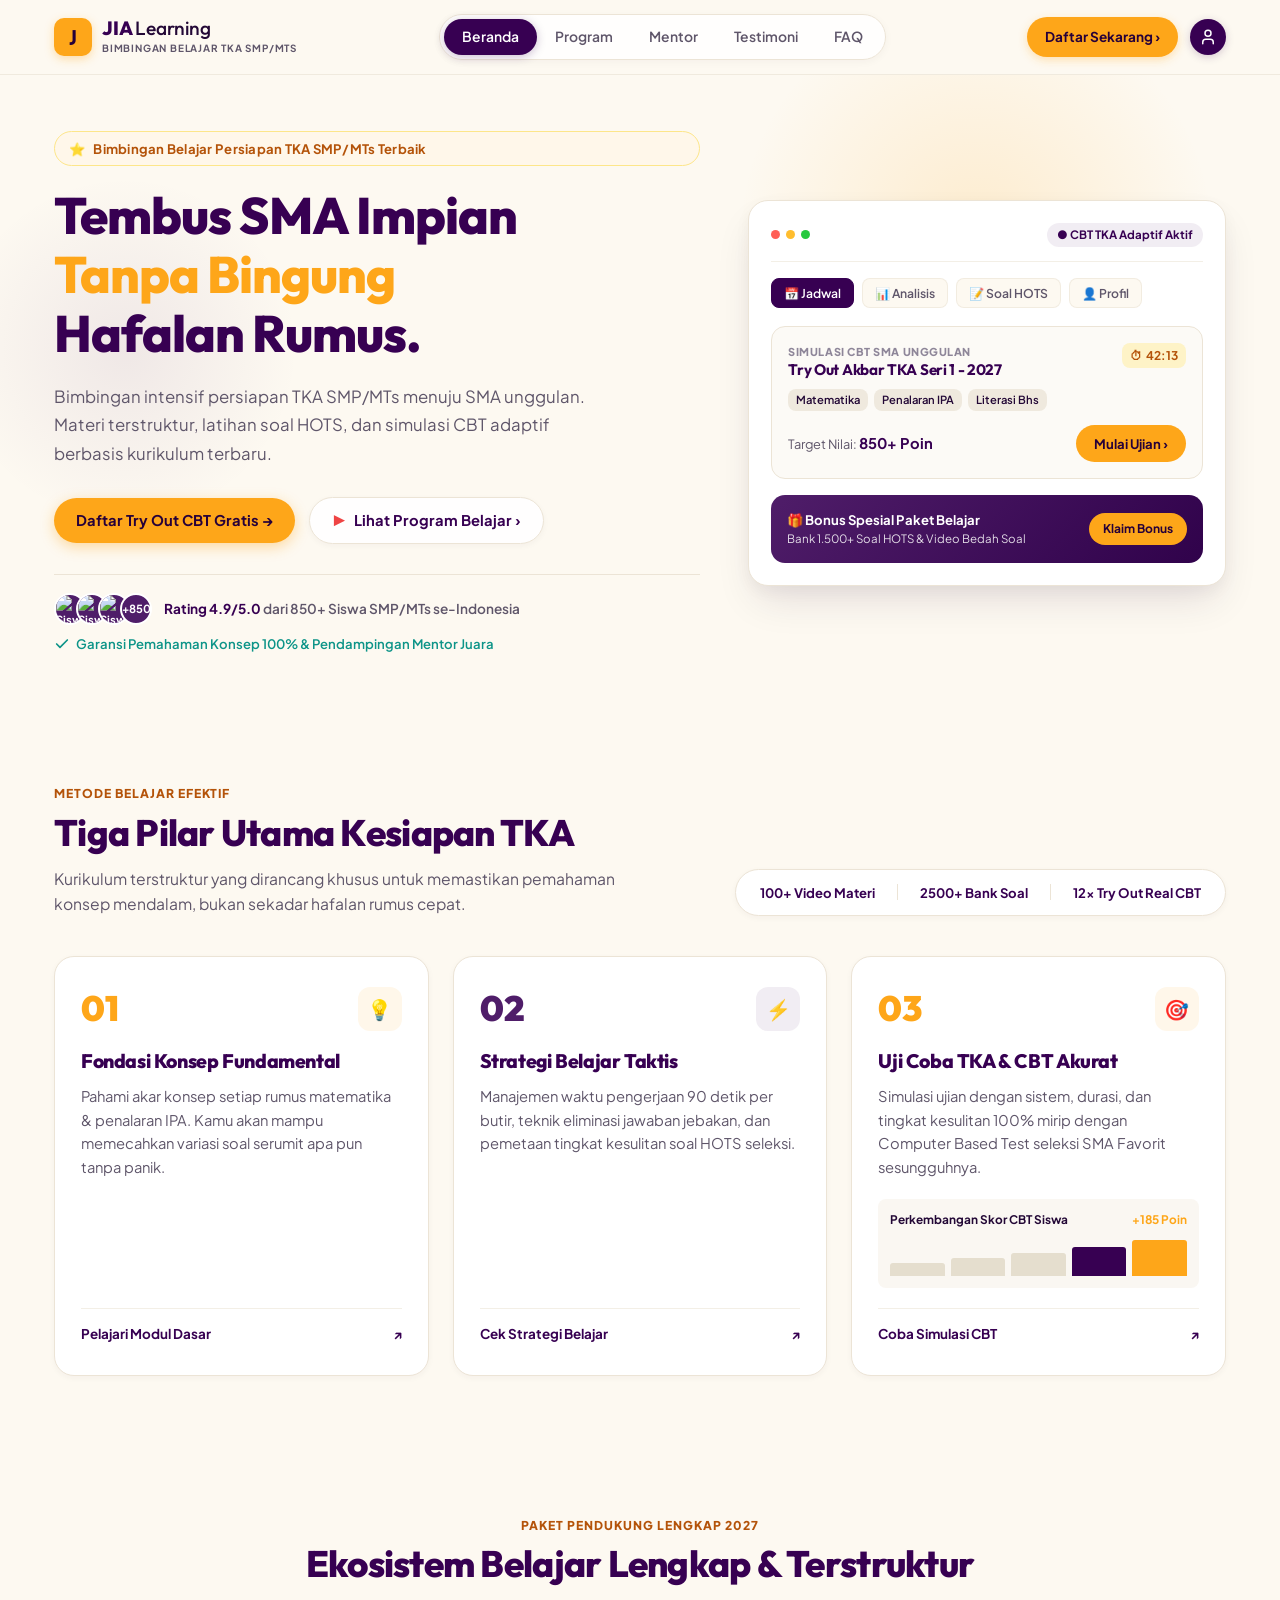
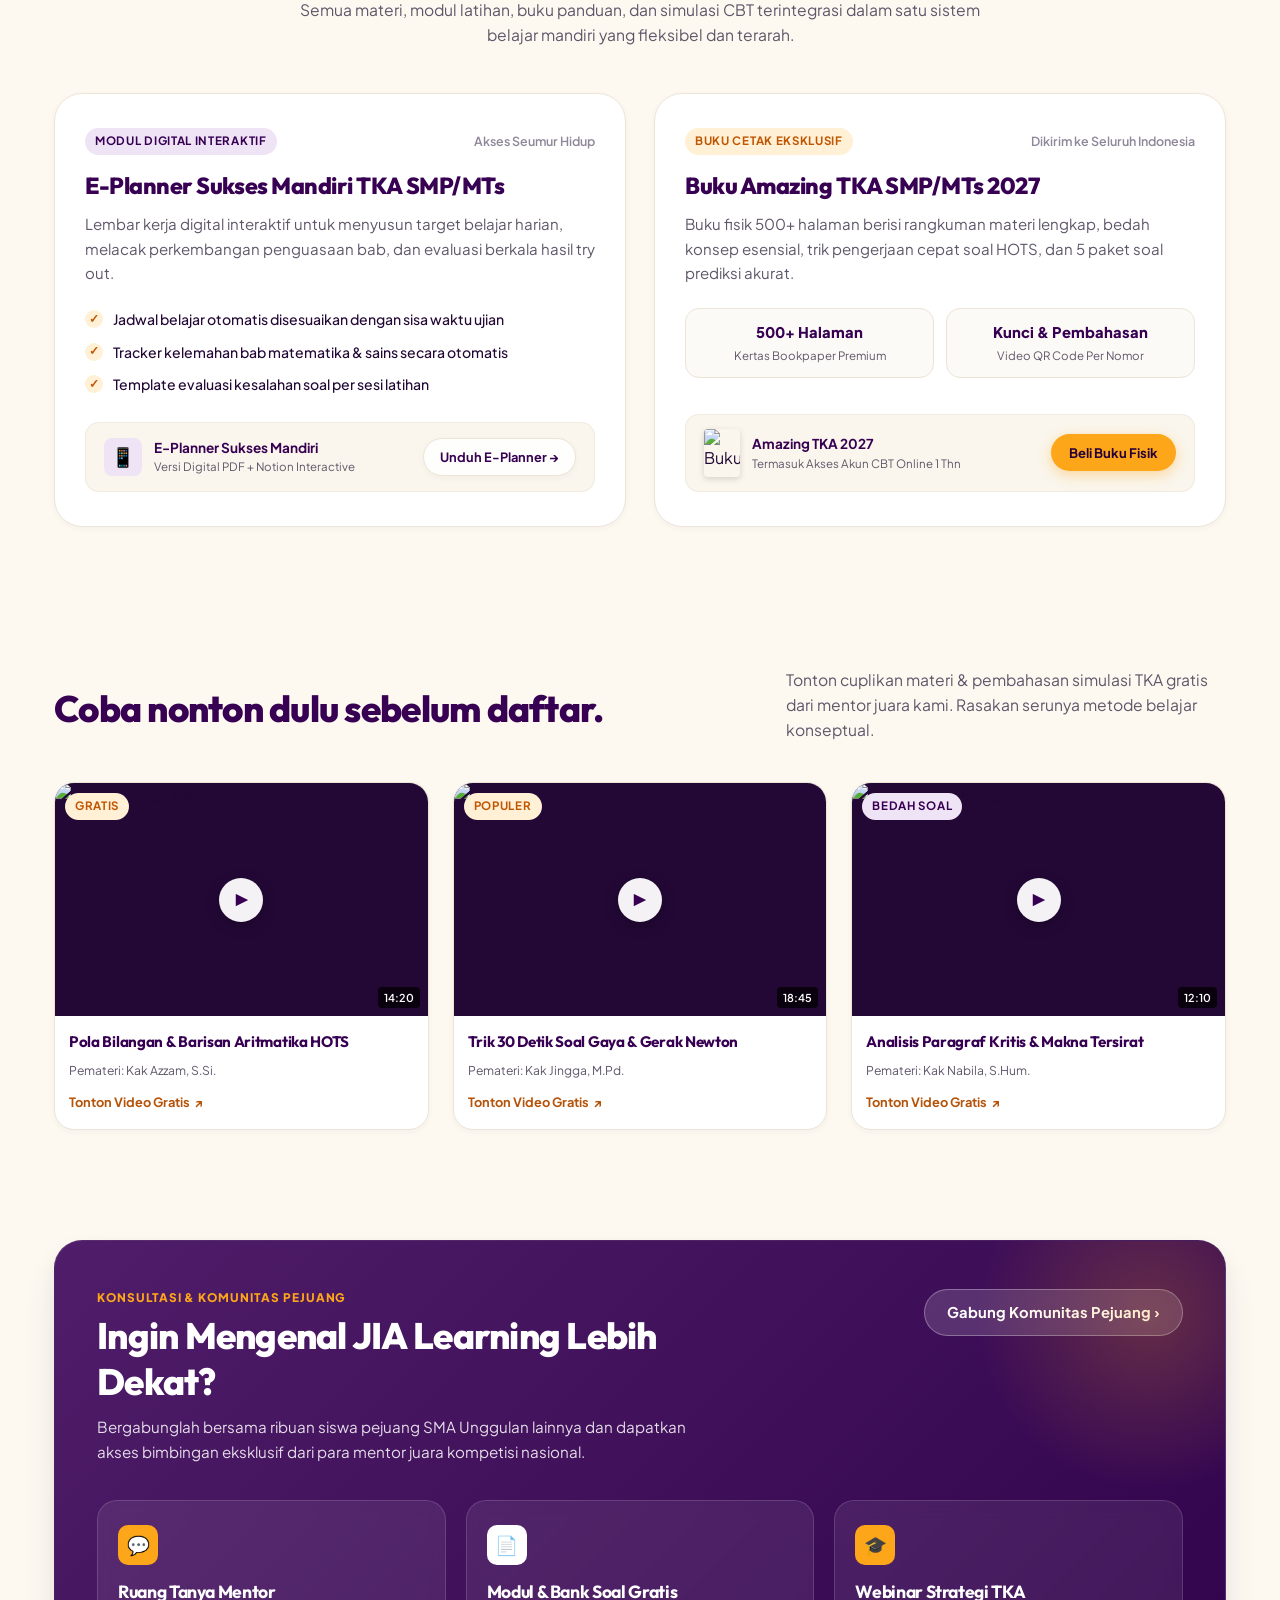
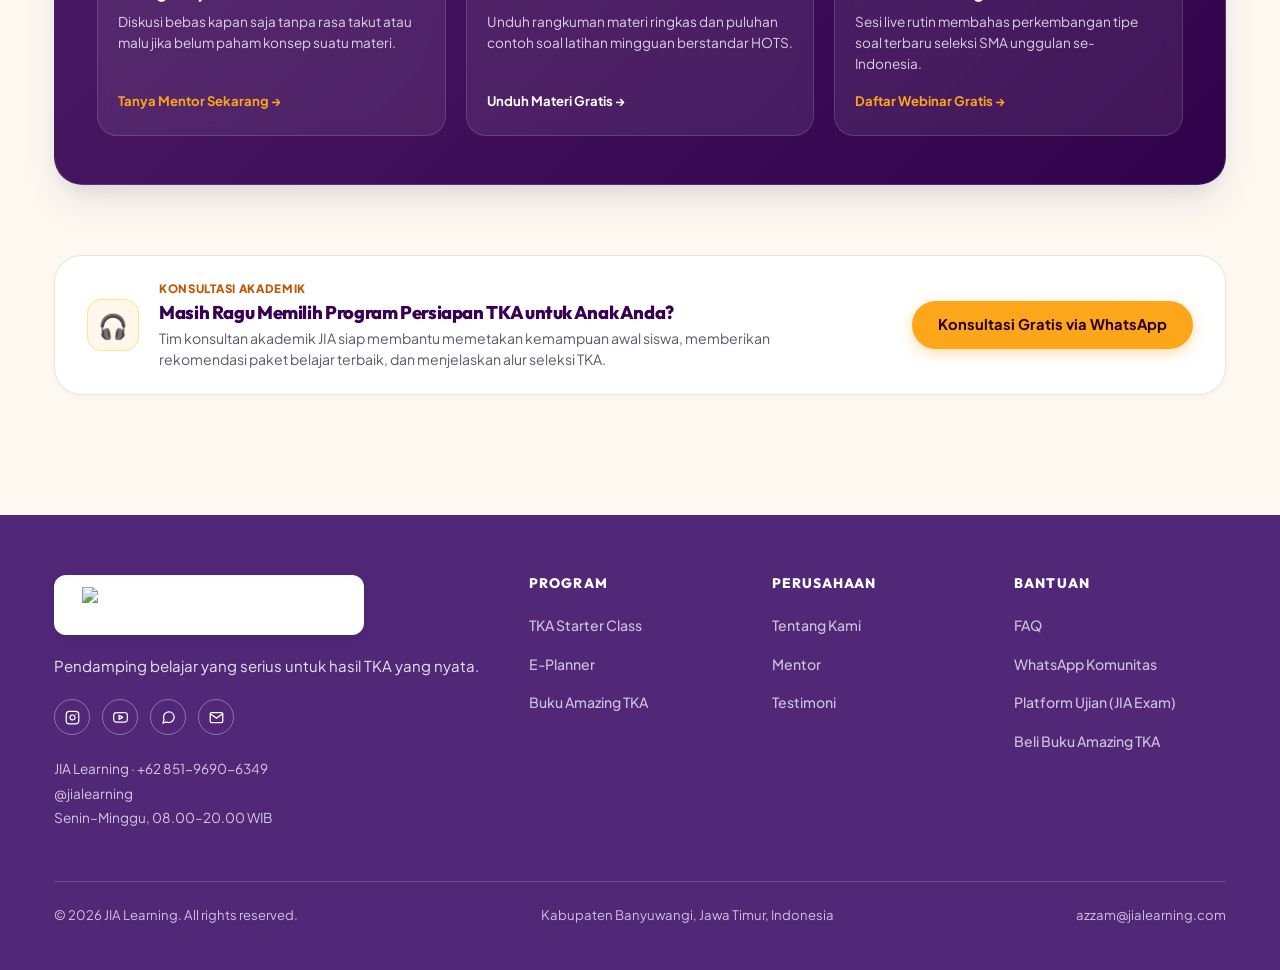
==== commit 18f2317c: "Update index.html" ====
--- a/index.html
+++ b/index.html
@@ -609,6 +609,6 @@
     <a href="faq.html" class="dock-link">5. FAQ</a>
   </div>
 
-  <script src="js/script.js"></script>
+ <script src="script.js"></script>
 </body>
 </html>
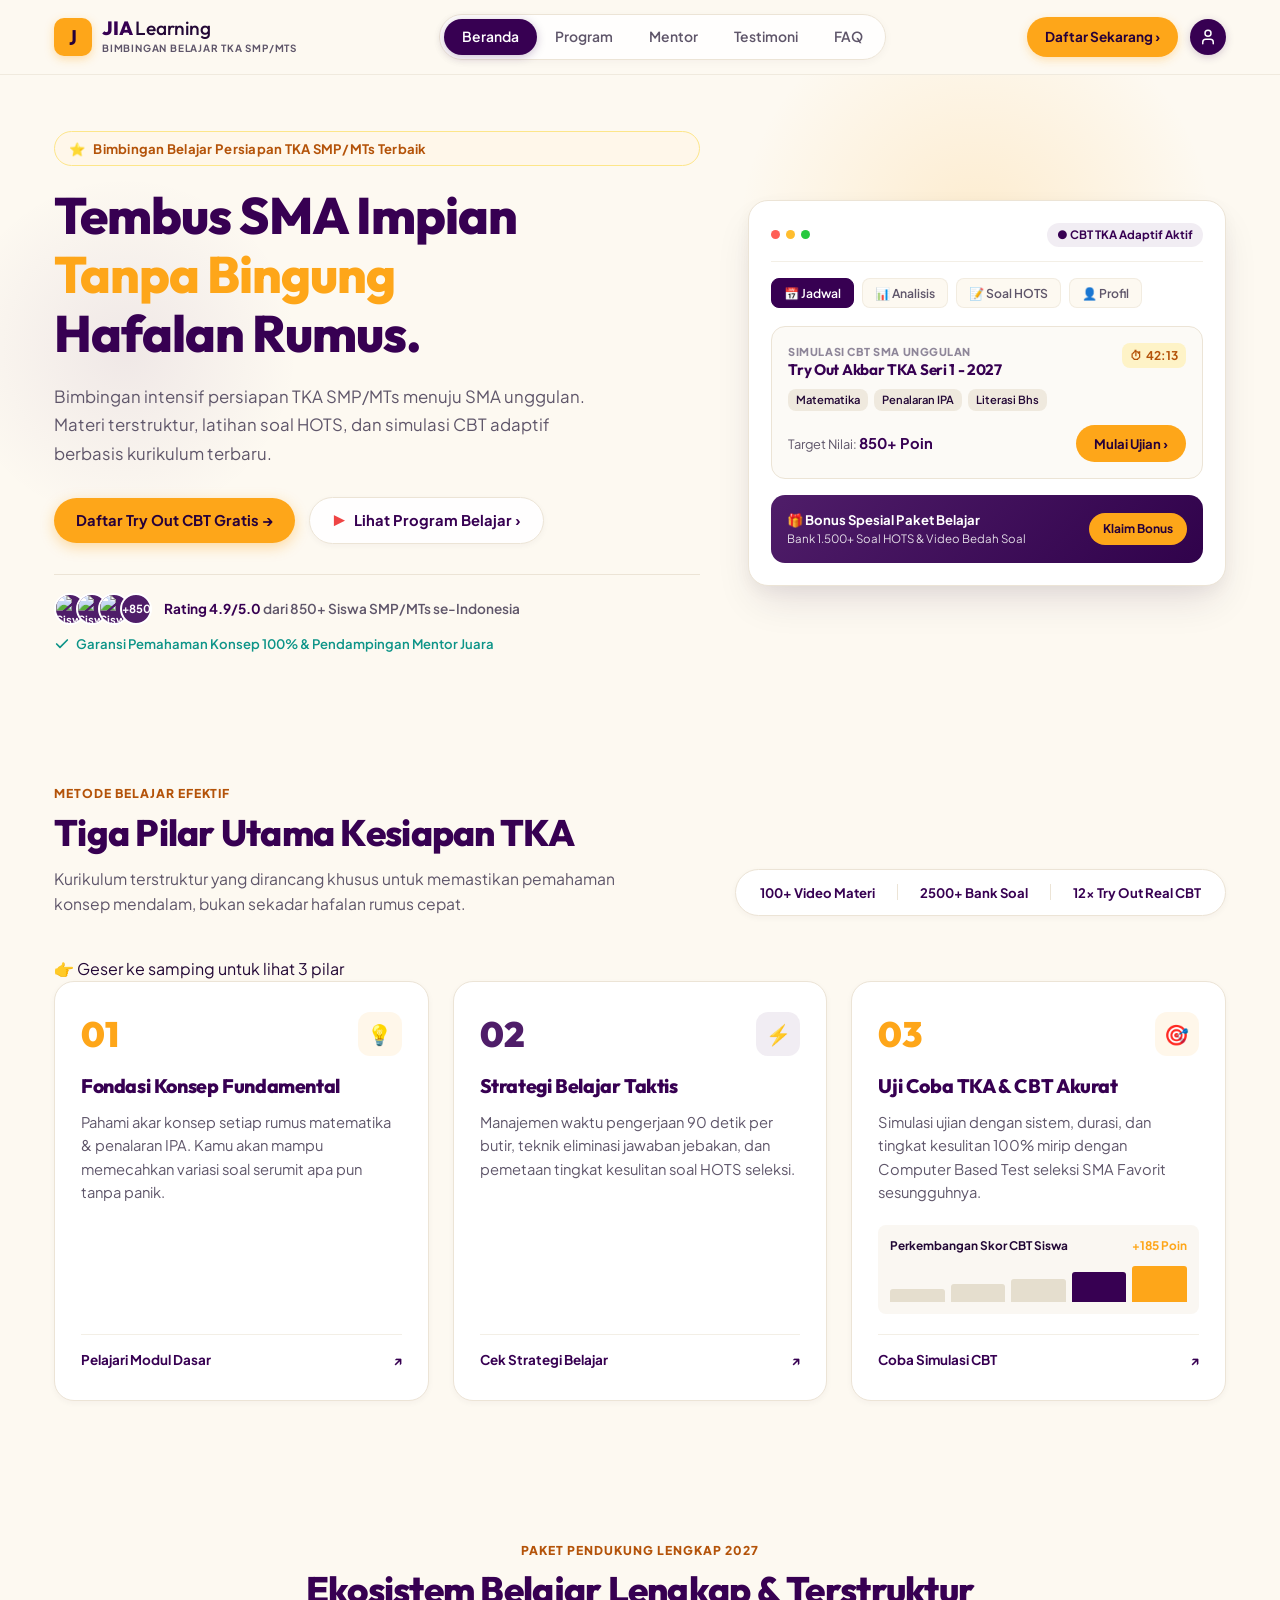
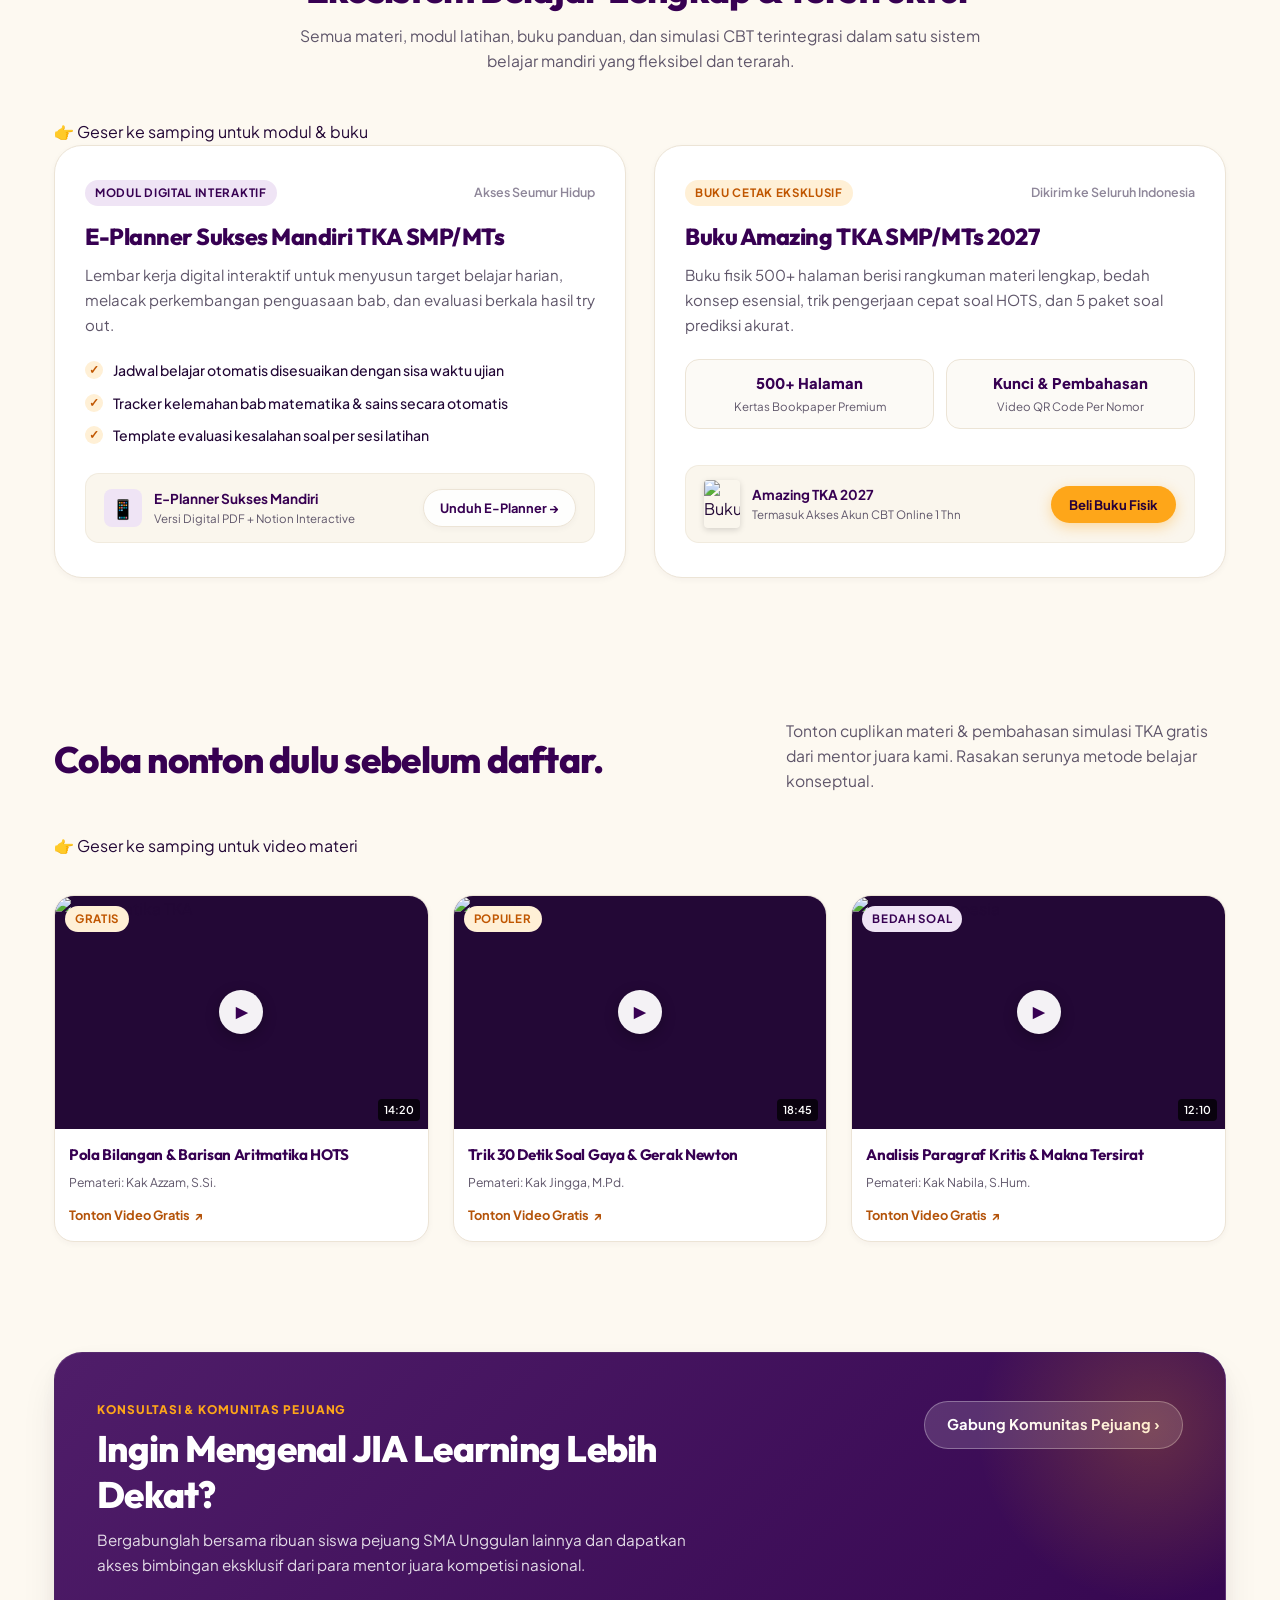
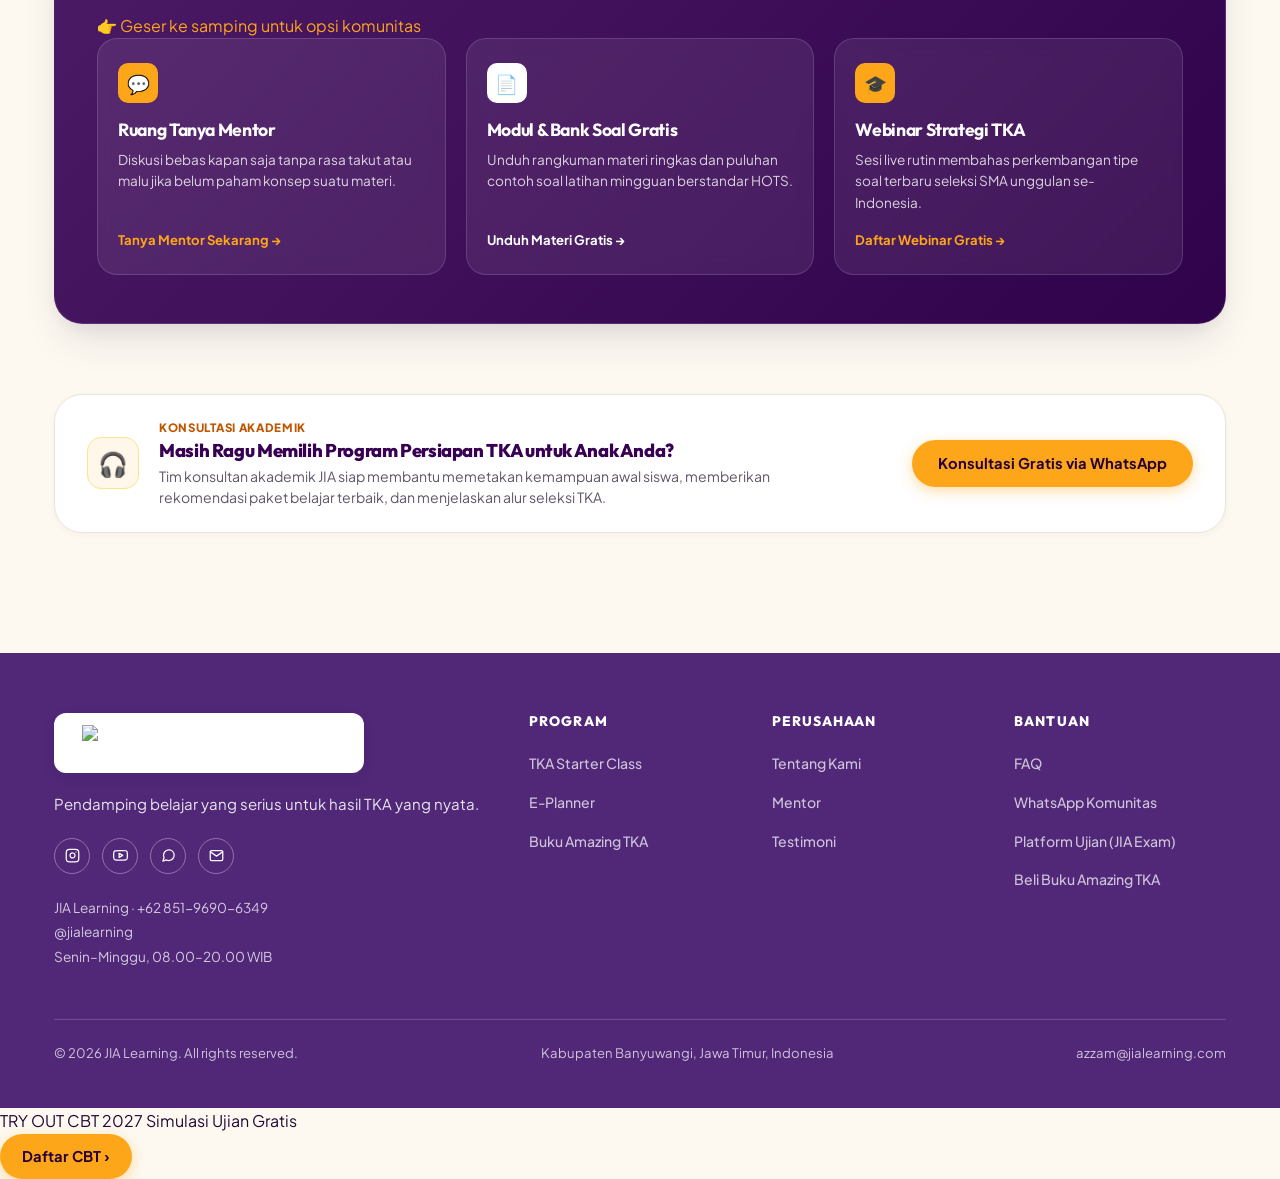
==== commit dbdd3caf: "Update index.html" ====
--- a/index.html
+++ b/index.html
@@ -5,7 +5,7 @@
   <meta name="viewport" content="width=device-width, initial-scale=1.0">
   <title>JIA Learning - Tembus SMA Impian Tanpa Bingung Hafalan Rumus</title>
   <meta name="description" content="Bimbingan intensif persiapan TKA SMP/MTs menuju SMA unggulan. Materi terstruktur, latihan soal HOTS, dan simulasi CBT adaptif berbasis kurikulum terbaru.">
-  <link rel="stylesheet" href="style.css">
+  <link rel="stylesheet" href="style.css?v=2.4">
 </head>
 <body>
 
@@ -181,6 +181,7 @@
         </div>
       </div>
 
+      <div class="swipe-hint"><span>👉</span> Geser ke samping untuk lihat 3 pilar</div>
       <div class="pilar-cards-grid">
         <!-- Card 01 -->
         <div class="pilar-card">
@@ -263,6 +264,7 @@
         </p>
       </div>
 
+      <div class="swipe-hint"><span>👉</span> Geser ke samping untuk modul & buku</div>
       <div class="ekosistem-grid">
         <!-- E-Planner Card -->
         <div class="ekosistem-card">
@@ -361,6 +363,7 @@
         </p>
       </div>
 
+      <div class="swipe-hint"><span>👉</span> Geser ke samping untuk video materi</div>
       <div class="video-grid">
         <!-- Video 1 -->
         <div class="video-card">
@@ -439,6 +442,7 @@
           </a>
         </div>
 
+        <div class="swipe-hint" style="color: var(--color-accent);"><span>👉</span> Geser ke samping untuk opsi komunitas</div>
         <div class="dark-banner-grid">
           <div class="dark-feature-box">
             <div class="dark-feature-icon">💬</div>
@@ -609,6 +613,19 @@
     <a href="faq.html" class="dock-link">5. FAQ</a>
   </div>
 
- <script src="script.js"></script>
+  <!-- Floating Mobile Action Bar -->
+  <div class="mobile-bottom-bar" id="mobileBottomBar">
+    <div class="mobile-bottom-inner">
+      <div class="mobile-bottom-info">
+        <span class="mobile-bottom-badge">TRY OUT CBT 2027</span>
+        <span class="mobile-bottom-title">Simulasi Ujian Gratis</span>
+      </div>
+      <a href="program.html" class="btn btn-primary mobile-bottom-cta">
+        Daftar CBT &rsaquo;
+      </a>
+    </div>
+  </div>
+
+  <script src="script.js?v=2.4"></script>
 </body>
 </html>
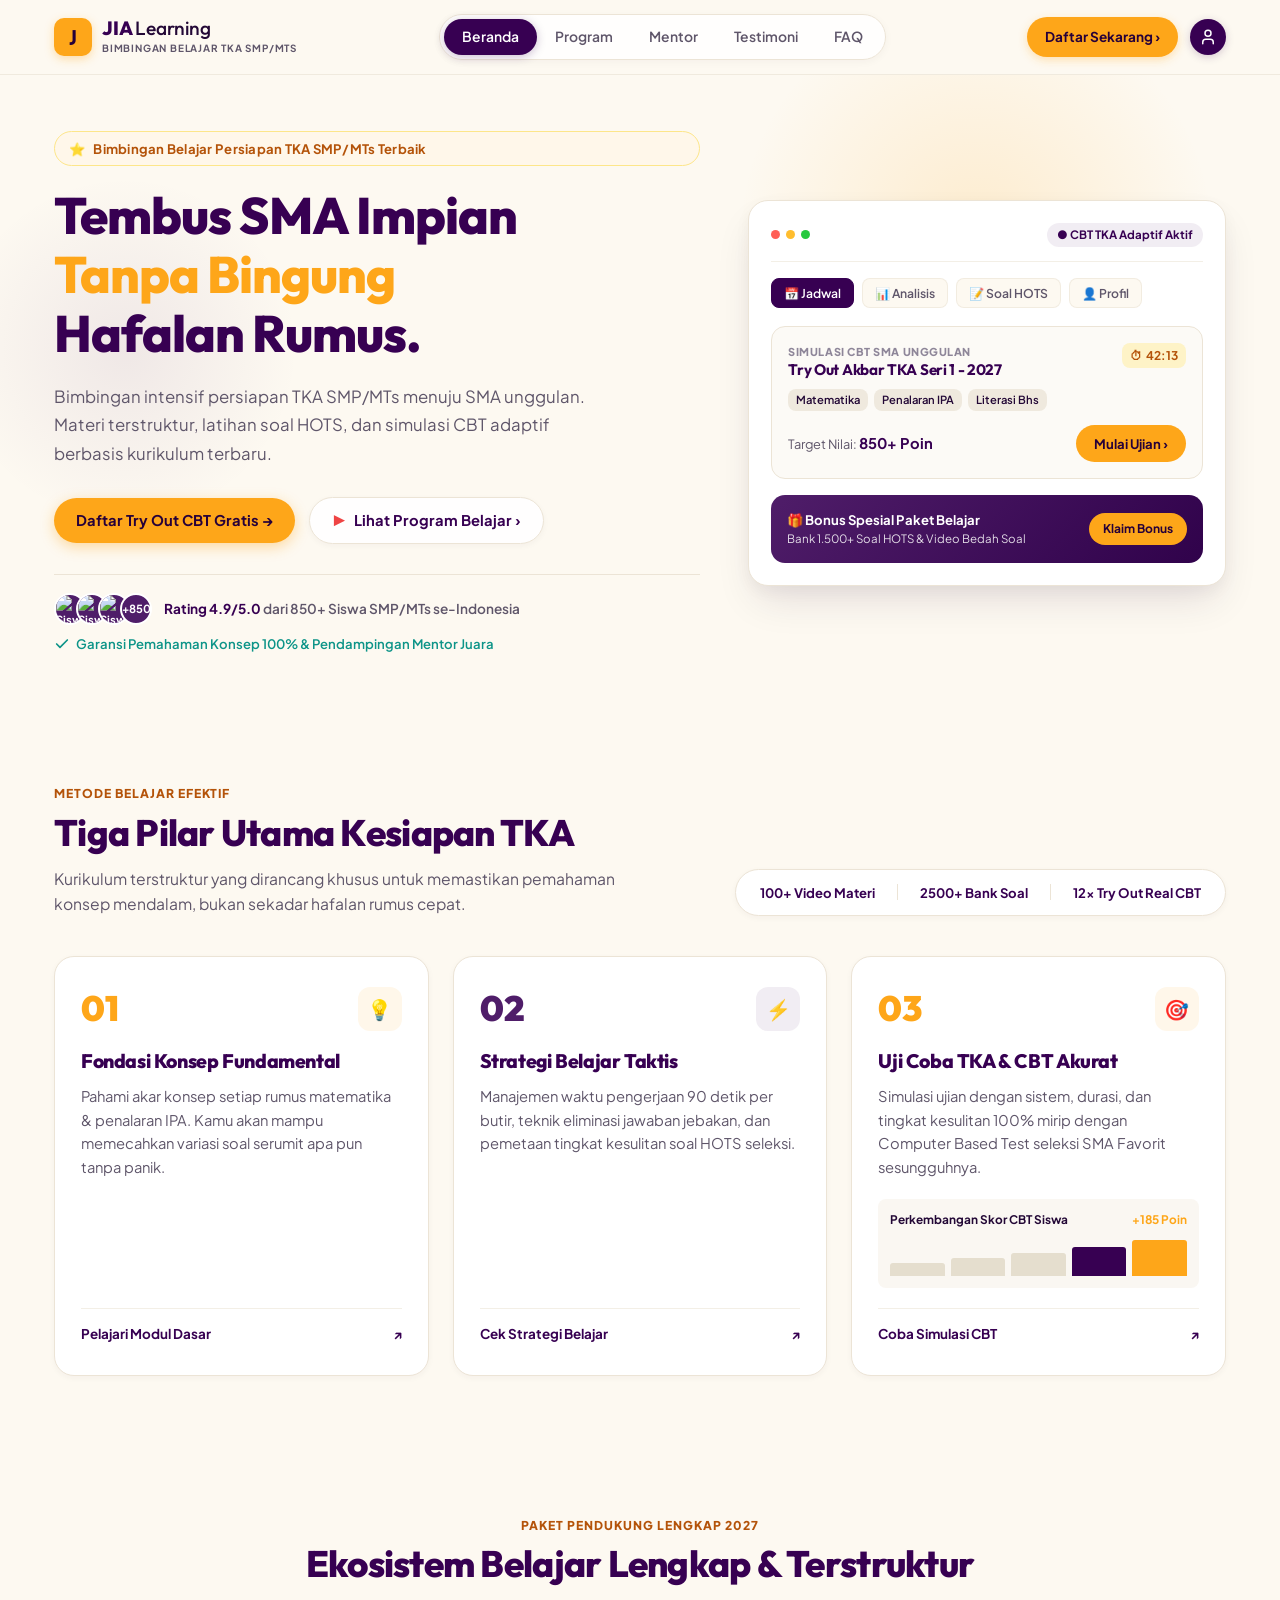
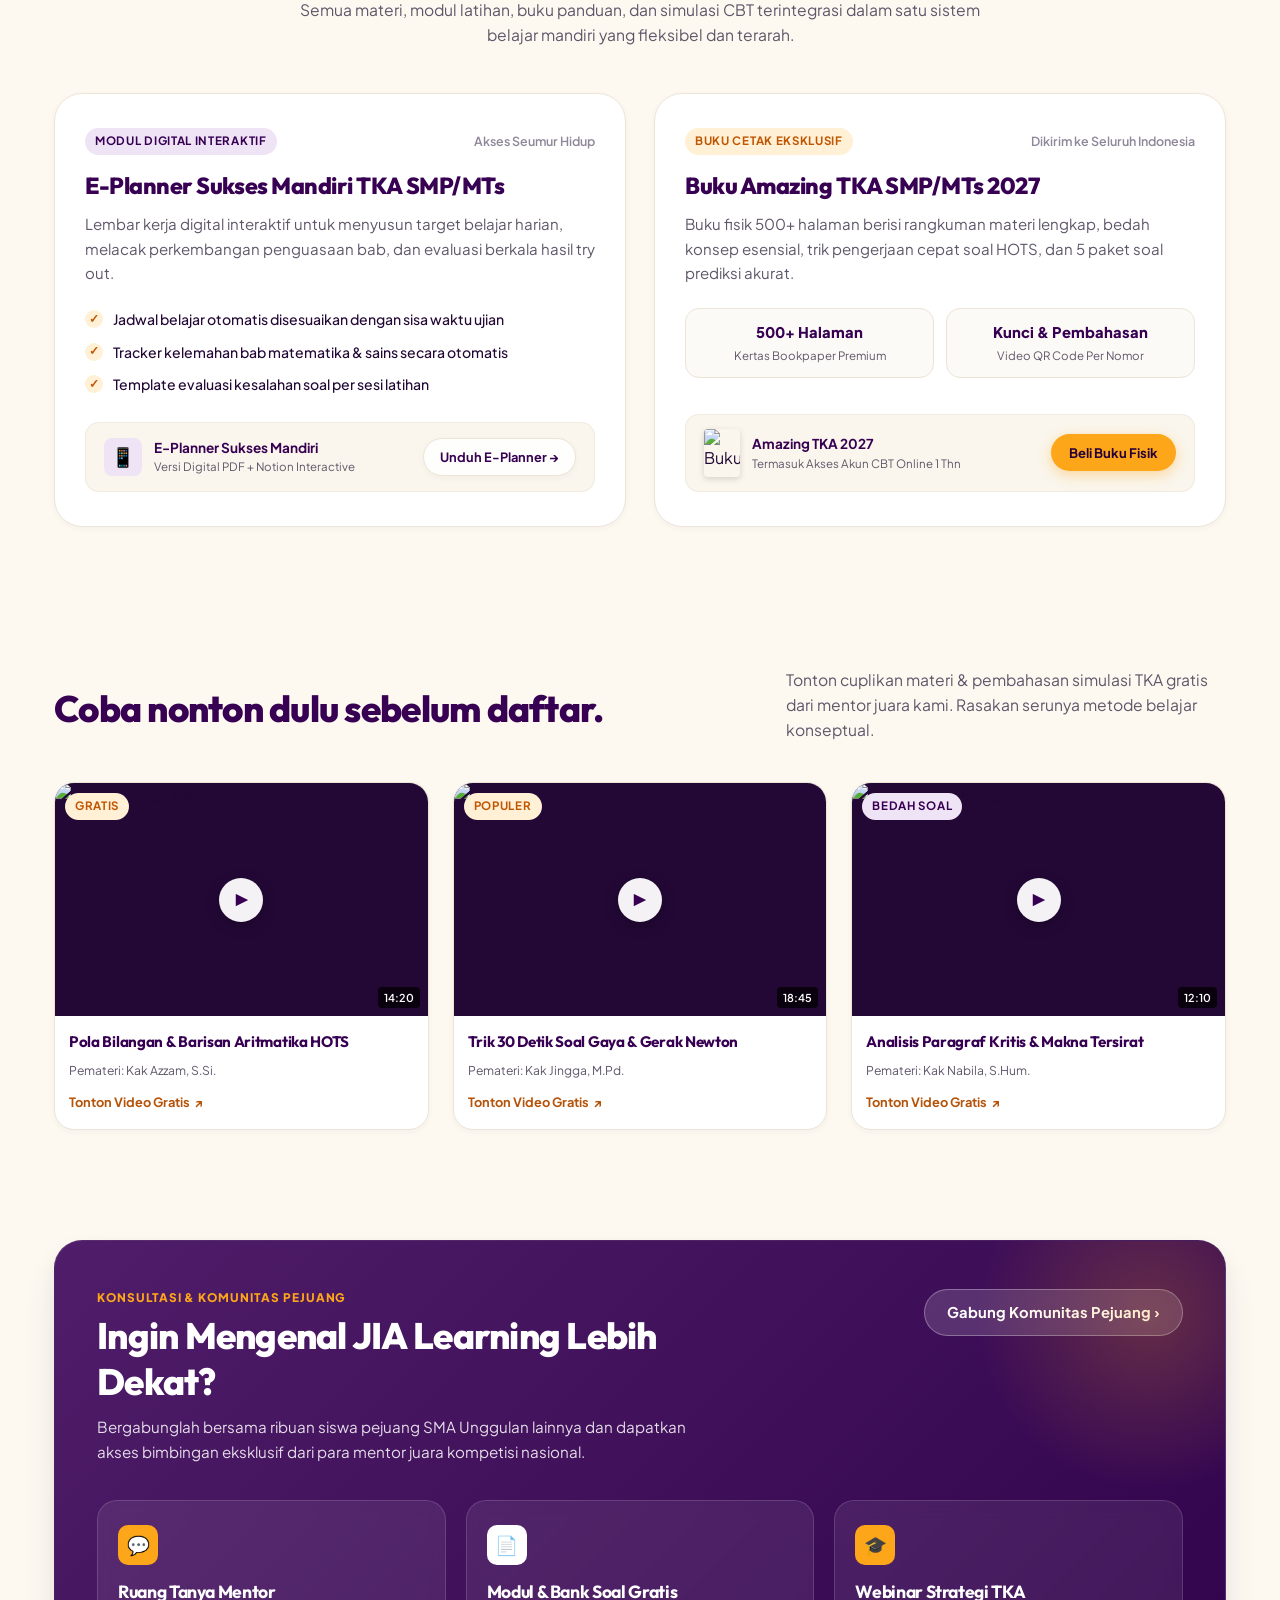
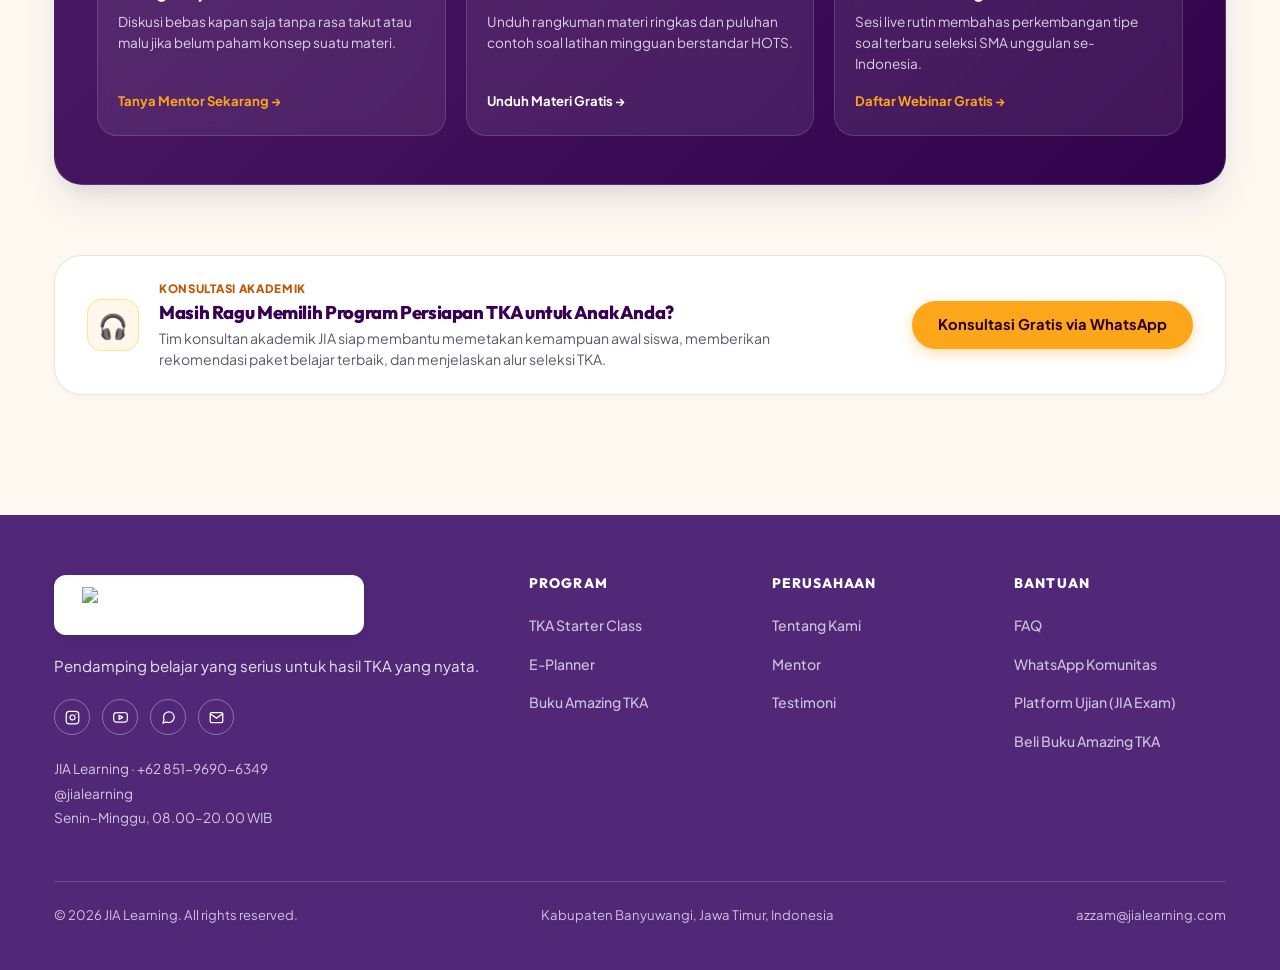
==== commit 9f6bb2c9: "Update index.html" ====
--- a/index.html
+++ b/index.html
@@ -5,7 +5,7 @@
   <meta name="viewport" content="width=device-width, initial-scale=1.0">
   <title>JIA Learning - Tembus SMA Impian Tanpa Bingung Hafalan Rumus</title>
   <meta name="description" content="Bimbingan intensif persiapan TKA SMP/MTs menuju SMA unggulan. Materi terstruktur, latihan soal HOTS, dan simulasi CBT adaptif berbasis kurikulum terbaru.">
-  <link rel="stylesheet" href="style.css?v=2.4">
+ <link rel="stylesheet" href="style.css">
 </head>
 <body>
 
@@ -625,7 +625,6 @@
       </a>
     </div>
   </div>
-
-  <script src="script.js?v=2.4"></script>
+<script src="script.js"></script>
 </body>
 </html>
--- a/style.css
+++ b/style.css
@@ -1430,6 +1430,142 @@
   box-shadow: 0 2px 8px rgba(55, 0, 82, 0.2);
 }
 
+/* Program Packages Grid & Cards */
+.program-cards-grid {
+  display: grid;
+  grid-template-columns: repeat(4, 1fr);
+  gap: 22px;
+  margin-top: 32px;
+}
+
+.program-pkg-card {
+  background: var(--color-white);
+  border: 1px solid var(--color-card-border);
+  border-radius: var(--radius-xl);
+  padding: 28px 22px;
+  display: flex;
+  flex-direction: column;
+  justify-content: space-between;
+  box-shadow: var(--shadow-sm);
+  transition: all 0.3s ease;
+  position: relative;
+}
+
+.program-pkg-card:hover {
+  transform: translateY(-6px);
+  box-shadow: var(--shadow-lg);
+  border-color: var(--color-accent);
+}
+
+.program-pkg-card.popular {
+  border: 2px solid var(--color-accent);
+  box-shadow: var(--shadow-md);
+}
+
+.pkg-popular-badge {
+  position: absolute;
+  top: -12px;
+  left: 50%;
+  transform: translateX(-50%);
+  background: linear-gradient(135deg, #FEA619 0%, #E89209 100%);
+  color: var(--color-primary-dark);
+  font-size: 0.68rem;
+  font-weight: 800;
+  text-transform: uppercase;
+  letter-spacing: 0.06em;
+  padding: 4px 14px;
+  border-radius: var(--radius-full);
+  box-shadow: 0 4px 12px rgba(254, 166, 25, 0.4);
+  white-space: nowrap;
+}
+
+.pkg-top-tag {
+  font-size: 0.72rem;
+  font-weight: 800;
+  text-transform: uppercase;
+  color: var(--color-accent-text);
+  letter-spacing: 0.06em;
+  margin-bottom: 6px;
+}
+
+.pkg-title {
+  font-size: 1.22rem;
+  font-weight: 800;
+  color: var(--color-primary);
+  line-height: 1.25;
+  margin-bottom: 8px;
+}
+
+.pkg-desc {
+  font-size: 0.85rem;
+  color: var(--text-muted);
+  line-height: 1.5;
+  margin-bottom: 16px;
+}
+
+.pkg-price-wrap {
+  background: #FAF7F2;
+  border-radius: var(--radius-md);
+  padding: 12px 14px;
+  margin-bottom: 16px;
+  border: 1px solid var(--color-card-border-light);
+}
+
+.pkg-price-old {
+  font-size: 0.76rem;
+  color: var(--text-light);
+  text-decoration: line-through;
+  margin-bottom: 2px;
+}
+
+.pkg-price-current {
+  font-family: var(--font-heading);
+  font-size: 1.45rem;
+  font-weight: 900;
+  color: var(--color-primary);
+  line-height: 1.1;
+}
+
+.pkg-price-period {
+  font-size: 0.7rem;
+  font-weight: 600;
+  color: var(--text-muted);
+}
+
+.pkg-features-list {
+  list-style: none;
+  display: flex;
+  flex-direction: column;
+  gap: 8px;
+  margin-bottom: 20px;
+}
+
+.pkg-feature-item {
+  display: flex;
+  align-items: flex-start;
+  gap: 8px;
+  font-size: 0.82rem;
+  color: var(--text-main);
+}
+
+.pkg-feature-item .check-icon {
+  width: 16px;
+  height: 16px;
+  min-width: 16px;
+  font-size: 0.65rem;
+  margin-top: 2px;
+}
+
+.pkg-action-btn {
+  width: 100%;
+  text-align: center;
+  justify-content: center;
+  padding: 11px 18px;
+  font-size: 0.88rem;
+  font-weight: 700;
+  border-radius: var(--radius-full);
+}
+
 /* Roadmap 12 Minggu Cards */
 .roadmap-grid {
   display: grid;
@@ -2563,20 +2699,51 @@
 }
 
 /* ==========================================================================
+   MOBILE BOTTOM BAR & SWIPE HINTS (Default hidden on desktop)
+   ========================================================================== */
+.mobile-bottom-bar {
+  display: none;
+}
+
+.swipe-hint {
+  display: none;
+}
+
+.mobile-drawer-backdrop {
+  display: none;
+}
+
+@keyframes drawerSlideDown {
+  from {
+    opacity: 0;
+    transform: translateY(-12px);
+  }
+  to {
+    opacity: 1;
+    transform: translateY(0);
+  }
+}
+
+@keyframes swipeArrow {
+  0%, 100% { transform: translateX(0); }
+  50% { transform: translateX(4px); }
+}
+
+/* ==========================================================================
    RESPONSIVE BREAKPOINTS
    ========================================================================== */
+
+/* Tablet (1024px and below) */
 @media (max-width: 1024px) {
   .hero-grid {
     grid-template-columns: 1fr;
-    gap: 40px;
-  }
-
+    gap: 36px;
+  }
+
+  .program-cards-grid,
   .pilar-cards-grid,
   .roadmap-grid,
-  .testimonials-grid {
-    grid-template-columns: repeat(2, 1fr);
-  }
-
+  .testimonials-grid,
   .video-grid {
     grid-template-columns: repeat(2, 1fr);
   }
@@ -2587,72 +2754,743 @@
 
   .footer-top-grid {
     grid-template-columns: repeat(2, 1fr);
+    gap: 36px;
   }
 
   .qa-session-box,
   .discussion-grid {
     grid-template-columns: 1fr;
   }
-}
-
+
+  .book-showcase-box {
+    grid-template-columns: 1fr;
+    text-align: center;
+  }
+
+  .book-mockup-wrapper img {
+    margin: 0 auto;
+  }
+}
+
+/* Mobile & Small Tablet (768px and below) */
 @media (max-width: 768px) {
+  /* Prevent content hiding behind sticky bottom bar */
+  body {
+    padding-bottom: 74px;
+  }
+
+  .container {
+    padding: 0 16px;
+  }
+
+  /* --------------------------------------------------------------------------
+     1. Header & Navigation for Mobile
+     -------------------------------------------------------------------------- */
+  .site-header {
+    padding: 10px 0;
+  }
+
+  .navbar {
+    gap: 10px;
+  }
+
+  .brand-logo {
+    gap: 8px;
+  }
+
+  .brand-icon {
+    width: 32px;
+    height: 32px;
+    font-size: 1.1rem;
+    border-radius: 8px;
+  }
+
+  .brand-title {
+    font-size: 1.05rem;
+  }
+
+  .brand-subtitle {
+    font-size: 0.56rem;
+    letter-spacing: 0.04em;
+  }
+
   .nav-pill-container {
     display: none;
   }
 
+  .header-actions {
+    gap: 8px;
+  }
+
+  /* Hide wide desktop CTA in top bar on mobile for clean breathing room */
+  .btn-header-cta {
+    display: none !important;
+  }
+
+  .user-avatar-btn {
+    width: 34px;
+    height: 34px;
+    font-size: 0.85rem;
+  }
+
   .mobile-toggle {
+    display: inline-flex;
+    align-items: center;
+    justify-content: center;
+    width: 38px;
+    height: 38px;
+    border-radius: 10px;
+    background: rgba(79, 29, 105, 0.08);
+    border: 1px solid var(--color-card-border);
+    color: var(--color-primary);
+    font-size: 1.25rem;
+    cursor: pointer;
+    transition: all 0.2s ease;
+    line-height: 1;
+  }
+
+  .mobile-toggle:active {
+    transform: scale(0.92);
+    background: var(--color-primary);
+    color: #FFFFFF;
+  }
+
+  /* Mobile Drawer Overlay */
+  .mobile-drawer-backdrop {
     display: block;
+    position: fixed;
+    inset: 0;
+    background: rgba(23, 3, 35, 0.45);
+    backdrop-filter: blur(4px);
+    -webkit-backdrop-filter: blur(4px);
+    z-index: 998;
+    opacity: 0;
+    pointer-events: none;
+    transition: opacity 0.25s ease;
+  }
+
+  .mobile-drawer-backdrop.open {
+    opacity: 1;
+    pointer-events: auto;
   }
 
   .mobile-menu-drawer {
     display: none;
     position: fixed;
-    top: 68px;
-    left: 0;
-    right: 0;
-    background: #FFFFFF;
-    border-bottom: 1px solid var(--color-card-border);
-    padding: 20px;
-    box-shadow: var(--shadow-lg);
+    top: 60px;
+    left: 12px;
+    right: 12px;
+    background: rgba(255, 255, 255, 0.98);
+    backdrop-filter: blur(20px);
+    -webkit-backdrop-filter: blur(20px);
+    border: 1px solid var(--color-card-border);
+    border-radius: 20px;
+    padding: 18px 16px;
+    box-shadow: 0 16px 40px rgba(40, 7, 56, 0.18);
     z-index: 999;
+    animation: drawerSlideDown 0.25s cubic-bezier(0.16, 1, 0.3, 1);
   }
 
   .mobile-menu-drawer.open {
     display: flex;
     flex-direction: column;
-    gap: 12px;
+    gap: 8px;
   }
 
   .mobile-nav-link {
-    font-size: 1rem;
+    font-size: 0.95rem;
     font-weight: 700;
     color: var(--color-primary);
-    padding: 10px;
-    border-radius: var(--radius-sm);
-  }
-
+    padding: 10px 14px;
+    border-radius: 12px;
+    display: flex;
+    align-items: center;
+    justify-content: space-between;
+  }
+
+  .mobile-nav-link:hover,
   .mobile-nav-link.active {
     background: var(--color-primary-soft);
     color: var(--color-primary);
   }
 
+  /* --------------------------------------------------------------------------
+     2. Hero Section Compacting
+     -------------------------------------------------------------------------- */
+  .hero-section {
+    padding: 24px 0 30px;
+  }
+
+  .hero-grid {
+    grid-template-columns: 1fr;
+    gap: 22px;
+  }
+
+  .hero-content {
+    gap: 14px;
+  }
+
+  .badge-soft {
+    font-size: 0.74rem;
+    padding: 5px 12px;
+    max-width: 100%;
+    white-space: normal;
+    line-height: 1.35;
+  }
+
+  .hero-title {
+    font-size: clamp(1.75rem, 6.8vw, 2.2rem);
+    line-height: 1.18;
+    margin-bottom: 6px;
+  }
+
+  .hero-subtitle {
+    font-size: 0.88rem;
+    line-height: 1.55;
+    max-width: 100%;
+  }
+
+  .hero-cta-group {
+    flex-direction: column;
+    width: 100%;
+    gap: 10px;
+    margin-top: 4px;
+  }
+
+  .hero-cta-group .btn {
+    width: 100%;
+    justify-content: center;
+    padding: 12px 18px;
+    font-size: 0.92rem;
+  }
+
+  .hero-trust-proof {
+    padding-top: 12px;
+    margin-top: 4px;
+    gap: 8px;
+  }
+
+  .proof-row {
+    flex-direction: row;
+    align-items: center;
+    gap: 10px;
+  }
+
+  .proof-text {
+    font-size: 0.76rem;
+    line-height: 1.35;
+  }
+
+  .proof-badge-guarantee {
+    font-size: 0.72rem;
+    line-height: 1.35;
+  }
+
+  /* CBT Mockup Card on Mobile */
+  .cbt-mockup-card {
+    padding: 14px 12px;
+    border-radius: var(--radius-lg);
+    box-shadow: var(--shadow-md);
+  }
+
+  .cbt-window-bar {
+    margin-bottom: 10px;
+    padding-bottom: 8px;
+  }
+
+  .cbt-status-pill {
+    font-size: 0.68rem;
+    padding: 3px 8px;
+  }
+
+  .cbt-tabs {
+    display: flex;
+    overflow-x: auto;
+    flex-wrap: nowrap;
+    gap: 4px;
+    padding-bottom: 4px;
+    scrollbar-width: none;
+    -webkit-overflow-scrolling: touch;
+  }
+
+  .cbt-tabs::-webkit-scrollbar {
+    display: none;
+  }
+
+  .cbt-tab-btn {
+    font-size: 0.72rem;
+    padding: 6px 10px;
+    flex: 0 0 auto;
+    white-space: nowrap;
+  }
+
+  .cbt-test-box {
+    padding: 12px;
+    margin-bottom: 10px;
+  }
+
+  .cbt-test-title {
+    font-size: 0.92rem;
+    line-height: 1.3;
+  }
+
+  .cbt-tags {
+    gap: 6px;
+    margin: 10px 0;
+  }
+
+  .cbt-tag {
+    font-size: 0.68rem;
+    padding: 3px 8px;
+  }
+
+  .cbt-progress-row {
+    flex-direction: row;
+    align-items: center;
+    justify-content: space-between;
+    gap: 10px;
+  }
+
+  .cbt-score-target {
+    font-size: 0.76rem;
+  }
+
+  .cbt-btn-start {
+    padding: 7px 14px;
+    font-size: 0.78rem;
+  }
+
+  .cbt-promo-banner {
+    padding: 10px 12px;
+    flex-direction: column;
+    align-items: stretch;
+    gap: 8px;
+  }
+
+  .promo-btn {
+    width: 100%;
+    text-align: center;
+    justify-content: center;
+    padding: 7px 12px;
+    font-size: 0.78rem;
+  }
+
+  /* --------------------------------------------------------------------------
+     3. Section Spacings & Section Headers (Removes empty vertical bloat)
+     -------------------------------------------------------------------------- */
+  .section-pilar,
+  .section-ekosistem,
+  .section-video,
+  .section-dark-banner,
+  .section-consultation-strip,
+  .discussion-section {
+    padding: 32px 0 !important;
+  }
+
+  .section-header-split,
+  .section-header-center {
+    margin-bottom: 18px;
+    text-align: left;
+  }
+
+  .section-tag {
+    font-size: 0.7rem;
+    margin-bottom: 4px;
+  }
+
+  .section-title {
+    font-size: clamp(1.4rem, 5.2vw, 1.7rem);
+    line-height: 1.25;
+    margin-bottom: 6px;
+  }
+
+  .section-desc {
+    font-size: 0.86rem;
+    line-height: 1.5;
+  }
+
+  .stats-badges-container {
+    display: flex;
+    overflow-x: auto;
+    flex-wrap: nowrap;
+    max-width: 100%;
+    padding: 6px 10px;
+    gap: 6px;
+    margin-top: 10px;
+    scrollbar-width: none;
+    -webkit-overflow-scrolling: touch;
+  }
+
+  .stats-badges-container::-webkit-scrollbar {
+    display: none;
+  }
+
+  .stat-pill-item {
+    font-size: 0.72rem;
+    white-space: nowrap;
+    flex: 0 0 auto;
+    padding: 2px 6px;
+  }
+
+  /* Swipe Hint Pill */
+  .swipe-hint {
+    display: flex !important;
+    align-items: center;
+    justify-content: flex-end;
+    gap: 4px;
+    font-size: 0.72rem;
+    font-weight: 700;
+    color: var(--color-accent-text);
+    margin: 6px 0 -4px;
+  }
+
+  .swipe-hint span {
+    animation: swipeArrow 1.5s ease-in-out infinite;
+  }
+
+  /* --------------------------------------------------------------------------
+     4. App-Like Horizontal Swipe Tracks (Scroll-Snap Carousels)
+     Saves 1,000+ px vertical scrolling on mobile!
+     -------------------------------------------------------------------------- */
+  .program-cards-grid,
   .pilar-cards-grid,
+  .video-grid,
+  .testimonials-grid,
   .roadmap-grid,
-  .testimonials-grid,
-  .video-grid,
-  .ekosistem-grid,
+  .mentor-grid,
   .dark-banner-grid,
-  .impact-stats-grid,
-  .mentor-grid {
+  .ekosistem-grid {
+    display: flex !important;
+    overflow-x: auto;
+    scroll-snap-type: x mandatory;
+    gap: 14px;
+    padding: 6px 16px 16px;
+    margin: 14px -16px 0;
+    -webkit-overflow-scrolling: touch;
+    scrollbar-width: none;
+  }
+
+  .program-cards-grid::-webkit-scrollbar,
+  .pilar-cards-grid::-webkit-scrollbar,
+  .video-grid::-webkit-scrollbar,
+  .testimonials-grid::-webkit-scrollbar,
+  .roadmap-grid::-webkit-scrollbar,
+  .mentor-grid::-webkit-scrollbar,
+  .dark-banner-grid::-webkit-scrollbar,
+  .ekosistem-grid::-webkit-scrollbar {
+    display: none;
+  }
+
+  /* Program Package Cards */
+  .program-pkg-card {
+    flex: 0 0 285px;
+    min-width: 285px;
+    max-width: 295px;
+    scroll-snap-align: center;
+    padding: 22px 18px;
+  }
+
+  /* Pillar Cards */
+  .pilar-card {
+    flex: 0 0 285px;
+    min-width: 285px;
+    max-width: 295px;
+    scroll-snap-align: center;
+    padding: 20px 18px;
+  }
+
+  .pilar-num {
+    font-size: 1.8rem;
+  }
+
+  .pilar-title {
+    font-size: 1.1rem;
+    margin-bottom: 8px;
+  }
+
+  .pilar-desc {
+    font-size: 0.85rem;
+    line-height: 1.5;
+    margin-bottom: 14px;
+  }
+
+  /* Ekosistem Cards */
+  .ekosistem-card {
+    flex: 0 0 295px;
+    min-width: 295px;
+    max-width: 305px;
+    scroll-snap-align: center;
+    padding: 22px 18px;
+  }
+
+  .ekosistem-title {
+    font-size: 1.2rem;
+    margin-bottom: 8px;
+  }
+
+  .ekosistem-desc {
+    font-size: 0.85rem;
+    line-height: 1.5;
+    margin-bottom: 14px;
+  }
+
+  .check-list {
+    gap: 6px;
+    margin-bottom: 16px;
+  }
+
+  .check-item {
+    font-size: 0.8rem;
+  }
+
+  .specs-grid {
+    gap: 8px;
+    margin-bottom: 16px;
+  }
+
+  .spec-box {
+    padding: 8px 10px;
+  }
+
+  .spec-box-title {
+    font-size: 0.82rem;
+  }
+
+  .ekosistem-card-footer {
+    flex-direction: column;
+    align-items: stretch;
+    gap: 10px;
+    padding: 12px;
+  }
+
+  .ekosistem-card-footer .btn {
+    width: 100%;
+    text-align: center;
+    justify-content: center;
+  }
+
+  /* Video Cards */
+  .video-card {
+    flex: 0 0 270px;
+    min-width: 270px;
+    max-width: 280px;
+    scroll-snap-align: center;
+  }
+
+  .video-card-body {
+    padding: 14px 12px;
+  }
+
+  .video-card-title {
+    font-size: 0.9rem;
+  }
+
+  /* Dark Feature Banner */
+  .dark-banner-card {
+    padding: 22px 16px;
+    border-radius: var(--radius-lg);
+  }
+
+  .dark-banner-header {
+    margin-bottom: 18px;
+    gap: 12px;
+  }
+
+  .dark-banner-title {
+    font-size: clamp(1.35rem, 5vw, 1.65rem);
+    margin-bottom: 6px;
+  }
+
+  .dark-banner-subtitle {
+    font-size: 0.84rem;
+  }
+
+  .dark-banner-header .btn {
+    width: 100%;
+    justify-content: center;
+    padding: 10px 18px;
+    font-size: 0.85rem;
+  }
+
+  .dark-feature-box {
+    flex: 0 0 245px;
+    min-width: 245px;
+    scroll-snap-align: center;
+    padding: 18px 16px;
+  }
+
+  .dark-feature-title {
+    font-size: 1rem;
+    margin-bottom: 6px;
+  }
+
+  .dark-feature-desc {
+    font-size: 0.8rem;
+    margin-bottom: 12px;
+  }
+
+  /* Consultation Strip */
+  .consultation-card {
+    padding: 18px 16px;
+    flex-direction: column;
+    align-items: stretch;
+    gap: 14px;
+    border-radius: var(--radius-lg);
+  }
+
+  .consultation-left {
+    flex-direction: row;
+    gap: 12px;
+  }
+
+  .consultation-icon {
+    width: 42px;
+    height: 42px;
+    min-width: 42px;
+    font-size: 1.25rem;
+  }
+
+  .consultation-title {
+    font-size: 1rem;
+    margin-bottom: 4px;
+  }
+
+  .consultation-desc {
+    font-size: 0.82rem;
+  }
+
+  .consultation-card .btn {
+    width: 100%;
+    justify-content: center;
+    padding: 11px 18px;
+  }
+
+  /* --------------------------------------------------------------------------
+     5. Program Page Mobile Styles
+     -------------------------------------------------------------------------- */
+  .filter-tabs-bar {
+    display: flex !important;
+    overflow-x: auto;
+    flex-wrap: nowrap !important;
+    gap: 8px;
+    padding: 4px 16px 10px;
+    margin: 14px -16px 0;
+    -webkit-overflow-scrolling: touch;
+    scrollbar-width: none;
+  }
+
+  .filter-tabs-bar::-webkit-scrollbar {
+    display: none;
+  }
+
+  .filter-tab {
+    flex: 0 0 auto;
+    white-space: nowrap;
+    padding: 7px 14px;
+    font-size: 0.8rem;
+  }
+
+  .roadmap-card {
+    flex: 0 0 280px;
+    min-width: 280px;
+    max-width: 290px;
+    scroll-snap-align: center;
+    padding: 20px 18px;
+  }
+
+  .roadmap-title {
+    font-size: 1.15rem;
+  }
+
+  .roadmap-desc {
+    font-size: 0.85rem;
+  }
+
+  .book-showcase-box {
     grid-template-columns: 1fr;
+    padding: 22px 18px;
+    text-align: center;
+    gap: 20px;
+  }
+
+  .book-mockup-wrapper img {
+    max-width: 180px;
+    margin: 0 auto;
+  }
+
+  .program-consult-banner {
+    padding: 22px 18px;
+    border-radius: var(--radius-lg);
+    margin-top: 36px;
+  }
+
+  .program-consult-title {
+    font-size: 1.35rem;
+  }
+
+  .program-consult-sub {
+    font-size: 0.85rem;
+  }
+
+  .program-consult-actions {
+    width: 100%;
+    flex-direction: column;
+    gap: 10px;
+  }
+
+  .program-consult-actions .btn {
+    width: 100%;
+    justify-content: center;
+  }
+
+  /* --------------------------------------------------------------------------
+     6. Mentor Page Mobile Styles
+     -------------------------------------------------------------------------- */
+  .stats-cards-row {
+    grid-template-columns: repeat(2, 1fr) !important;
+    gap: 10px;
+    margin-top: 18px;
+  }
+
+  .stat-metric-card {
+    padding: 12px 10px;
+    gap: 8px;
+  }
+
+  .stat-metric-icon {
+    width: 34px;
+    height: 34px;
+    min-width: 34px;
+    font-size: 1.05rem;
+  }
+
+  .stat-metric-val {
+    font-size: 1.45rem;
+  }
+
+  .stat-metric-label {
+    font-size: 0.74rem;
+  }
+
+  .stat-metric-sub {
+    font-size: 0.65rem;
   }
 
   .mentor-card {
+    flex: 0 0 290px;
+    min-width: 290px;
+    max-width: 300px;
+    scroll-snap-align: center;
+    padding: 20px 16px;
+    display: flex;
+    flex-direction: column;
+    text-align: center;
     grid-template-columns: 1fr;
-    text-align: center;
-  }
-
-  .mentor-avatar-col {
+  }
+
+  .mentor-avatar-img {
+    width: 100px;
+    height: 115px;
     margin: 0 auto;
   }
 
@@ -2660,27 +3498,254 @@
     justify-content: center;
   }
 
+  .qa-session-box {
+    grid-template-columns: 1fr;
+    padding: 22px 18px;
+    gap: 20px;
+    margin-top: 32px;
+  }
+
+  .mentor-orange-strip {
+    padding: 22px 18px;
+    border-radius: var(--radius-lg);
+    margin-top: 32px;
+  }
+
+  .mentor-orange-title {
+    font-size: 1.35rem;
+  }
+
+  .mentor-orange-sub {
+    font-size: 0.85rem;
+  }
+
+  /* --------------------------------------------------------------------------
+     7. Testimoni Page Mobile Styles
+     -------------------------------------------------------------------------- */
+  .impact-stats-grid {
+    grid-template-columns: repeat(2, 1fr) !important;
+    gap: 10px;
+    margin-top: 18px;
+  }
+
+  .impact-stat-card:nth-child(3) {
+    grid-column: 1 / -1;
+  }
+
+  .impact-stat-card {
+    padding: 14px 12px;
+  }
+
+  .impact-val {
+    font-size: 1.85rem;
+  }
+
+  .impact-desc {
+    font-size: 0.78rem;
+  }
+
+  .testi-card {
+    flex: 0 0 285px;
+    min-width: 285px;
+    max-width: 295px;
+    scroll-snap-align: center;
+    padding: 20px 18px;
+  }
+
+  .testi-quote {
+    font-size: 0.85rem;
+    line-height: 1.55;
+    margin-bottom: 16px;
+  }
+
+  .discussion-grid {
+    grid-template-columns: 1fr;
+    gap: 20px;
+  }
+
+  .chat-bubble {
+    font-size: 0.78rem;
+    padding: 10px 12px;
+  }
+
+  /* --------------------------------------------------------------------------
+     8. FAQ Page Mobile Styles
+     -------------------------------------------------------------------------- */
+  .faq-search-box {
+    padding: 4px 6px 4px 14px;
+    margin-top: 14px;
+  }
+
+  .faq-search-input {
+    font-size: 0.84rem;
+  }
+
+  .faq-search-btn {
+    padding: 8px 16px;
+    font-size: 0.78rem;
+  }
+
   .faq-layout-grid {
     grid-template-columns: 1fr;
-  }
-
-  .book-showcase-box {
-    grid-template-columns: 1fr;
+    gap: 24px;
+    margin-top: 24px;
+  }
+
+  .accordion-header {
+    padding: 14px 16px;
+  }
+
+  .accordion-question {
+    font-size: 0.88rem;
+  }
+
+  .accordion-item.active .accordion-body {
+    padding: 0 16px 16px;
+  }
+
+  .accordion-answer {
+    font-size: 0.84rem;
+  }
+
+  /* --------------------------------------------------------------------------
+     9. Site Footer Compact Grid on Mobile
+     -------------------------------------------------------------------------- */
+  .site-footer {
+    padding: 32px 0 20px;
+    margin-top: 32px;
+  }
+
+  .footer-top-grid {
+    display: grid;
+    grid-template-columns: repeat(2, 1fr) !important;
+    gap: 24px 16px;
+  }
+
+  .footer-brand-col {
+    grid-column: 1 / -1;
+  }
+
+  .footer-logo-card {
+    max-width: 140px;
+    margin-bottom: 10px;
+  }
+
+  .footer-tagline {
+    font-size: 0.82rem;
+    margin-bottom: 12px;
+    white-space: normal;
+  }
+
+  .footer-social-row {
+    gap: 8px;
+    margin-bottom: 14px;
+  }
+
+  .footer-column-title {
+    font-size: 0.74rem;
+    margin-bottom: 8px;
+    letter-spacing: 0.06em;
+  }
+
+  .footer-nav-list li {
+    margin-bottom: 6px;
+  }
+
+  .footer-nav-list a {
+    font-size: 0.8rem;
+  }
+
+  .footer-bottom-divider {
+    margin: 20px 0 14px;
+  }
+
+  .footer-bottom-bar {
+    flex-direction: column;
     text-align: center;
-  }
-
-  .footer-top-grid {
-    grid-template-columns: 1fr;
-    gap: 30px;
-  }
-
-  .footer-tagline {
-    white-space: normal;
-  }
-
-  .page-switch-dock {
-    width: 92%;
-    justify-content: space-around;
-    overflow-x: auto;
-  }
-}
+    gap: 6px;
+    font-size: 0.72rem;
+  }
+
+  /* --------------------------------------------------------------------------
+     10. Floating Sticky Bottom Bar for Mobile
+     -------------------------------------------------------------------------- */
+  .mobile-bottom-bar {
+    display: block !important;
+    position: fixed;
+    bottom: 0;
+    left: 0;
+    right: 0;
+    z-index: 998;
+    background: rgba(253, 249, 241, 0.95);
+    backdrop-filter: blur(16px);
+    -webkit-backdrop-filter: blur(16px);
+    border-top: 1px solid var(--color-card-border);
+    padding: 9px 16px calc(9px + env(safe-area-inset-bottom, 0px));
+    box-shadow: 0 -4px 20px rgba(40, 7, 56, 0.08);
+  }
+
+  .mobile-bottom-inner {
+    display: flex;
+    align-items: center;
+    justify-content: space-between;
+    gap: 10px;
+    max-width: 500px;
+    margin: 0 auto;
+  }
+
+  .mobile-bottom-info {
+    display: flex;
+    flex-direction: column;
+  }
+
+  .mobile-bottom-badge {
+    font-size: 0.62rem;
+    font-weight: 800;
+    color: #C05600;
+    text-transform: uppercase;
+    letter-spacing: 0.06em;
+  }
+
+  .mobile-bottom-title {
+    font-size: 0.84rem;
+    font-weight: 800;
+    color: var(--color-primary);
+    line-height: 1.15;
+  }
+
+  .mobile-bottom-cta {
+    padding: 8px 18px;
+    font-size: 0.82rem;
+    font-weight: 700;
+    white-space: nowrap;
+    border-radius: var(--radius-full);
+  }
+}
+
+/* Extra Small Phones (380px and below) */
+@media (max-width: 380px) {
+  .hero-title {
+    font-size: 1.65rem;
+  }
+
+  .program-pkg-card,
+  .pilar-card,
+  .video-card,
+  .testi-card,
+  .roadmap-card,
+  .mentor-card,
+  .ekosistem-card {
+    flex: 0 0 260px;
+    min-width: 260px;
+  }
+
+  .stats-cards-row,
+  .impact-stats-grid {
+    grid-template-columns: 1fr !important;
+  }
+
+  .impact-stat-card:nth-child(3) {
+    grid-column: auto;
+  }
+}
+
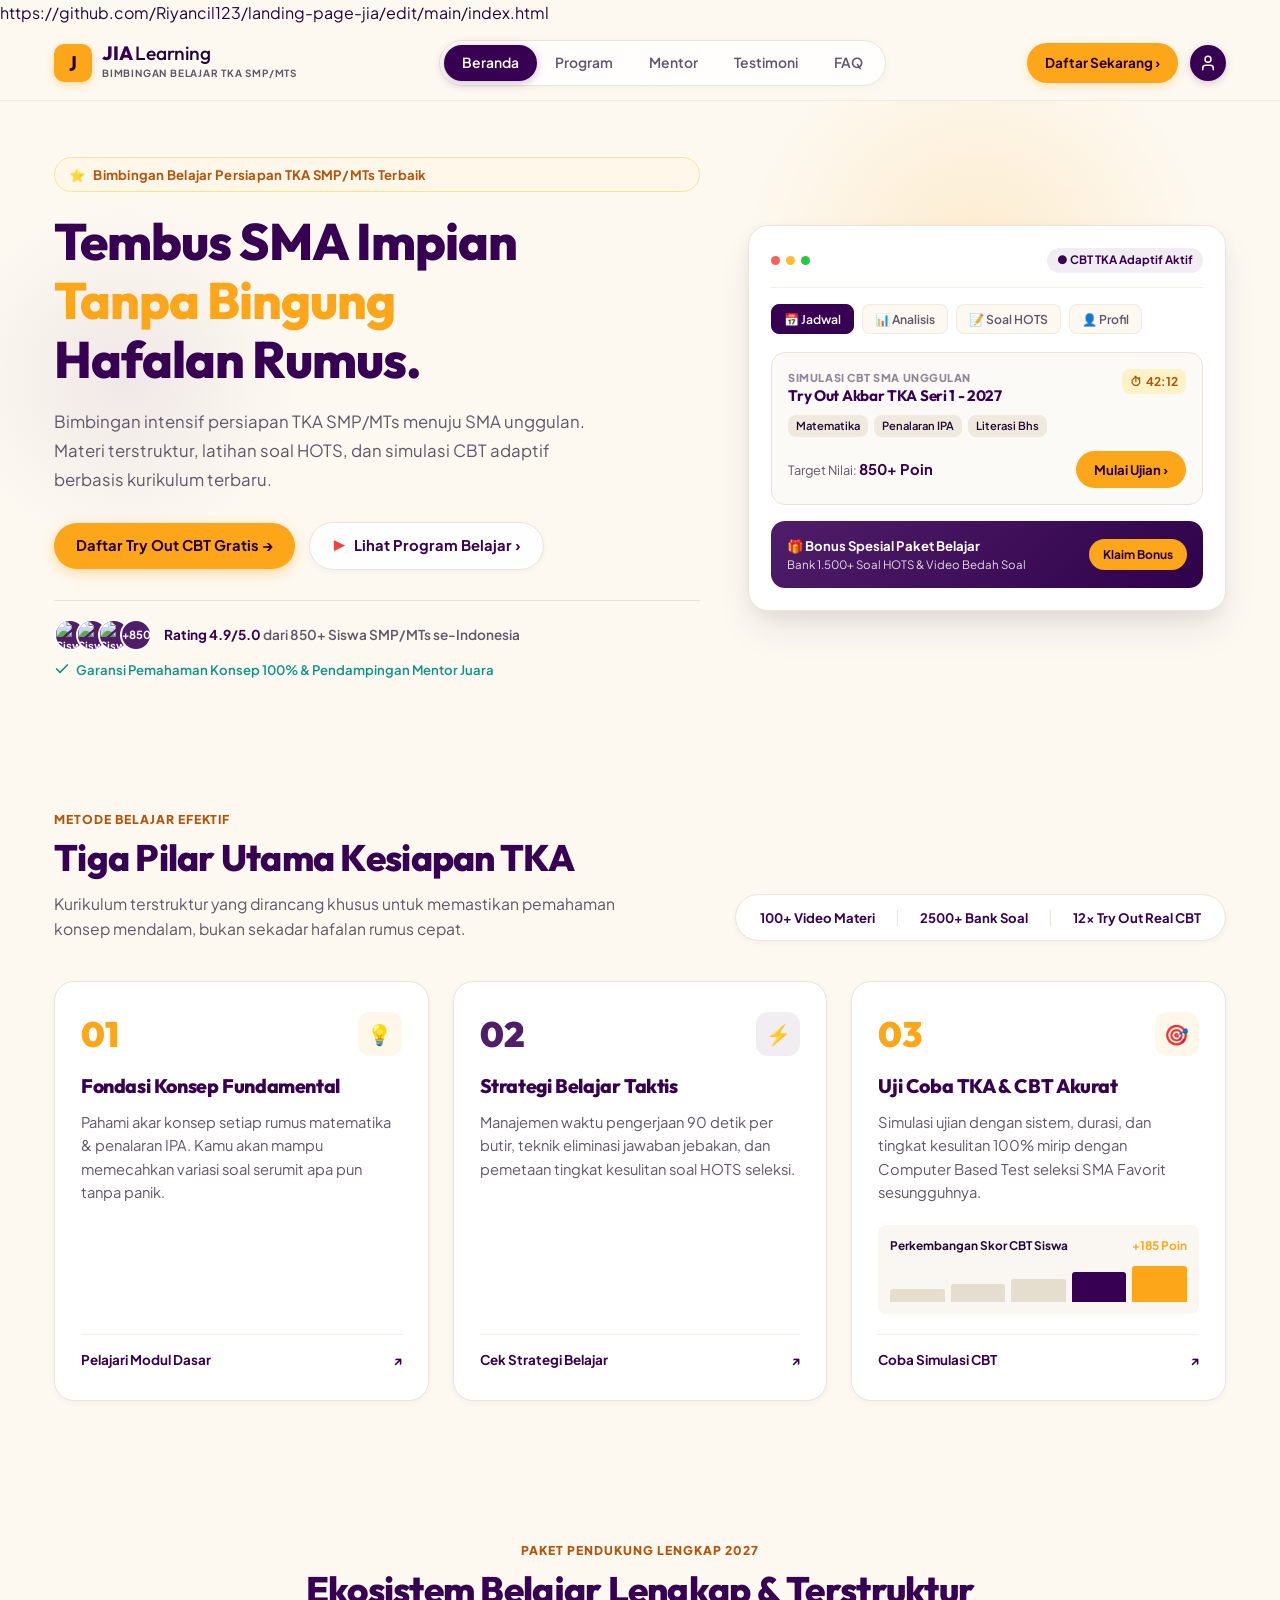
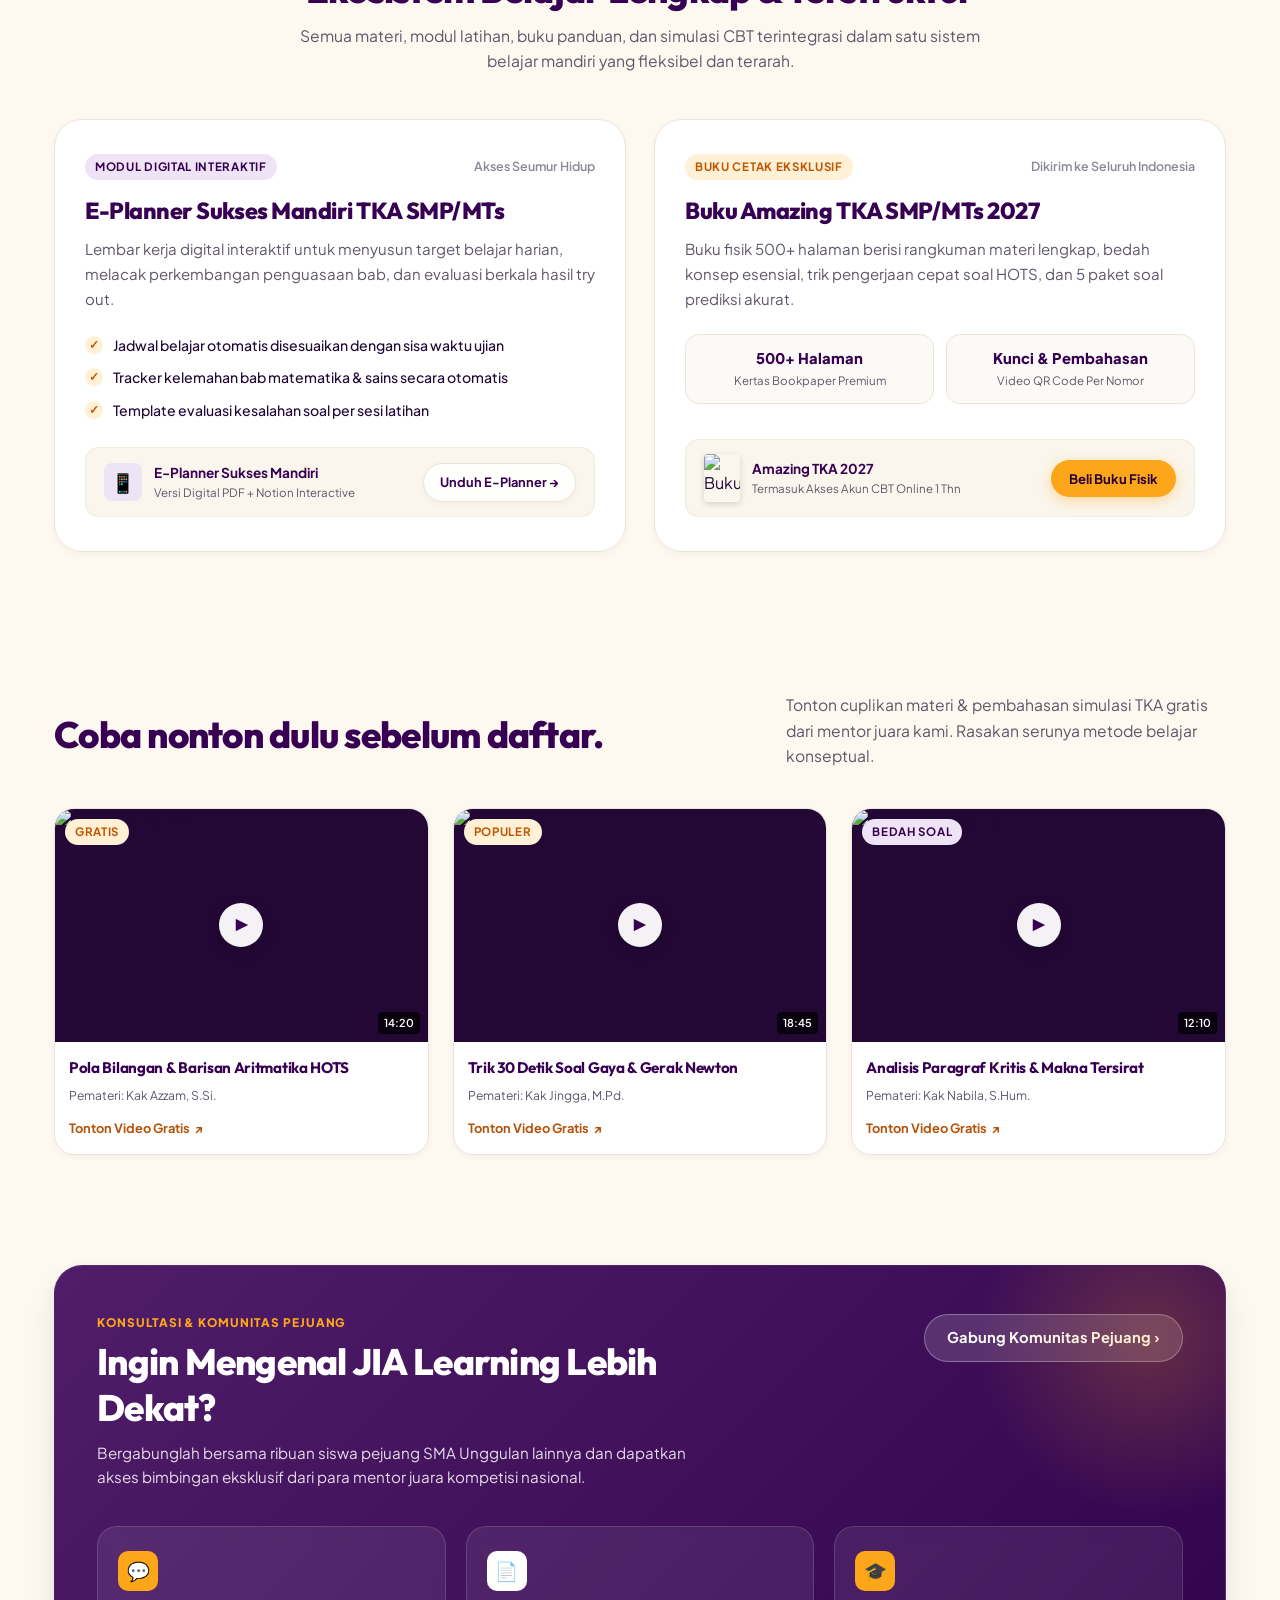
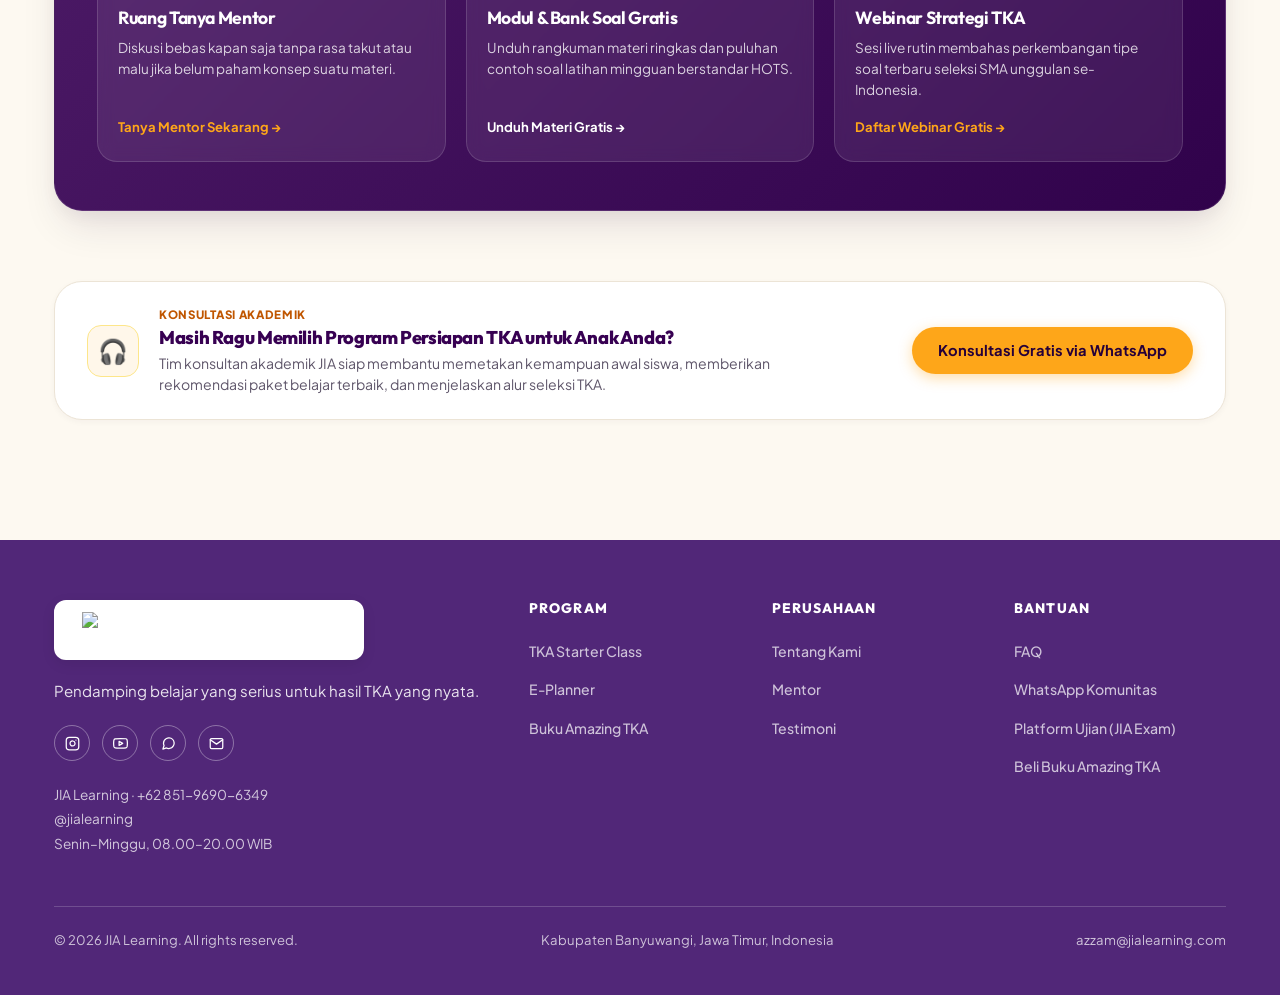
==== commit 9f52a82b: "Update index.html" ====
--- a/index.html
+++ b/index.html
@@ -7,7 +7,7 @@
   <meta name="description" content="Bimbingan intensif persiapan TKA SMP/MTs menuju SMA unggulan. Materi terstruktur, latihan soal HOTS, dan simulasi CBT adaptif berbasis kurikulum terbaru.">
  <link rel="stylesheet" href="style.css">
 </head>
-<body>
+<body>https://github.com/Riyancil123/landing-page-jia/edit/main/index.html
 
   <!-- Site Header -->
   <header class="site-header">
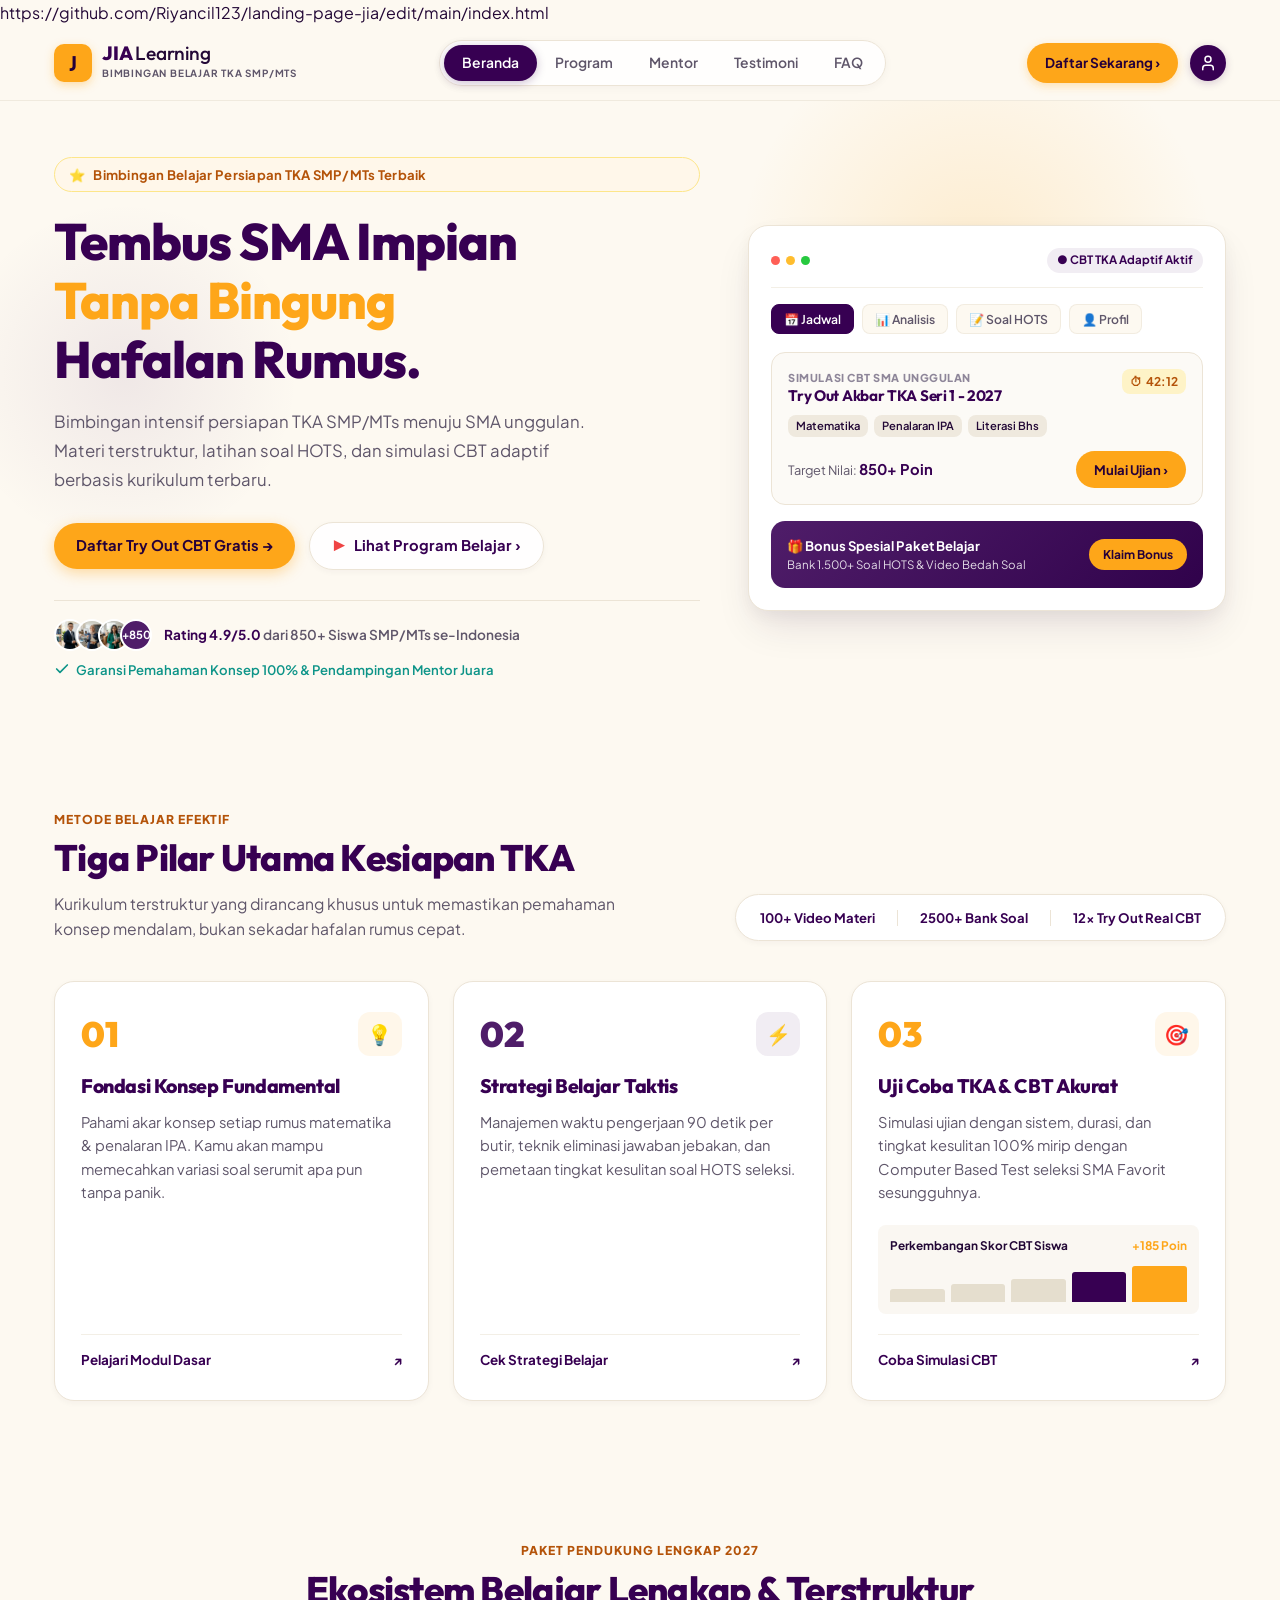
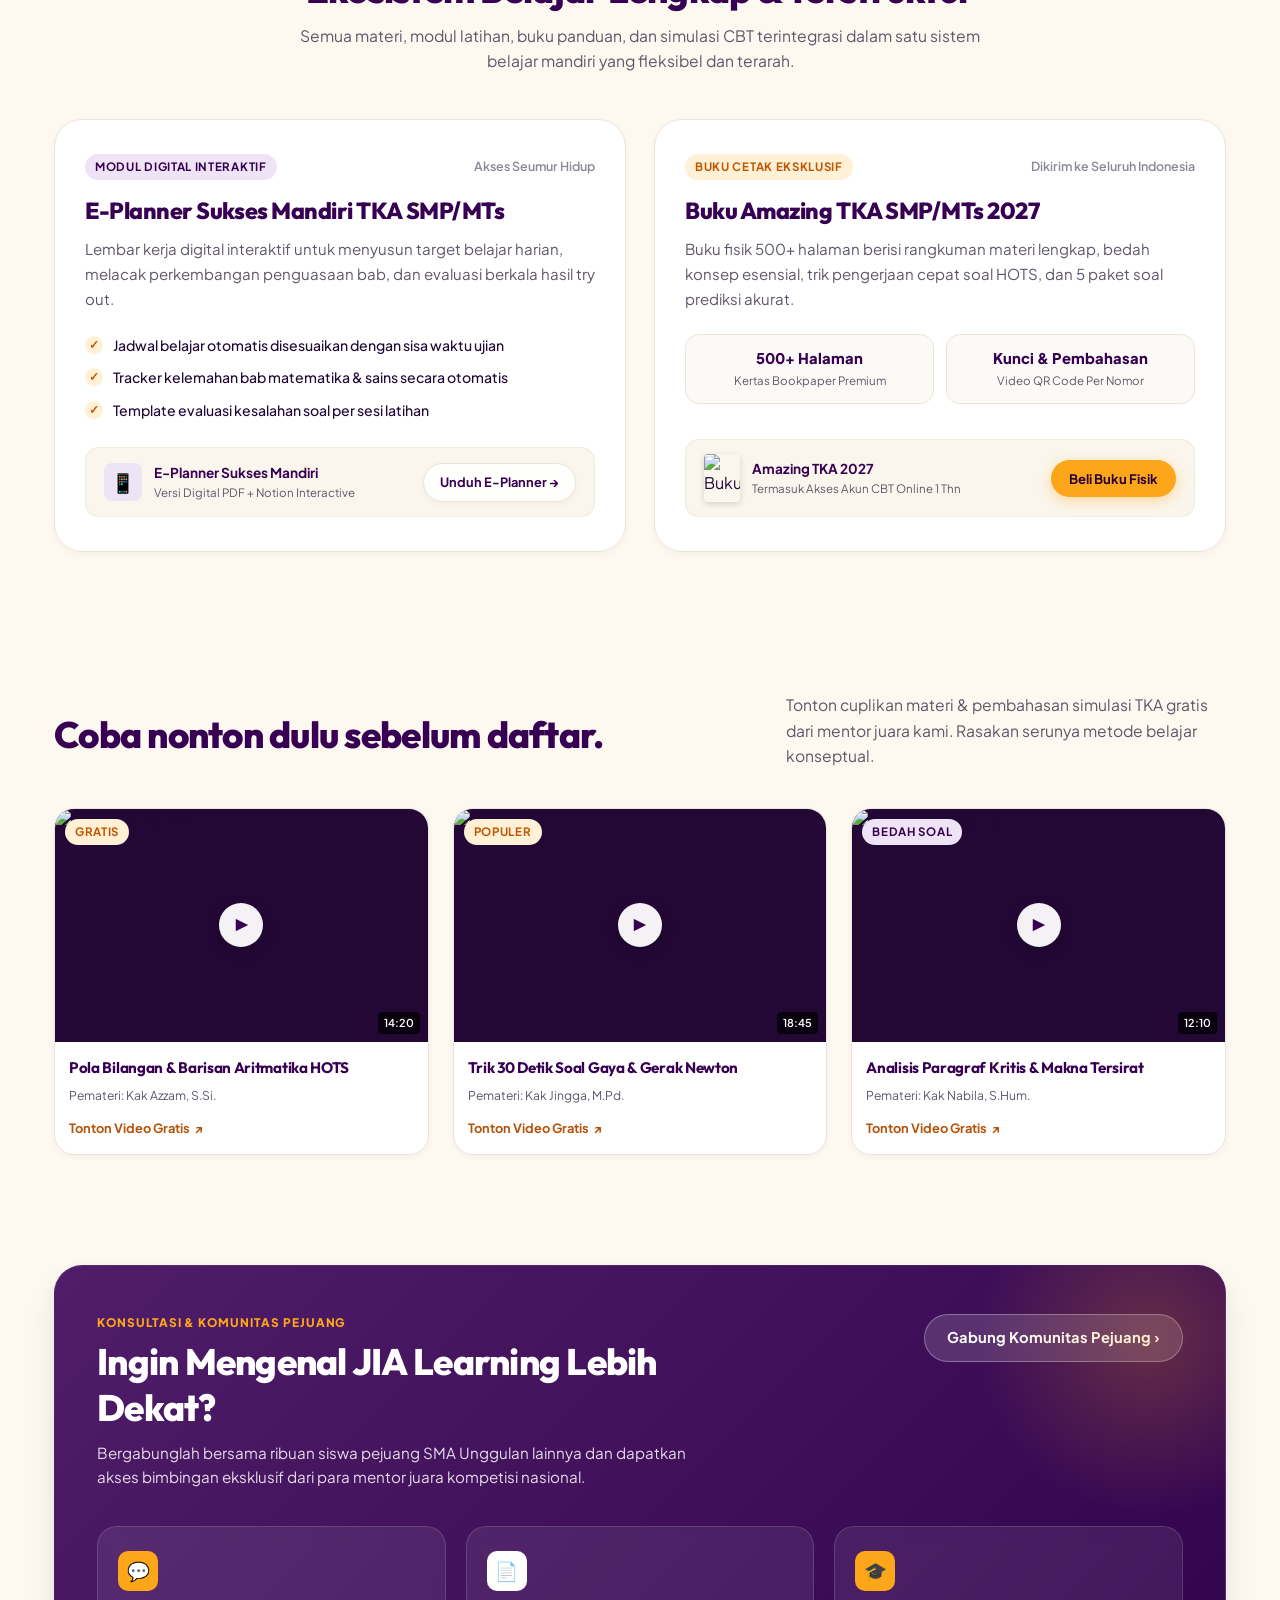
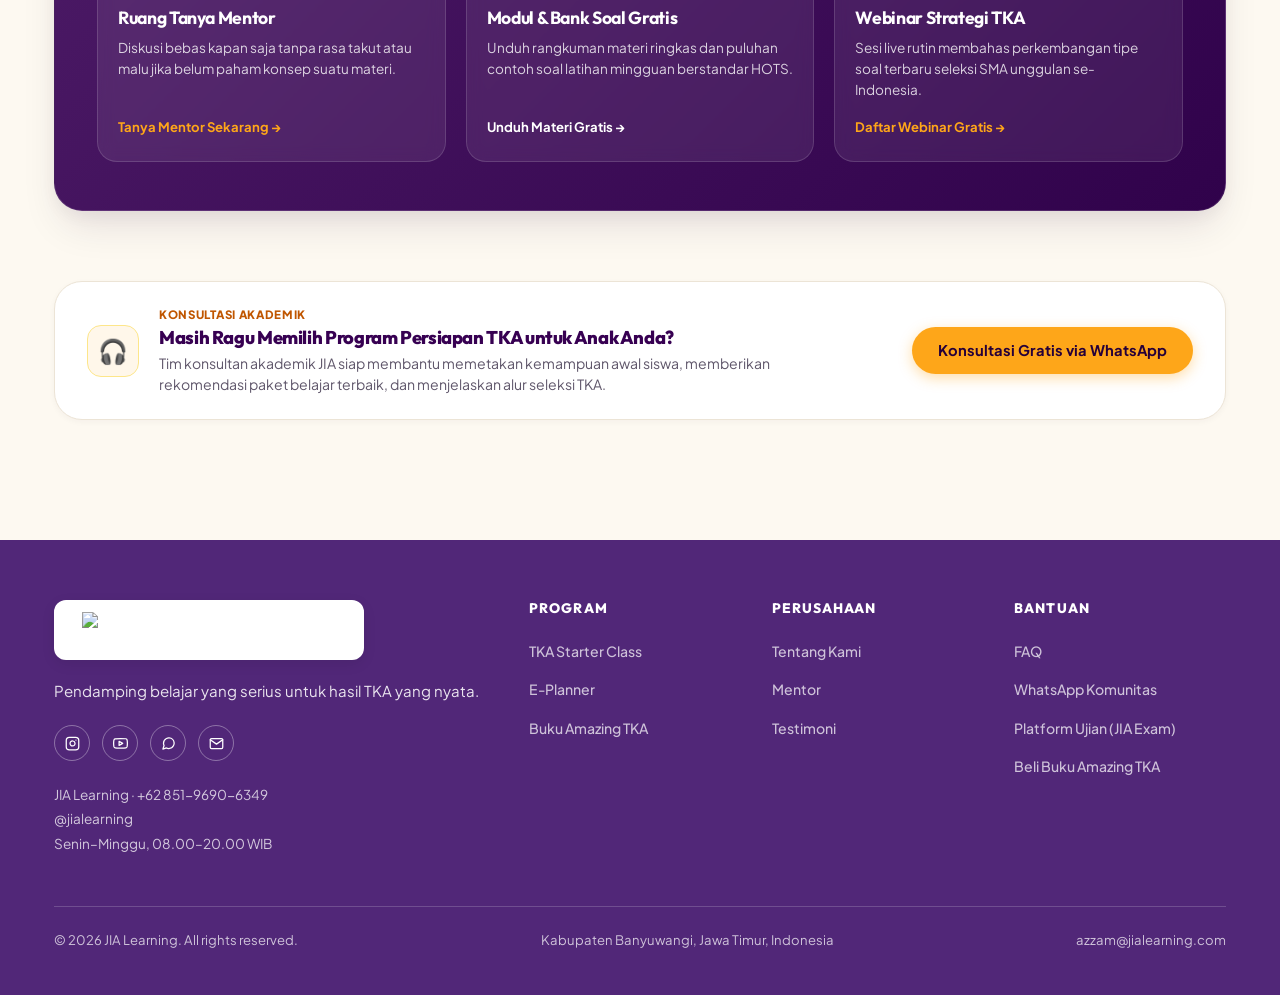
==== commit 49b38d34: "Update index.html" ====
--- a/index.html
+++ b/index.html
@@ -89,9 +89,9 @@
         <div class="hero-trust-proof">
           <div class="proof-row">
             <div class="avatar-stack">
-              <img src="assets/images/mentor_azzam.jpg" alt="Siswa JIA 1">
-              <img src="assets/images/mentor_jingga.jpg" alt="Siswa JIA 2">
-              <img src="assets/images/mentor_nabila.jpg" alt="Siswa JIA 3">
+            <img src="mentor_azzam.jpg" alt="Siswa JIA 1">
+            <img src="mentor_jingga.jpg" alt="Siswa JIA 2">
+            <img src="mentor_nabila.jpg" alt="Siswa JIA 3">
               <div class="stack-avatar">+850</div>
             </div>
             <div class="proof-text">
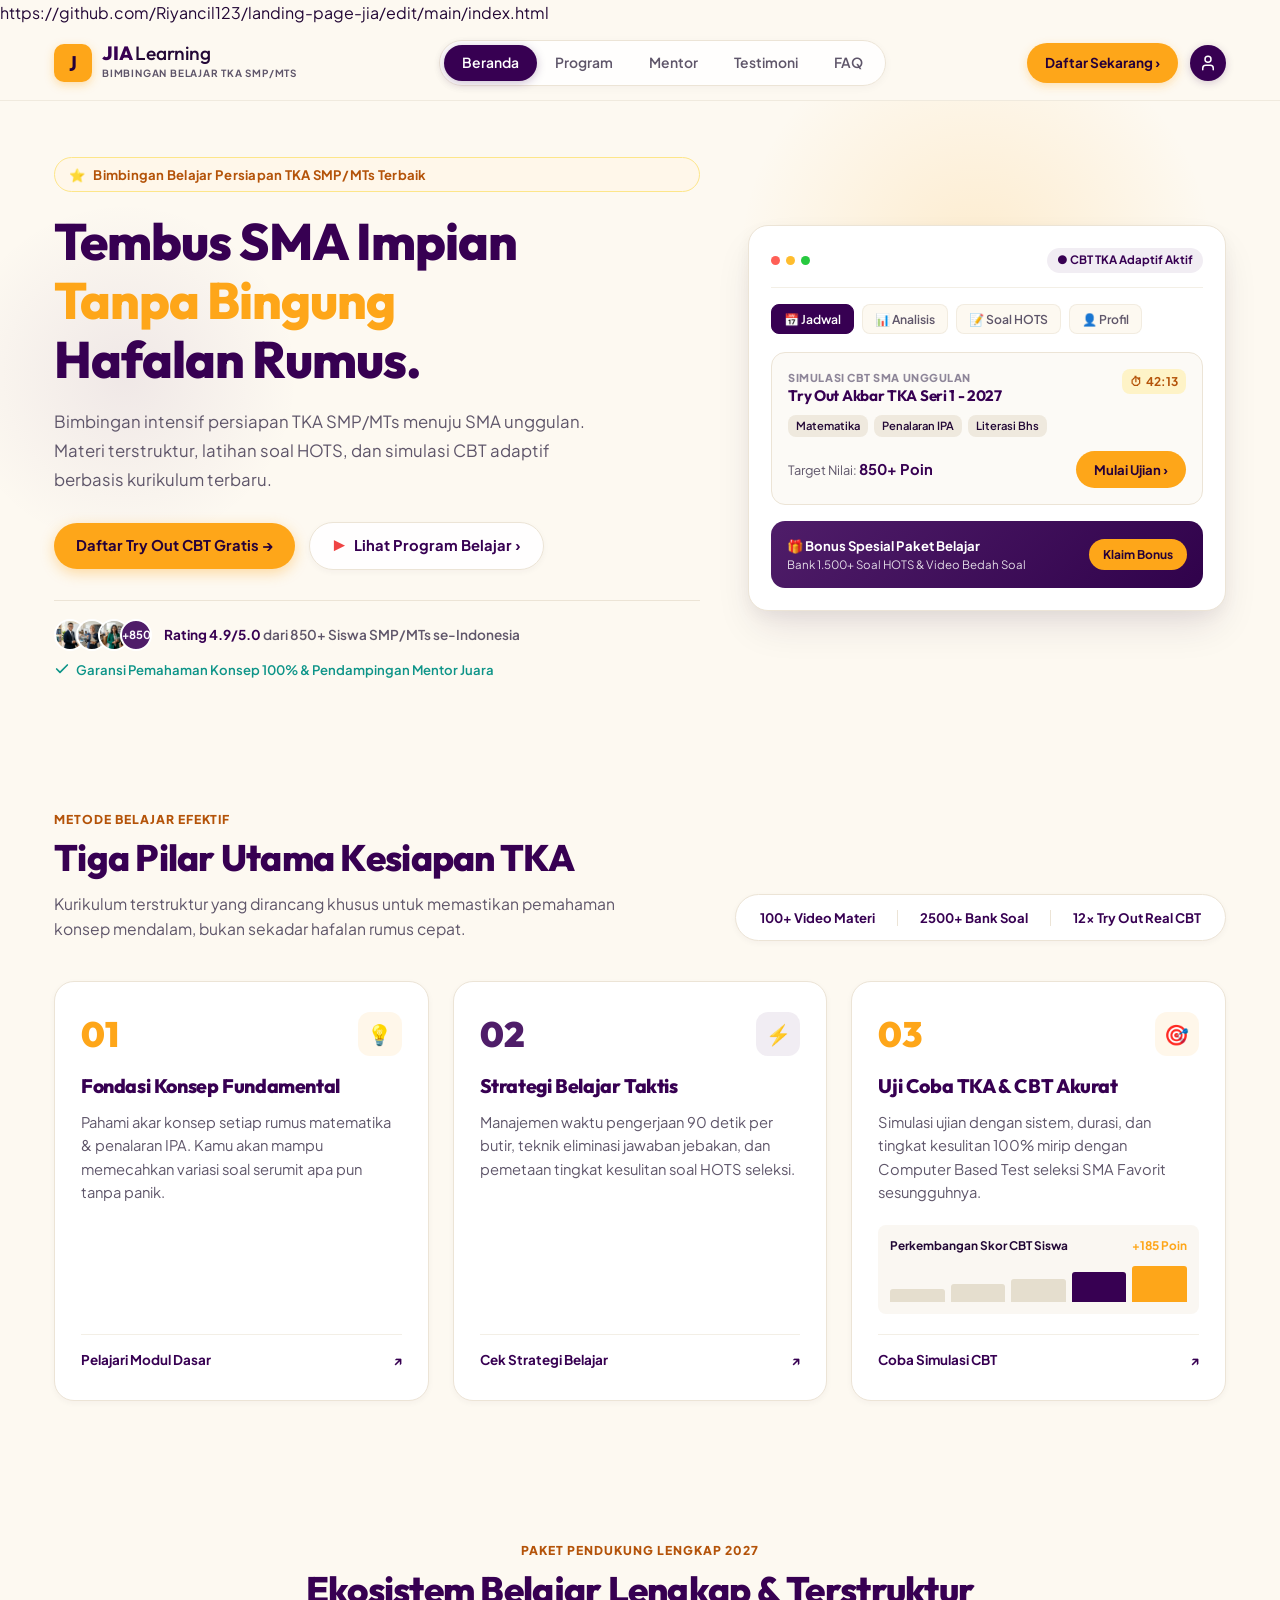
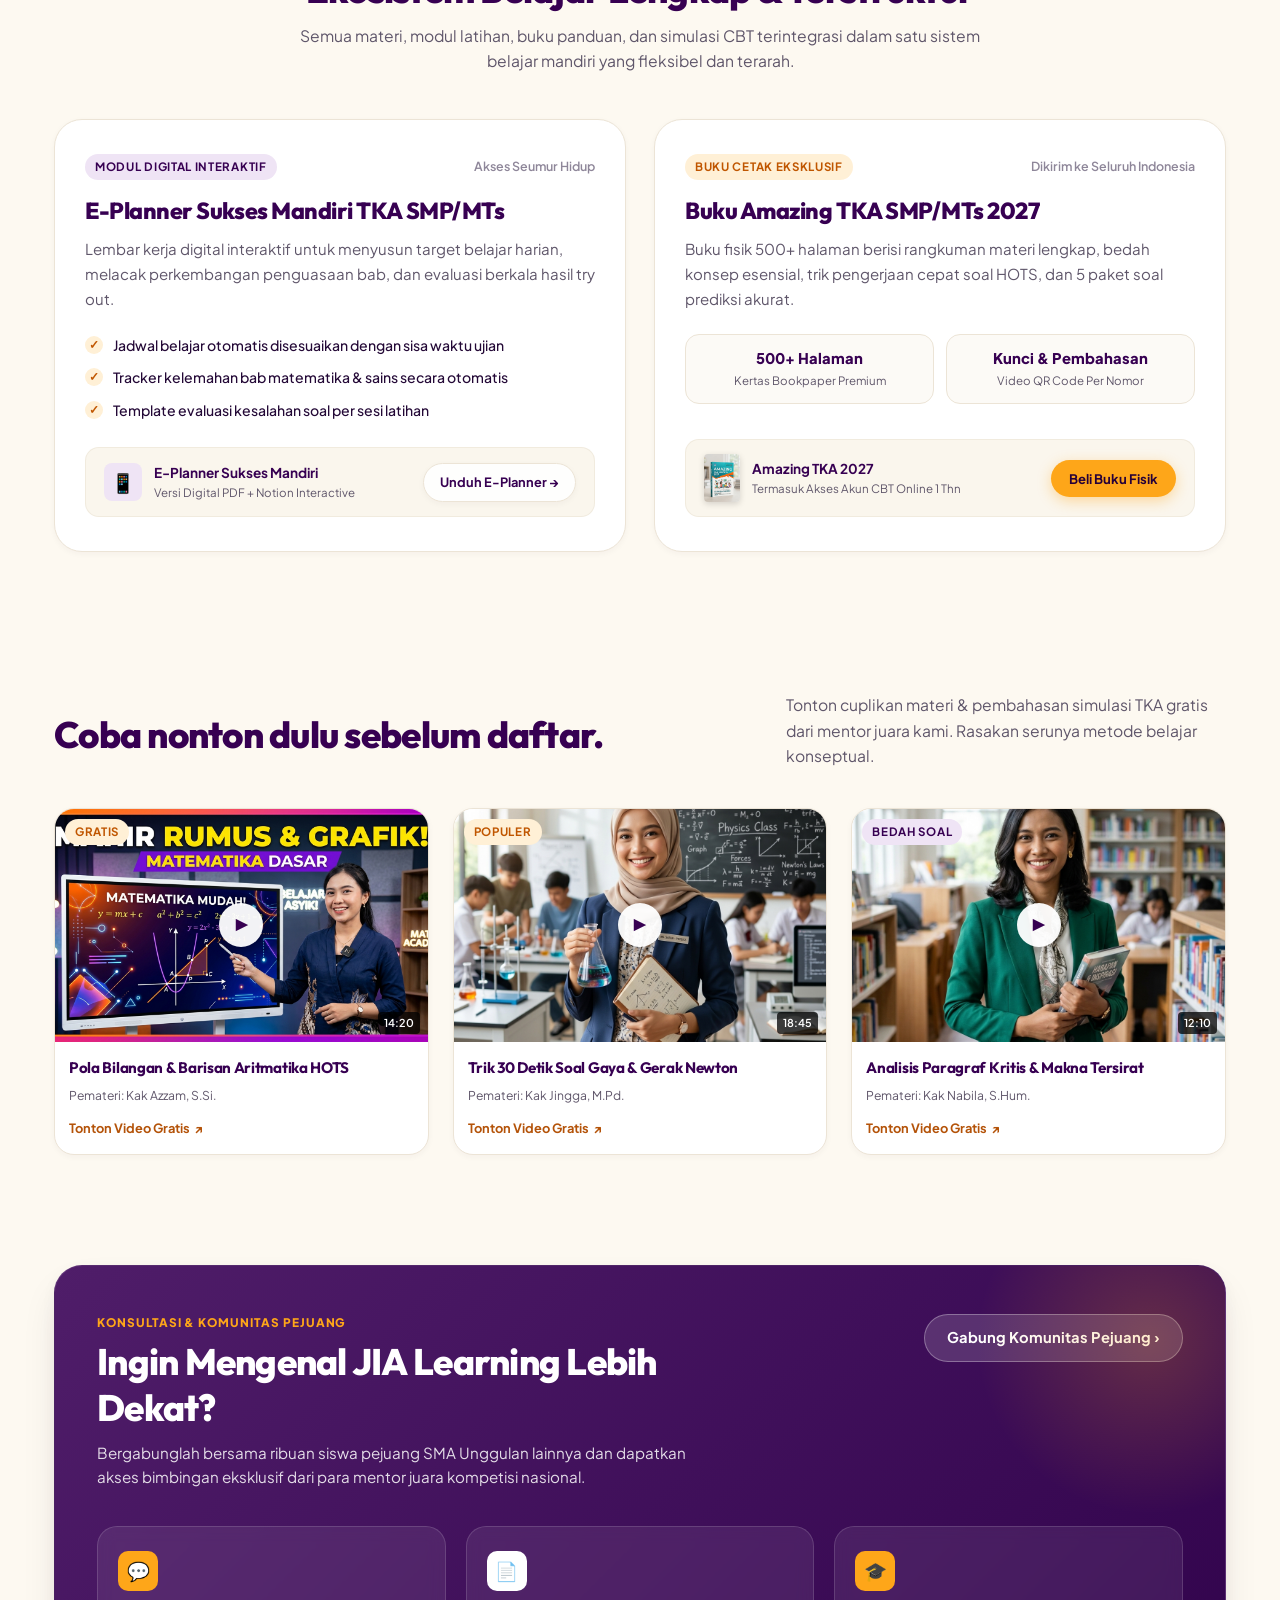
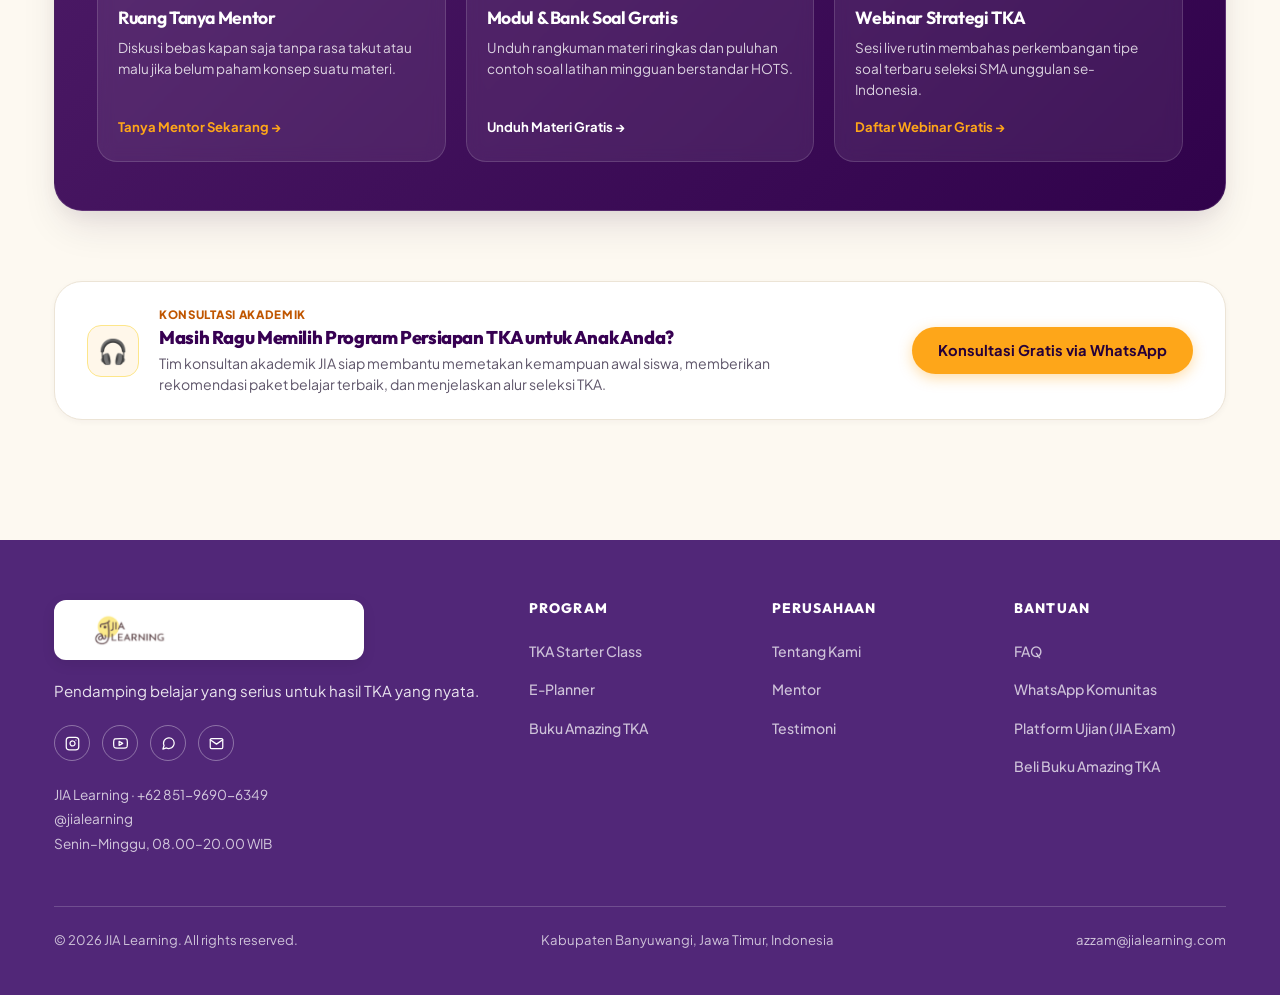
==== commit d3cc873c: "Update index.html" ====
--- a/index.html
+++ b/index.html
@@ -336,7 +336,7 @@
 
           <div class="ekosistem-card-footer">
             <div class="footer-item-info">
-              <img src="assets/images/book_amazing_tka.jpg" alt="Buku Amazing TKA" class="footer-thumb">
+              <img src="book_amazing_tka.jpg" alt="Buku Amazing TKA" class="footer-thumb">
               <div>
                 <div class="footer-text-name">Amazing TKA 2027</div>
                 <div class="footer-text-meta">Termasuk Akses Akun CBT Online 1 Thn</div>
@@ -368,7 +368,7 @@
         <!-- Video 1 -->
         <div class="video-card">
           <div class="video-thumb-container">
-            <img src="assets/images/video_math_tka.jpg" alt="Matematika TKA" class="video-thumb-img">
+            <img src="video_math_tka.jpg" alt="Matematika TKA" class="video-thumb-img">
             <div class="video-play-btn">▶</div>
             <div class="video-badge-top">
               <span class="badge-pill-tag orange">GRATIS</span>
@@ -387,7 +387,7 @@
         <!-- Video 2 -->
         <div class="video-card">
           <div class="video-thumb-container">
-            <img src="assets/images/mentor_jingga.jpg" alt="Sains IPA" class="video-thumb-img">
+            <img src="mentor_jingga.jpg" alt="Sains IPA" class="video-thumb-img">
             <div class="video-play-btn">▶</div>
             <div class="video-badge-top">
               <span class="badge-pill-tag orange">POPULER</span>
@@ -406,7 +406,7 @@
         <!-- Video 3 -->
         <div class="video-card">
           <div class="video-thumb-container">
-            <img src="assets/images/mentor_nabila.jpg" alt="Bahasa Indonesia" class="video-thumb-img">
+            <img src="mentor_nabila.jpg" alt="Bahasa Indonesia" class="video-thumb-img">
             <div class="video-play-btn">▶</div>
             <div class="video-badge-top">
               <span class="badge-pill-tag purple">BEDAH SOAL</span>
@@ -503,7 +503,7 @@
         <!-- Brand Col -->
         <div class="footer-brand-col">
           <div class="footer-logo-card">
-            <img src="assets/images/jia_logo.png" alt="JIA LEARNING">
+            <img src="jia_logo.png" alt="JIA LEARNING">
           </div>
           <p class="footer-tagline">
             Pendamping belajar yang serius untuk hasil TKA yang nyata.
@@ -591,7 +591,7 @@
         <button class="modal-close-btn" id="modalClose">&times;</button>
       </div>
       <div class="video-player-container">
-        <img src="assets/images/video_math_tka.jpg" alt="Video Player Preview" style="width: 100%; height: 100%; object-fit: cover; opacity: 0.9;">
+        <img src="video_math_tka.jpg" alt="Video Player Preview" style="width: 100%; height: 100%; object-fit: cover; opacity: 0.9;">
         <div style="position: absolute; text-align: center; color: #FFFFFF;">
           <div style="width: 60px; height: 60px; border-radius: 50%; background: #FEA619; color: #230836; display: flex; align-items: center; justify-content: center; font-size: 1.6rem; margin: 0 auto 10px; box-shadow: 0 4px 18px rgba(254, 166, 25, 0.5);">
             ▶
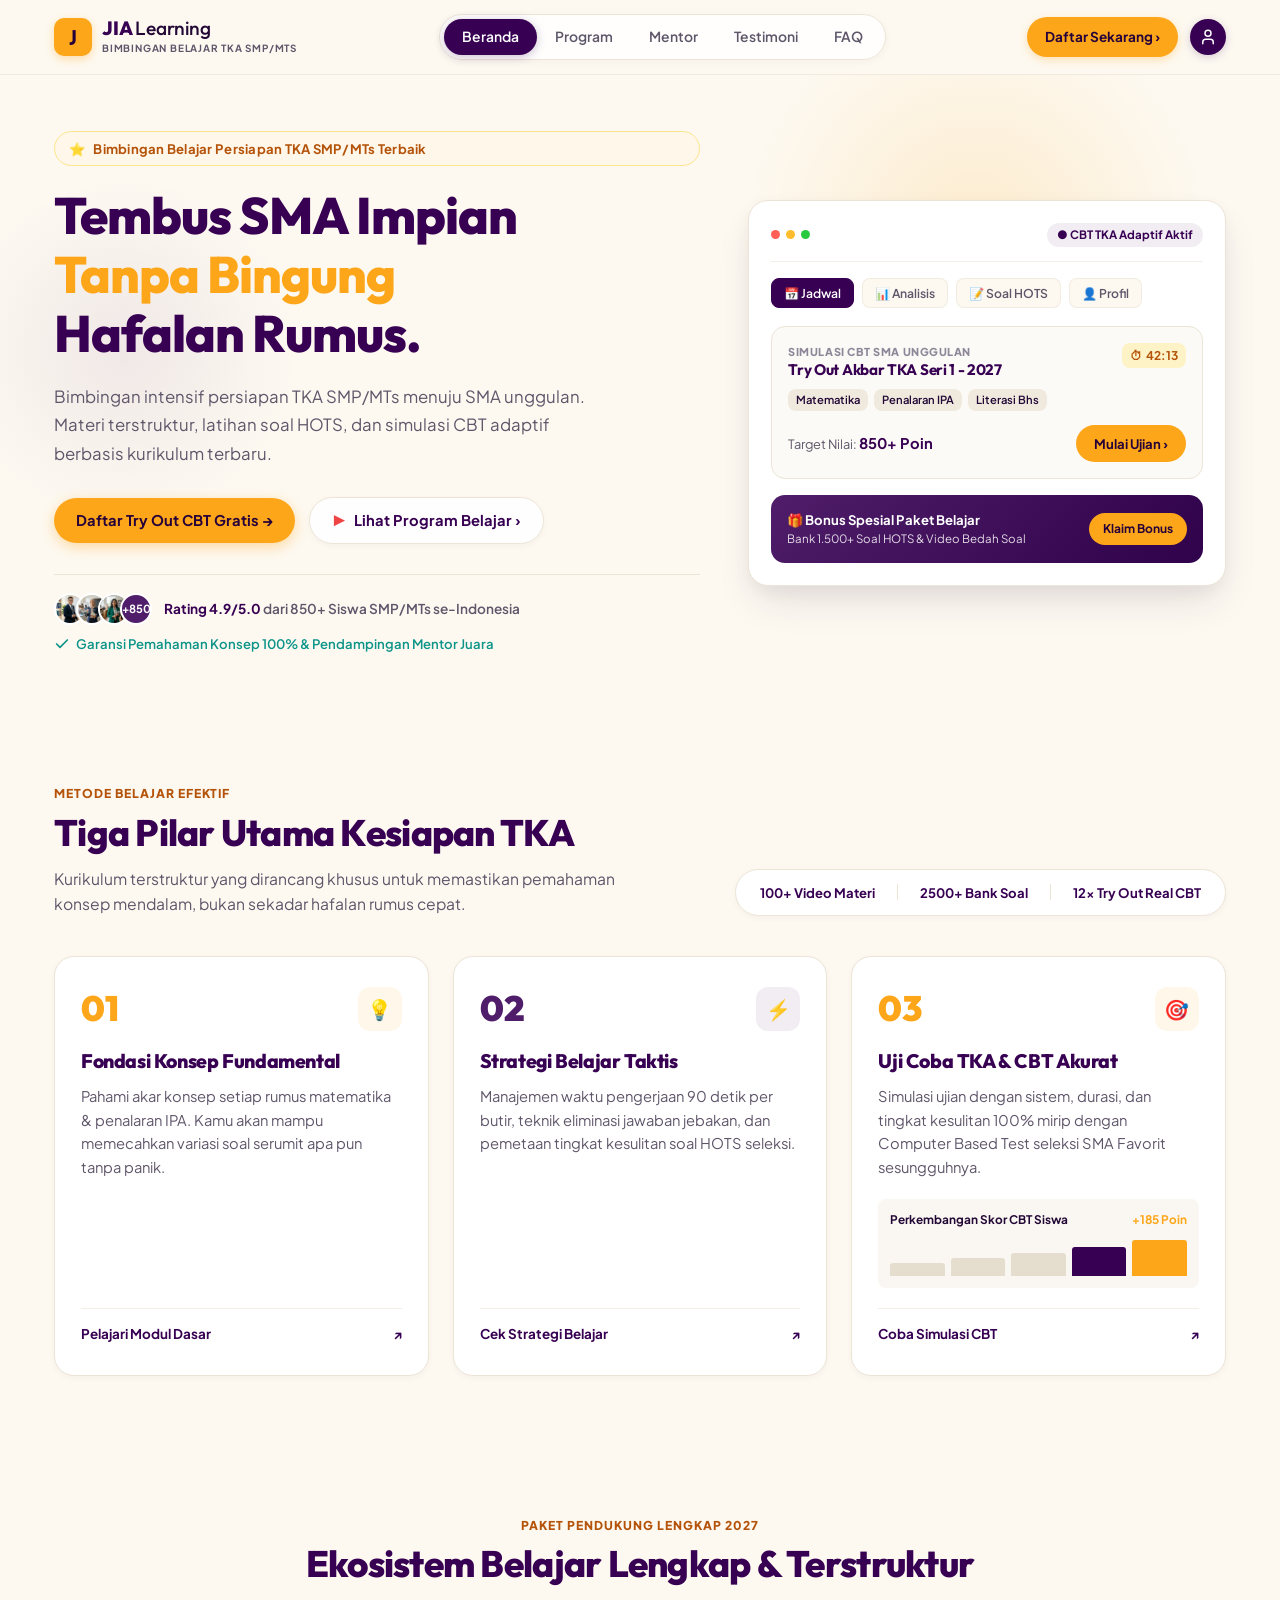
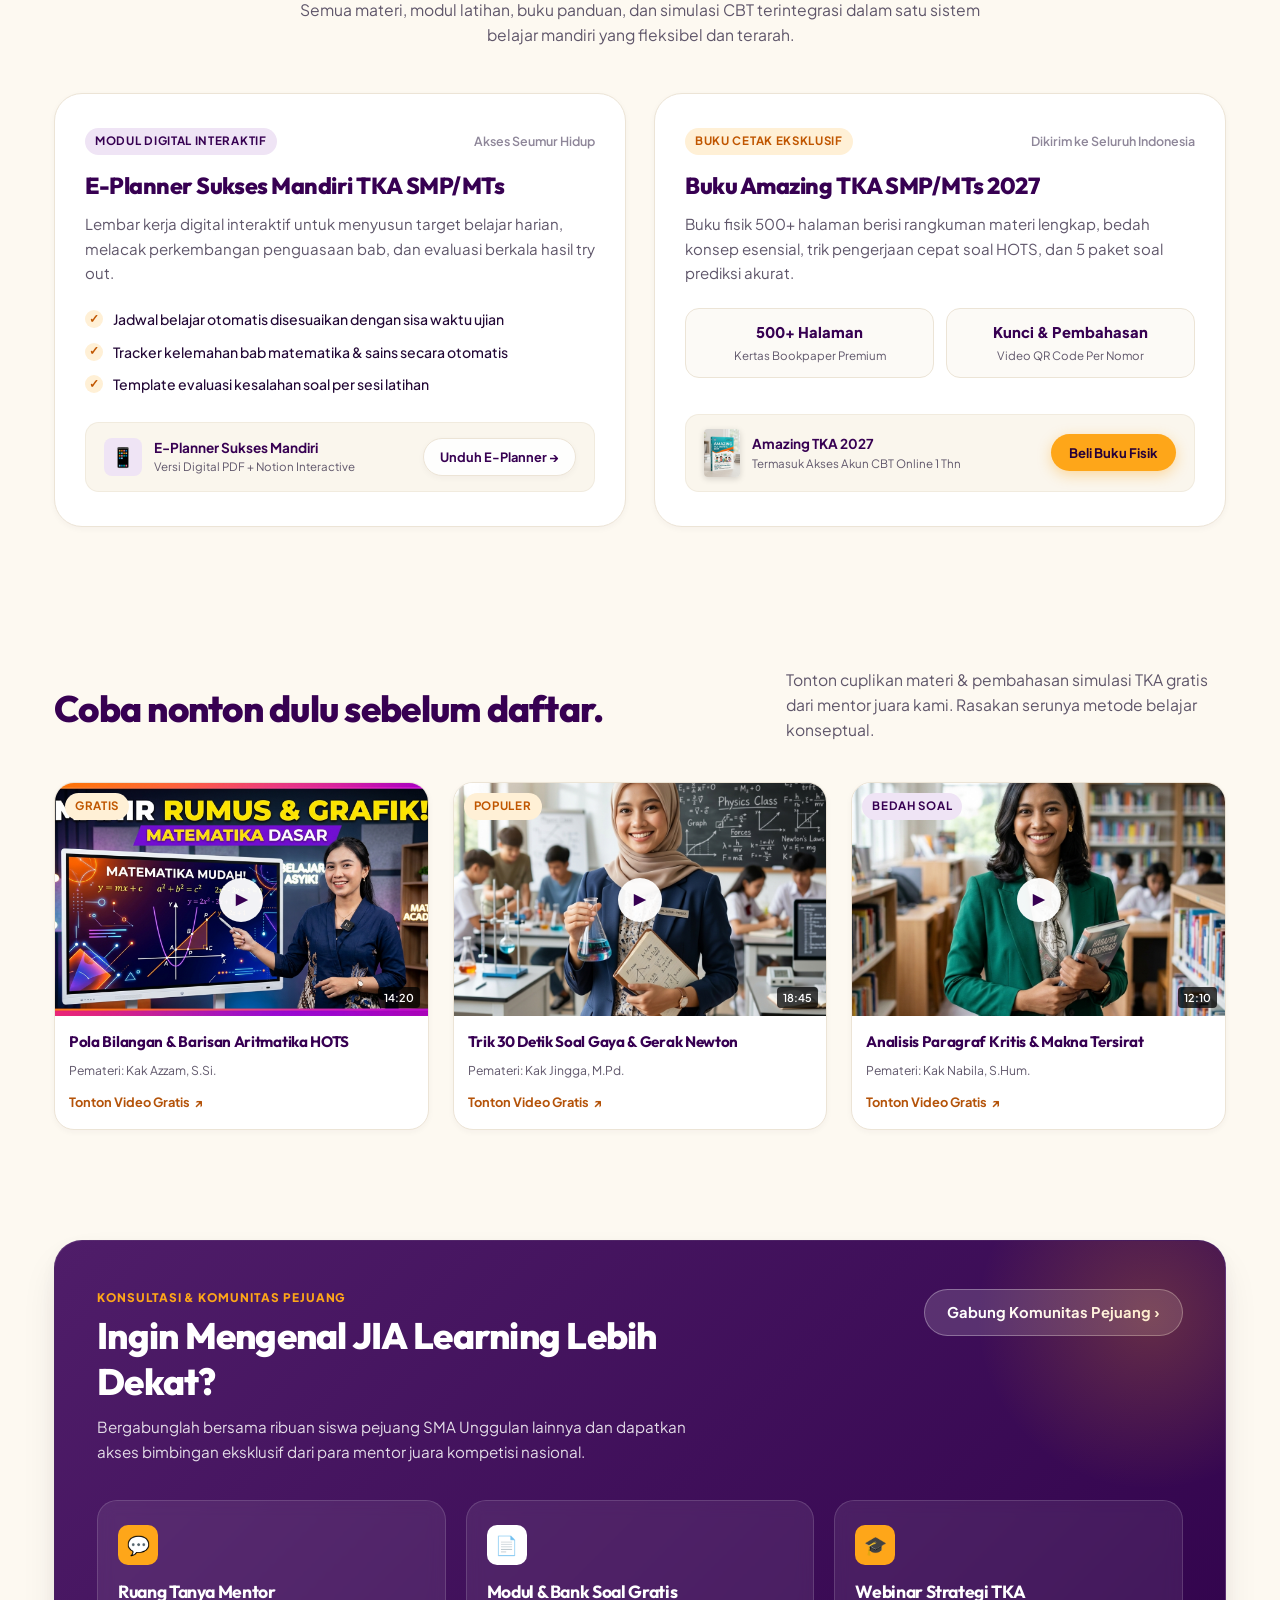
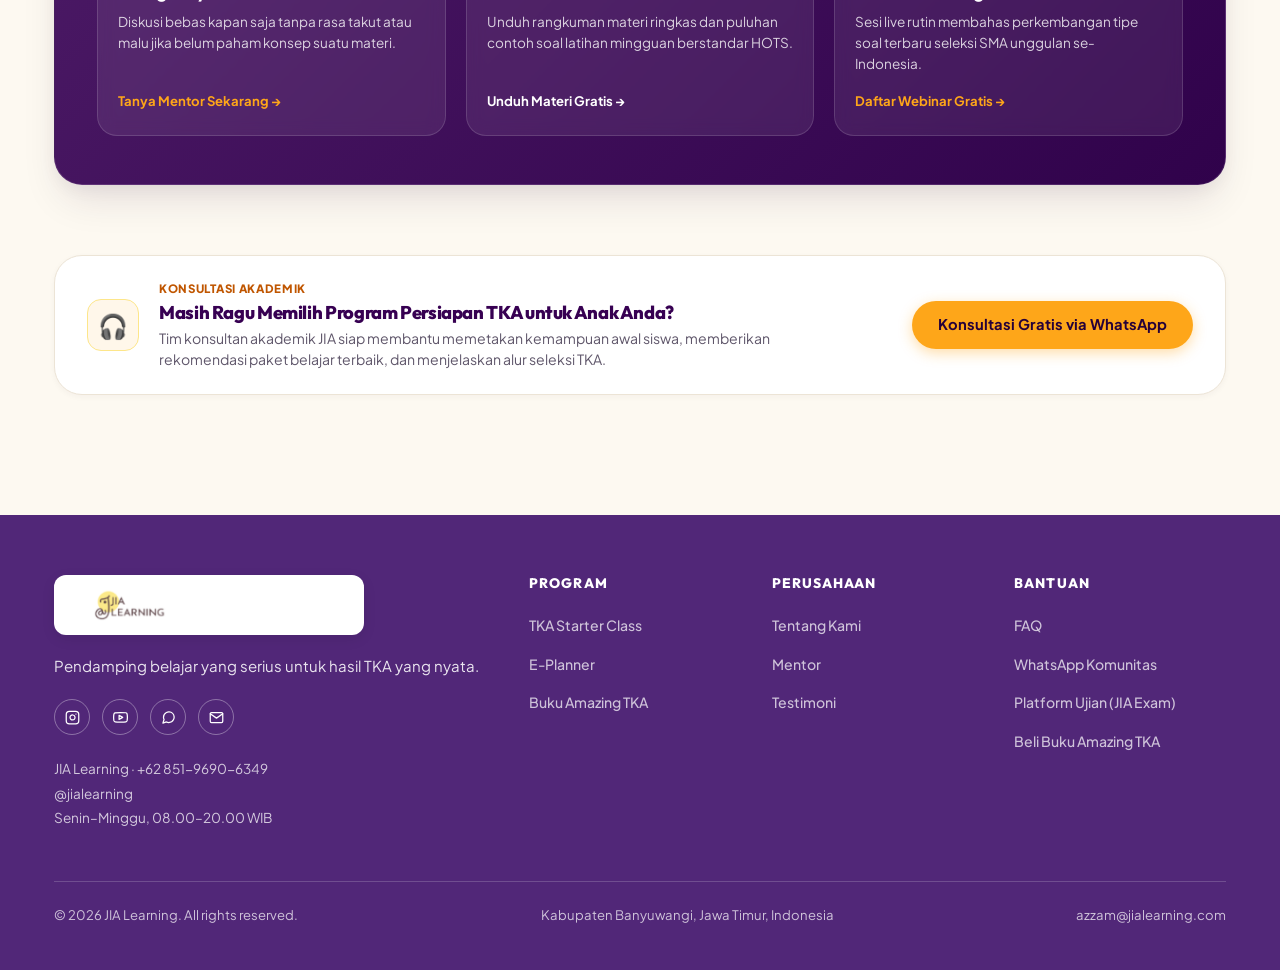
==== commit b831b965: "Update index.html" ====
--- a/index.html
+++ b/index.html
@@ -5,9 +5,9 @@
   <meta name="viewport" content="width=device-width, initial-scale=1.0">
   <title>JIA Learning - Tembus SMA Impian Tanpa Bingung Hafalan Rumus</title>
   <meta name="description" content="Bimbingan intensif persiapan TKA SMP/MTs menuju SMA unggulan. Materi terstruktur, latihan soal HOTS, dan simulasi CBT adaptif berbasis kurikulum terbaru.">
- <link rel="stylesheet" href="style.css">
+  <link rel="stylesheet" href="style.css">
 </head>
-<body>https://github.com/Riyancil123/landing-page-jia/edit/main/index.html
+<body>
 
   <!-- Site Header -->
   <header class="site-header">
@@ -89,9 +89,9 @@
         <div class="hero-trust-proof">
           <div class="proof-row">
             <div class="avatar-stack">
-            <img src="mentor_azzam.jpg" alt="Siswa JIA 1">
-            <img src="mentor_jingga.jpg" alt="Siswa JIA 2">
-            <img src="mentor_nabila.jpg" alt="Siswa JIA 3">
+              <img src="mentor_azzam.jpg" alt="Siswa JIA 1">
+              <img src="mentor_jingga.jpg" alt="Siswa JIA 2">
+              <img src="mentor_nabila.jpg" alt="Siswa JIA 3">
               <div class="stack-avatar">+850</div>
             </div>
             <div class="proof-text">
@@ -625,6 +625,7 @@
       </a>
     </div>
   </div>
-<script src="script.js"></script>
+  
+  <script src="script.js"></script>
 </body>
 </html>
